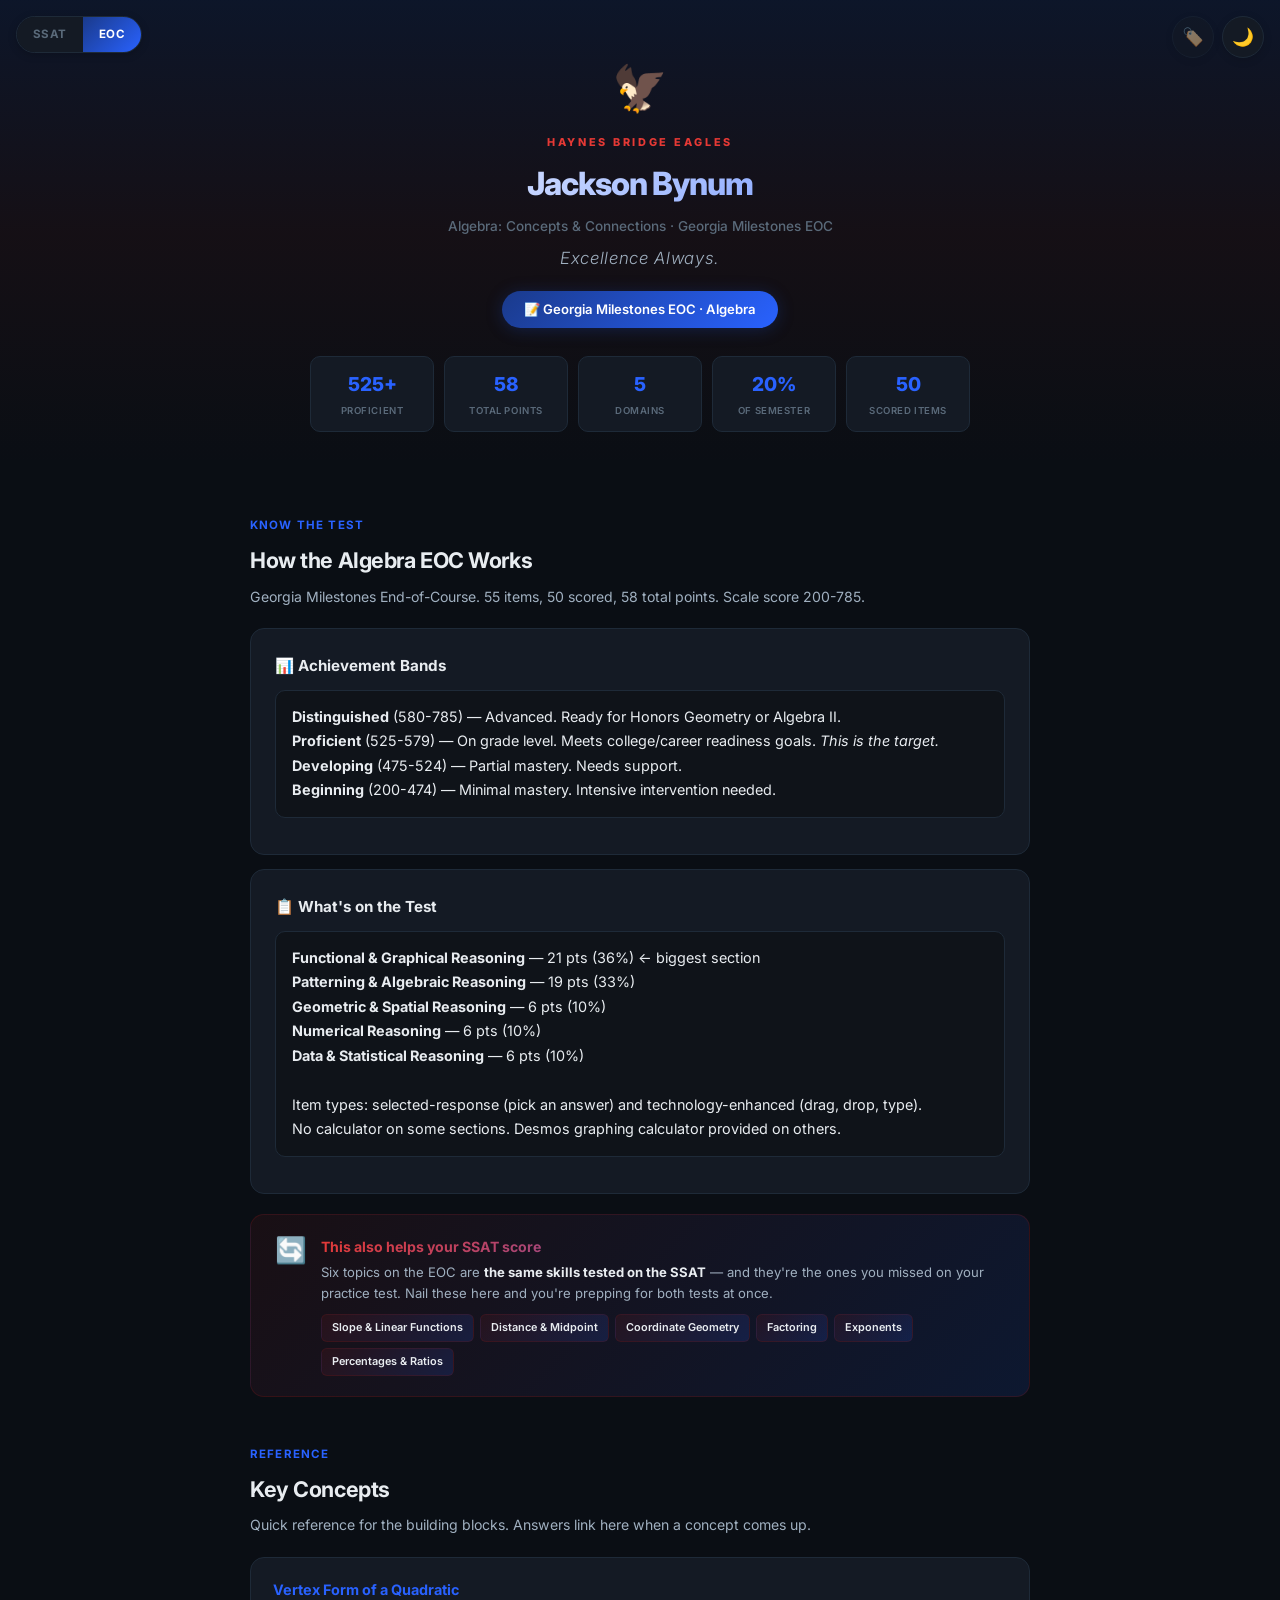
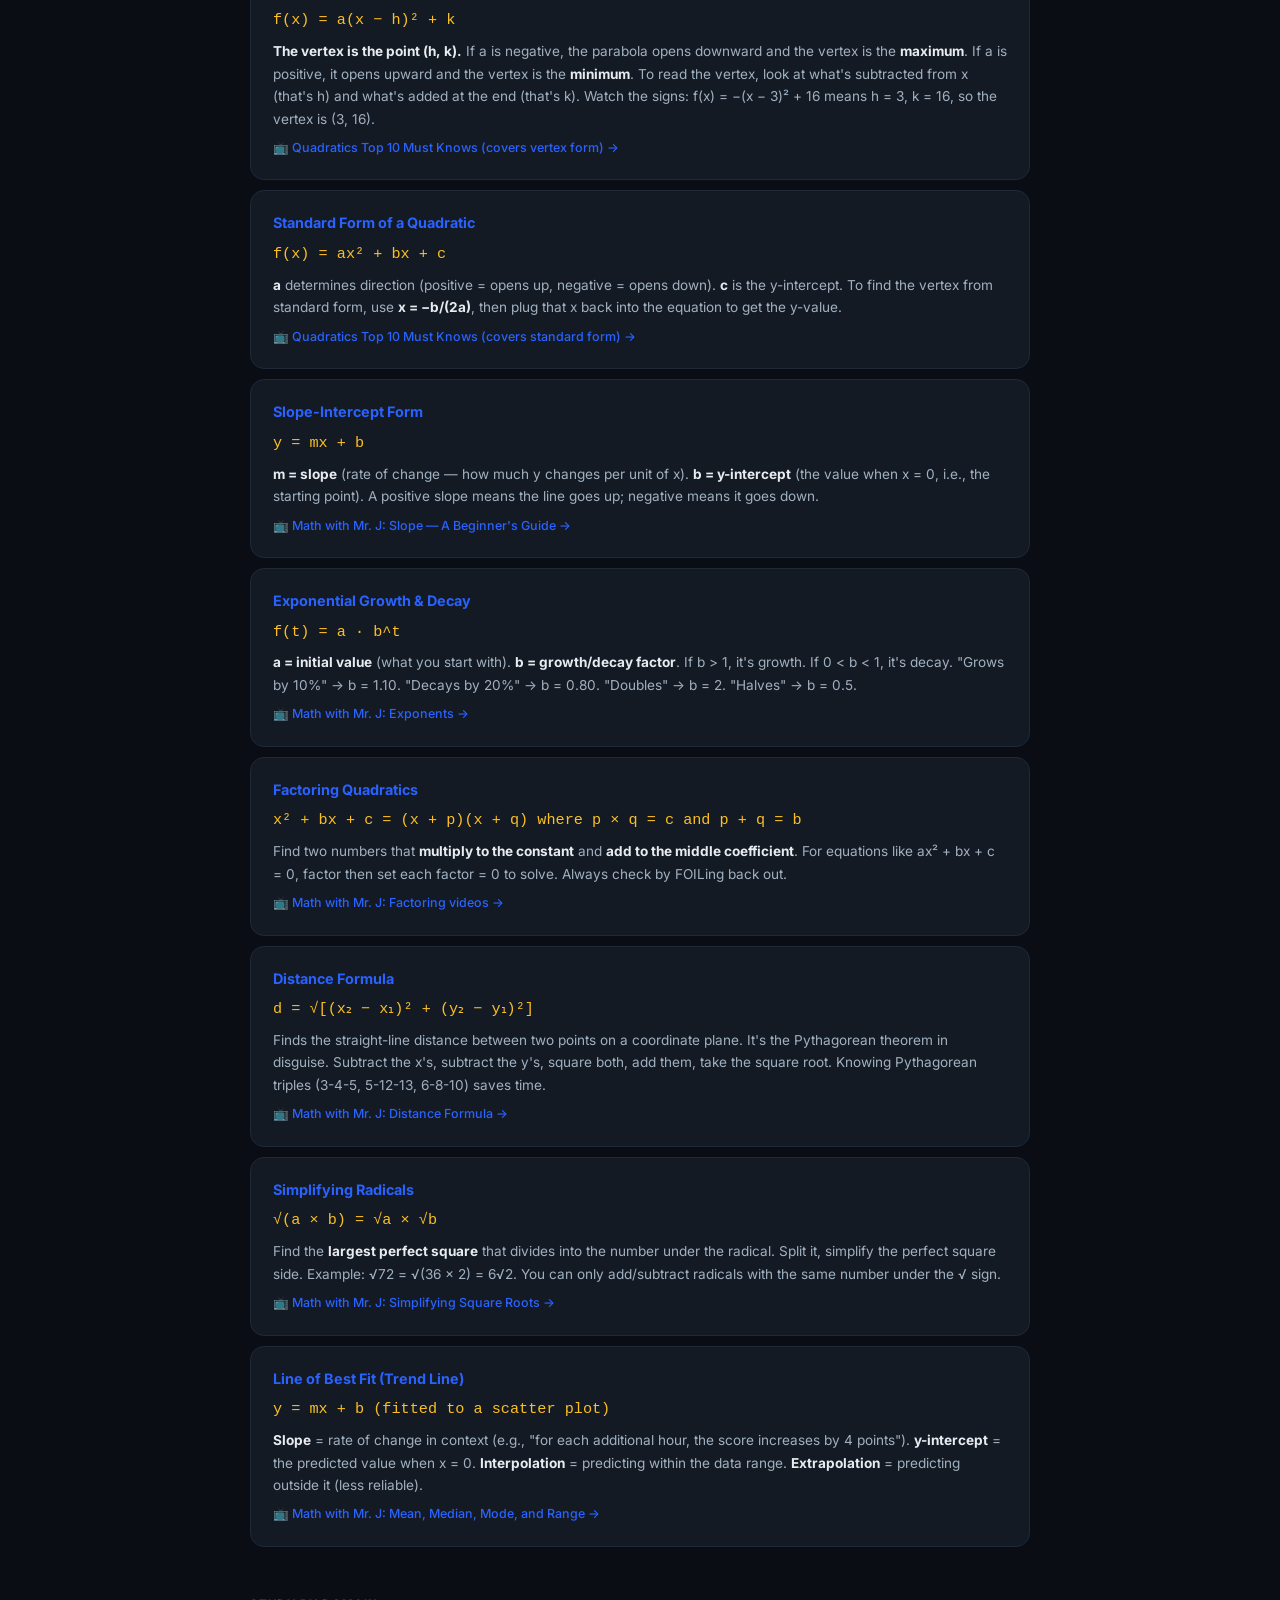
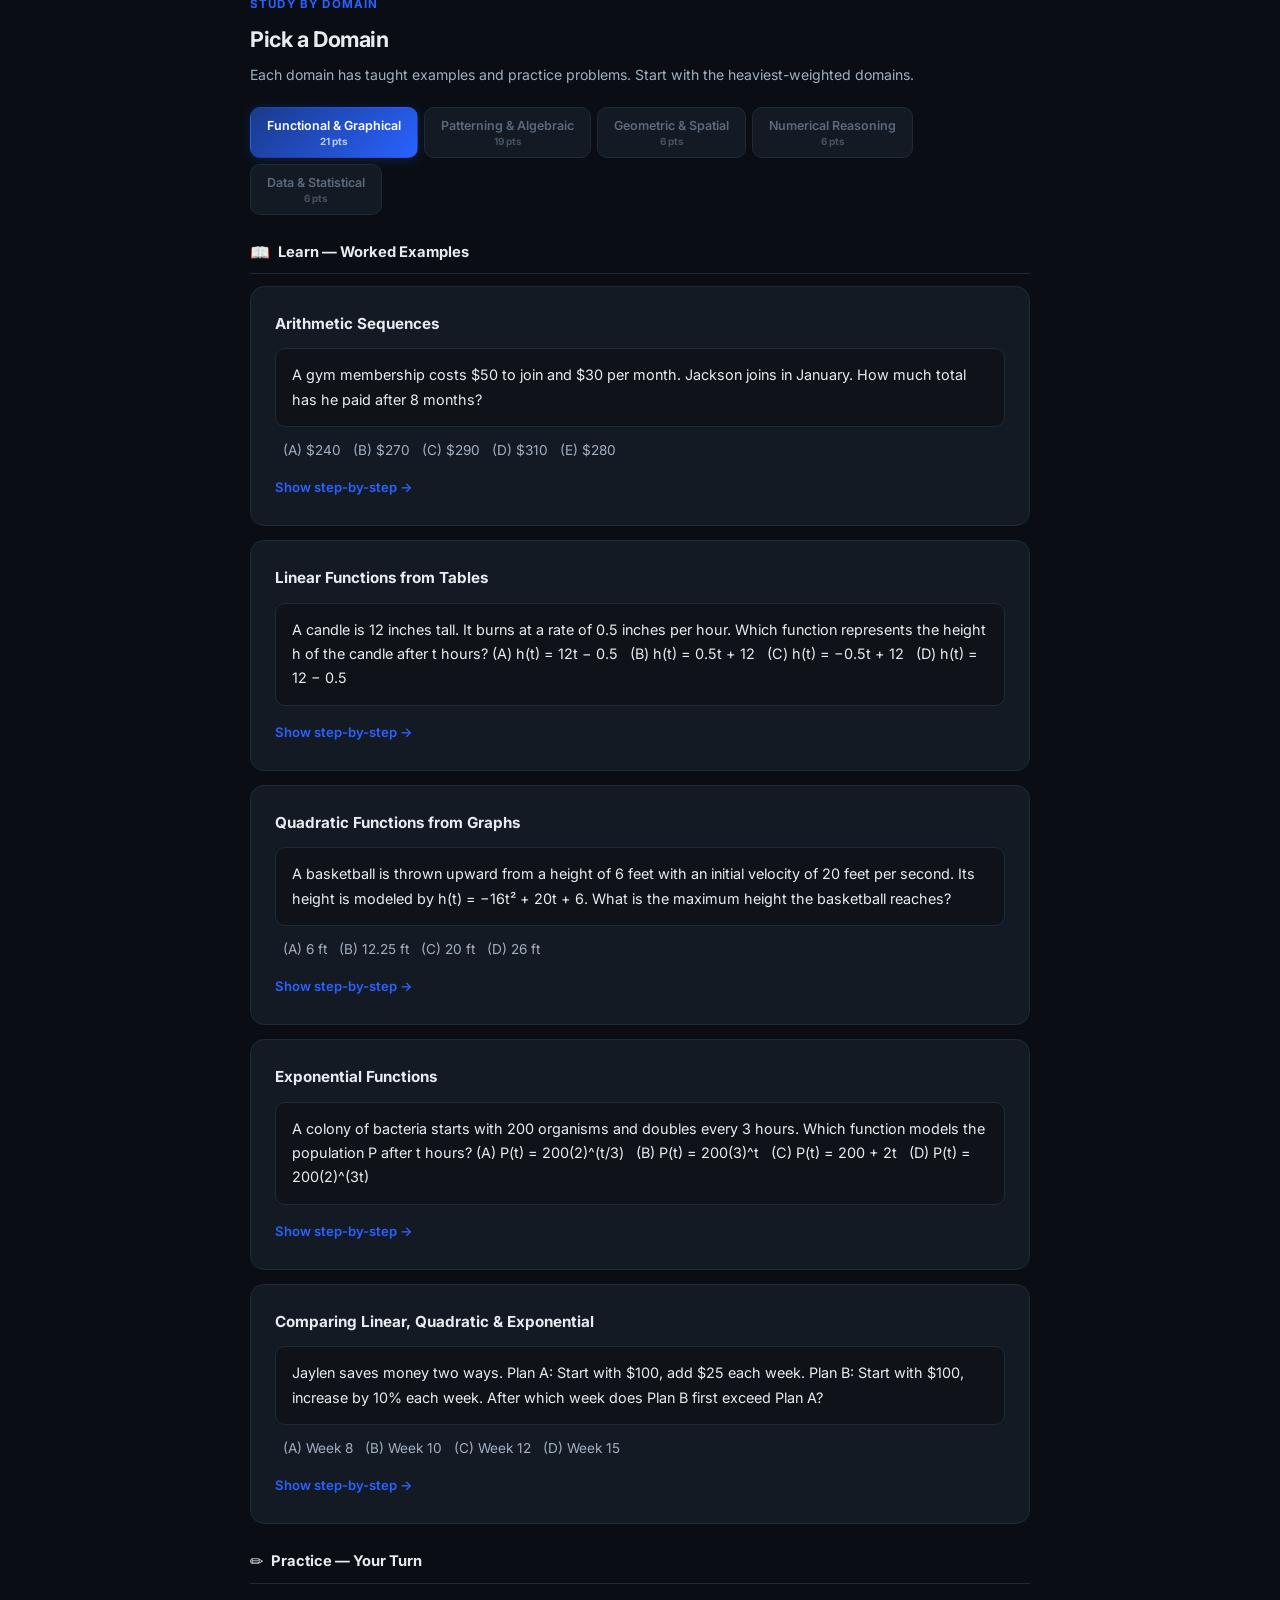
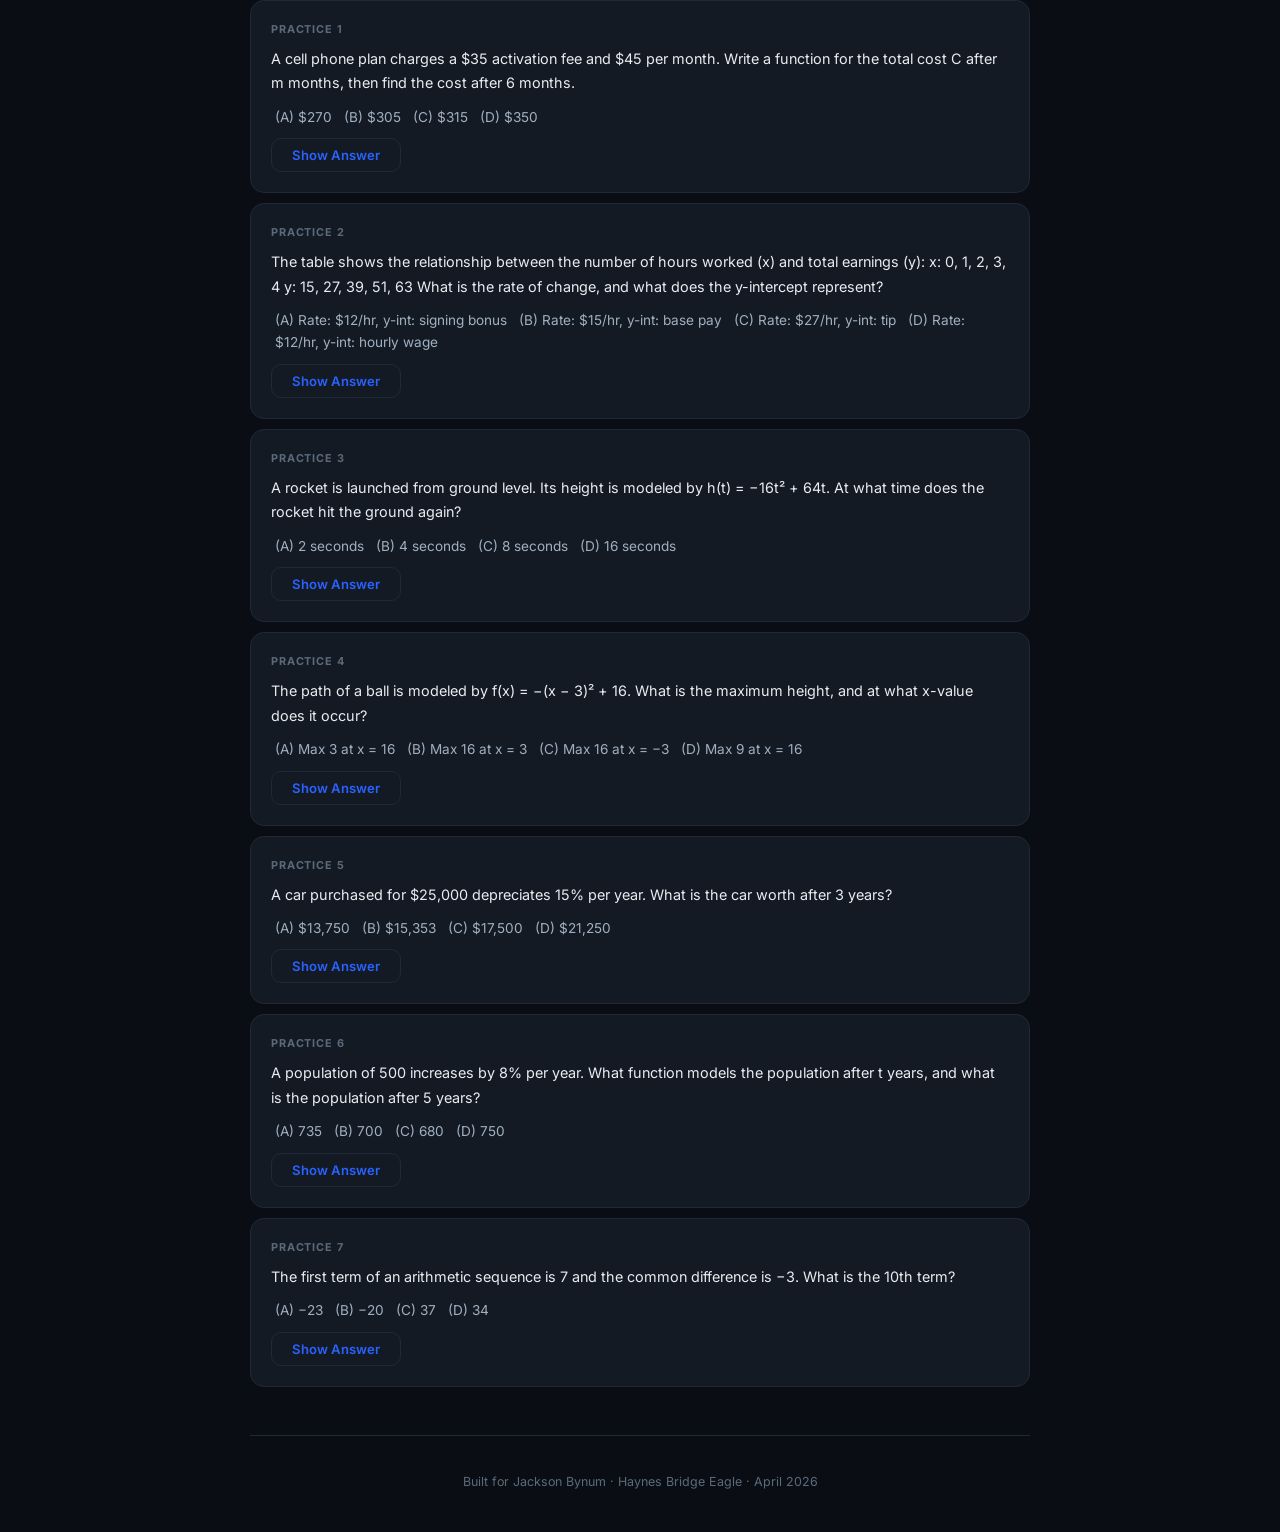
==== eoc.html @ 41d8c410 "Make overlap topic chips clickable links to concept cards EOC chips scroll to the matching concept c" ====
<!DOCTYPE html>
<html lang="en">
<head>
<meta charset="UTF-8">
<meta name="viewport" content="width=device-width, initial-scale=1.0">
<title>Jackson's EOC Prep — Algebra: Concepts &amp; Connections</title>
<link rel="preconnect" href="https://fonts.googleapis.com">
<link href="https://fonts.googleapis.com/css2?family=Inter:wght@400;500;600;700;800&display=swap" rel="stylesheet">
<style>
  :root {
    --bg: #0a0e14;
    --bg2: #0f1319;
    --card: #141a24;
    --card-hover: #1a2230;
    --accent: #1a3a8b;
    --accent-light: #2962ff;
    --accent-glow: rgba(41,98,255,0.12);
    --accent-grad: linear-gradient(135deg, #1a3a8b, #2962ff);
    --red: #c62828;
    --red-light: #e53935;
    --red-dim: rgba(198,40,40,0.12);
    --gold: #d4a843;
    --green: #34d399;
    --green-dim: rgba(52,211,153,0.12);
    --yellow: #fbbf24;
    --yellow-dim: rgba(251,191,36,0.12);
    --text: #e8ecf0;
    --text2: #a0b0c0;
    --text3: #5a6a7a;
    --border: #1e2a38;
    --border2: #2a3a4e;
    --radius: 14px;
    --radius-sm: 10px;
    --header-bg: linear-gradient(180deg, rgba(26,58,139,0.18) 0%, rgba(198,40,40,0.06) 50%, transparent 100%);
    --h1-grad: linear-gradient(135deg, #fff 20%, #2962ff);
    --btn-shadow: rgba(26,58,139,0.4);
    --btn-shadow-hover: rgba(41,98,255,0.5);
    --fc-back-bg: linear-gradient(135deg, #121825, #141a28);
    --qr-bg: linear-gradient(135deg, #0f1520, #141a24);
    --qr-border: #1e2838;
  }
  [data-theme="light"] {
    --bg: #f5f7fa;
    --bg2: #edf0f5;
    --card: #ffffff;
    --card-hover: #f8fafc;
    --accent: #1a3a8b;
    --accent-light: #2962ff;
    --accent-glow: rgba(41,98,255,0.06);
    --accent-grad: linear-gradient(135deg, #1a3a8b, #2255cc);
    --red: #c62828;
    --red-light: #e53935;
    --red-dim: rgba(198,40,40,0.08);
    --green: #059669;
    --green-dim: rgba(5,150,105,0.08);
    --yellow: #d97706;
    --yellow-dim: rgba(217,119,6,0.08);
    --text: #0f1a2a;
    --text2: #4a5a6a;
    --text3: #8a96a4;
    --border: #dde3ea;
    --border2: #c8d0da;
    --header-bg: linear-gradient(180deg, rgba(26,58,139,0.06) 0%, rgba(198,40,40,0.02) 50%, transparent 100%);
    --h1-grad: linear-gradient(135deg, #0f1a2a 20%, #1a3a8b);
    --btn-shadow: rgba(26,58,139,0.2);
    --btn-shadow-hover: rgba(26,58,139,0.3);
    --fc-back-bg: linear-gradient(135deg, #f0f4ff, #eef2fa);
    --qr-bg: linear-gradient(135deg, #f0f4ff, #f5f7fa);
    --qr-border: #d0d8e4;
  }
  * { margin: 0; padding: 0; box-sizing: border-box; }
  body {
    font-family: 'Inter', -apple-system, BlinkMacSystemFont, system-ui, sans-serif;
    background: var(--bg);
    color: var(--text);
    line-height: 1.65;
    -webkit-font-smoothing: antialiased;
  }
  .container { max-width: 820px; margin: 0 auto; padding: 0 20px; }

  /* Mode toggle */
  .mode-toggle {
    position: fixed;
    top: 16px;
    left: 16px;
    z-index: 100;
    display: flex;
    gap: 0;
    border-radius: 22px;
    overflow: hidden;
    border: 1px solid var(--border);
    box-shadow: 0 2px 8px rgba(0,0,0,0.2);
  }
  .mode-btn {
    padding: 8px 16px;
    font-size: 0.72rem;
    font-weight: 700;
    font-family: inherit;
    text-decoration: none;
    border: none;
    cursor: pointer;
    letter-spacing: 0.04em;
    transition: all 0.2s;
  }
  .mode-btn.inactive {
    background: var(--card);
    color: var(--text3);
  }
  .mode-btn.inactive:hover { color: var(--text); }
  .mode-btn.active {
    background: var(--accent-grad);
    color: #fff;
  }

  /* Theme toggle */
  .theme-toggle {
    position: fixed;
    top: 16px;
    right: 16px;
    z-index: 100;
    background: var(--card);
    border: 1px solid var(--border);
    border-radius: 50%;
    width: 42px;
    height: 42px;
    display: flex;
    align-items: center;
    justify-content: center;
    cursor: pointer;
    font-size: 1.1rem;
    transition: all 0.25s;
    box-shadow: 0 2px 8px rgba(0,0,0,0.15);
  }
  .theme-toggle:hover { border-color: var(--accent); transform: scale(1.08); }

  /* Header */
  header {
    text-align: center;
    padding: 52px 20px 36px;
    background: var(--header-bg);
  }
  .school-crest { font-size: 2.8rem; margin-bottom: 8px; }
  .school-tag {
    font-size: 0.68rem;
    font-weight: 800;
    letter-spacing: 0.25em;
    color: var(--red-light);
    margin-bottom: 6px;
  }
  header h1 {
    font-size: 2rem;
    font-weight: 800;
    letter-spacing: -0.03em;
    background: var(--h1-grad);
    -webkit-background-clip: text;
    -webkit-text-fill-color: transparent;
    background-clip: text;
  }
  header .subtitle { color: var(--text3); font-size: 0.85rem; margin-top: 4px; font-weight: 500; }
  .tagline {
    font-size: 1.05rem;
    font-weight: 300;
    font-style: italic;
    color: var(--text2);
    margin-top: 8px;
    letter-spacing: 0.04em;
  }
  .badge {
    display: inline-block;
    background: var(--accent-grad);
    color: #fff;
    padding: 8px 22px;
    border-radius: 24px;
    font-size: 0.82rem;
    font-weight: 600;
    margin-top: 18px;
    box-shadow: 0 2px 16px var(--btn-shadow);
  }
  .mission-bar {
    display: grid;
    grid-template-columns: repeat(5, 1fr);
    gap: 10px;
    margin-top: 28px;
    max-width: 660px;
    margin-left: auto;
    margin-right: auto;
  }
  @media (max-width: 600px) { .mission-bar { grid-template-columns: repeat(3, 1fr); } }
  .mission-item {
    display: flex;
    flex-direction: column;
    align-items: center;
    padding: 12px 6px;
    background: var(--card);
    border-radius: var(--radius-sm);
    border: 1px solid var(--border);
  }
  .mission-num { font-size: 1.2rem; font-weight: 800; color: var(--accent-light); }
  .mission-label { font-size: 0.6rem; font-weight: 600; text-transform: uppercase; letter-spacing: 0.06em; color: var(--text3); margin-top: 2px; text-align: center; }

  /* Sections */
  .section { margin-top: 48px; }
  .section-label {
    font-size: 0.72rem;
    font-weight: 700;
    text-transform: uppercase;
    letter-spacing: 0.1em;
    color: var(--accent-light);
    margin-bottom: 8px;
  }
  .source-tag {
    font-size: 0.62rem;
    font-weight: 600;
    padding: 2px 8px;
    border-radius: 4px;
    background: var(--accent-glow);
    color: var(--accent-light);
    margin-left: 8px;
    vertical-align: middle;
    display: none;
  }
  body.show-sources .source-tag { display: inline; }
  .section-title { font-size: 1.35rem; font-weight: 700; letter-spacing: -0.02em; margin-bottom: 6px; }
  .section-desc { color: var(--text2); font-size: 0.88rem; margin-bottom: 20px; }

  /* Domain nav */
  .domain-nav {
    display: flex;
    flex-wrap: wrap;
    gap: 6px;
    margin-bottom: 24px;
  }
  .domain-btn {
    padding: 10px 16px;
    border-radius: var(--radius-sm);
    border: 1px solid var(--border);
    background: var(--card);
    color: var(--text3);
    cursor: pointer;
    font-size: 0.78rem;
    font-weight: 600;
    font-family: inherit;
    transition: all 0.2s;
    display: flex;
    flex-direction: column;
    align-items: center;
    gap: 2px;
  }
  .domain-btn:hover { border-color: var(--accent); color: var(--text); }
  .domain-btn.active {
    background: var(--accent-grad);
    color: #fff;
    border-color: transparent;
    box-shadow: 0 2px 12px var(--btn-shadow);
  }
  .domain-pts { font-size: 0.62rem; font-weight: 700; opacity: 0.7; }

  /* Domain sections */
  .domain-section { display: none; }
  .domain-section.active { display: block; }

  /* Teach cards */
  .teach-card {
    background: var(--card);
    border-radius: var(--radius);
    padding: 24px;
    border: 1px solid var(--border);
    margin-bottom: 14px;
  }
  .teach-card h3 {
    font-size: 0.95rem;
    font-weight: 700;
    margin-bottom: 4px;
    display: flex;
    align-items: center;
    gap: 10px;
    flex-wrap: wrap;
  }
  .teach-card .problem {
    color: var(--text);
    font-size: 0.9rem;
    margin: 12px 0;
    padding: 14px 16px;
    background: var(--bg2);
    border-radius: var(--radius-sm);
    border: 1px solid var(--border);
    line-height: 1.7;
  }
  .teach-card .choices {
    color: var(--text2);
    font-size: 0.85rem;
    margin-bottom: 12px;
    padding-left: 8px;
  }
  .step-toggle {
    background: none;
    border: none;
    color: var(--accent-light);
    font-size: 0.82rem;
    font-weight: 600;
    cursor: pointer;
    font-family: inherit;
    padding: 6px 0;
    transition: opacity 0.15s;
  }
  .step-toggle:hover { opacity: 0.7; }
  .steps {
    display: none;
    margin-top: 12px;
    padding: 16px 18px;
    background: var(--fc-back-bg);
    border-radius: var(--radius-sm);
    border: 1px solid var(--accent);
    box-shadow: 0 0 20px var(--accent-glow);
    font-size: 0.85rem;
    line-height: 1.8;
    color: var(--text2);
    white-space: pre-line;
  }
  .steps.open { display: block; }
  .steps .step-num {
    color: var(--accent-light);
    font-weight: 700;
  }
  .steps .answer {
    margin-top: 8px;
    font-weight: 700;
    color: var(--green);
  }
  .steps .tip {
    margin-top: 10px;
    padding: 10px 14px;
    background: var(--yellow-dim);
    border-radius: 8px;
    font-size: 0.82rem;
    color: var(--yellow);
    font-weight: 600;
  }

  /* Practice cards (self-test) */
  .practice-grid {
    display: flex;
    flex-direction: column;
    gap: 10px;
    margin-top: 16px;
  }
  .practice-card {
    background: var(--card);
    border-radius: var(--radius);
    padding: 20px;
    border: 1px solid var(--border);
    transition: border-color 0.2s;
  }
  .practice-card:hover { border-color: var(--border2); }
  .practice-card .p-num {
    font-size: 0.68rem;
    font-weight: 700;
    text-transform: uppercase;
    letter-spacing: 0.08em;
    color: var(--text3);
    margin-bottom: 8px;
  }
  .practice-card .p-question {
    font-size: 0.9rem;
    margin-bottom: 10px;
    line-height: 1.7;
  }
  .practice-card .p-choices {
    font-size: 0.85rem;
    color: var(--text2);
    margin-bottom: 10px;
    padding-left: 4px;
  }
  .reveal-btn {
    background: var(--card);
    border: 1px solid var(--border);
    color: var(--accent-light);
    padding: 8px 20px;
    border-radius: var(--radius-sm);
    cursor: pointer;
    font-size: 0.82rem;
    font-weight: 600;
    font-family: inherit;
    transition: all 0.15s;
  }
  .reveal-btn:hover { border-color: var(--accent); background: var(--card-hover); }
  .p-answer {
    display: none;
    margin-top: 12px;
    padding: 12px 16px;
    background: var(--green-dim);
    border-radius: var(--radius-sm);
    font-size: 0.85rem;
    line-height: 1.7;
    color: var(--text2);
    white-space: pre-line;
  }
  .p-answer.open { display: block; }
  .p-answer strong { color: var(--green); }

  /* Subsection headers */
  .sub-header {
    font-size: 0.92rem;
    font-weight: 700;
    color: var(--text);
    margin: 24px 0 12px;
    padding-bottom: 8px;
    border-bottom: 1px solid var(--border);
    display: flex;
    align-items: center;
    gap: 8px;
  }
  .sub-icon { font-size: 1rem; }

  /* Concept links */
  .concept-link {
    color: var(--accent-light);
    text-decoration: none;
    font-weight: 600;
    border-bottom: 1px dashed var(--accent-light);
    cursor: pointer;
    transition: opacity 0.15s;
  }
  .concept-link:hover { opacity: 0.7; }

  /* Key concepts reference section */
  .concept-card {
    background: var(--card);
    border-radius: var(--radius);
    padding: 20px 22px;
    border: 1px solid var(--border);
    margin-bottom: 10px;
    scroll-margin-top: 80px;
  }
  .concept-card h4 {
    font-size: 0.9rem;
    font-weight: 700;
    color: var(--accent-light);
    margin-bottom: 8px;
  }
  .concept-card .concept-formula {
    font-family: 'SF Mono', 'Fira Code', 'Consolas', monospace;
    font-size: 0.95rem;
    color: var(--yellow);
    margin-bottom: 8px;
    line-height: 1.5;
  }
  .concept-card .concept-explain {
    font-size: 0.85rem;
    color: var(--text2);
    line-height: 1.65;
  }
  .concept-card .concept-explain strong { color: var(--text); }
  .concept-card .concept-external {
    display: inline-block;
    margin-top: 8px;
    font-size: 0.78rem;
    color: var(--accent-light);
    text-decoration: none;
    font-weight: 500;
  }
  .concept-card .concept-external:hover { text-decoration: underline; }

  /* Footer */
  footer {
    text-align: center;
    padding: 36px 0 40px;
    color: var(--text3);
    font-size: 0.78rem;
    margin-top: 48px;
    border-top: 1px solid var(--border);
  }

  /* Smooth transitions */
  body, .teach-card, .practice-card, .domain-btn, header, .theme-toggle,
  .badge, .mission-item, .mode-btn {
    transition: background 0.3s, color 0.3s, border-color 0.3s, box-shadow 0.3s;
  }

  [data-theme="light"] .teach-card,
  [data-theme="light"] .practice-card {
    box-shadow: 0 1px 3px rgba(0,0,0,0.06);
  }
  [data-theme="light"] .theme-toggle {
    box-shadow: 0 2px 8px rgba(0,0,0,0.08);
  }

  /* Overlap callout */
  .overlap-callout {
    margin-top: 20px;
    padding: 20px 24px;
    border-radius: var(--radius);
    background: linear-gradient(135deg, rgba(139,26,26,0.12), rgba(41,98,255,0.12));
    border: 1px solid rgba(139,26,26,0.25);
    display: flex;
    align-items: flex-start;
    gap: 14px;
  }
  .overlap-icon {
    font-size: 1.6rem;
    flex-shrink: 0;
    line-height: 1;
    margin-top: 2px;
  }
  .overlap-content { flex: 1; }
  .overlap-title {
    font-size: 0.88rem;
    font-weight: 700;
    margin-bottom: 4px;
    background: linear-gradient(135deg, #e53935, #2962ff);
    -webkit-background-clip: text;
    -webkit-text-fill-color: transparent;
    background-clip: text;
  }
  .overlap-text {
    font-size: 0.82rem;
    color: var(--text2);
    line-height: 1.6;
  }
  .overlap-text strong { color: var(--text); }
  .overlap-topics {
    display: flex;
    flex-wrap: wrap;
    gap: 6px;
    margin-top: 10px;
  }
  .overlap-chip {
    font-size: 0.68rem;
    font-weight: 600;
    padding: 4px 10px;
    border-radius: 6px;
    background: linear-gradient(135deg, rgba(139,26,26,0.15), rgba(41,98,255,0.15));
    color: var(--text);
    border: 1px solid rgba(139,26,26,0.2);
    text-decoration: none;
    cursor: pointer;
    transition: all 0.15s;
  }
  .overlap-chip:hover {
    border-color: var(--accent-light);
    background: linear-gradient(135deg, rgba(139,26,26,0.25), rgba(41,98,255,0.25));
  }
</style>
</head>
<body>

<div class="mode-toggle">
  <a class="mode-btn inactive" href="index.html">SSAT</a>
  <span class="mode-btn active">EOC</span>
</div>
<button class="theme-toggle" style="right:66px" onclick="toggleSources()" aria-label="Toggle source labels" id="source-toggle" title="Show source labels">🏷️</button>
<button class="theme-toggle" onclick="toggleTheme()" aria-label="Toggle light/dark mode">🌙</button>

<header>
  <div class="school-crest">🦅</div>
  <p class="school-tag">HAYNES BRIDGE EAGLES</p>
  <h1>Jackson Bynum</h1>
  <p class="subtitle">Algebra: Concepts &amp; Connections &middot; Georgia Milestones EOC</p>
  <div class="tagline">Excellence Always.</div>
  <div class="badge">📝 Georgia Milestones EOC &middot; Algebra</div>
  <div class="mission-bar">
    <div class="mission-item"><span class="mission-num">525+</span><span class="mission-label">Proficient</span></div>
    <div class="mission-item"><span class="mission-num">58</span><span class="mission-label">Total Points</span></div>
    <div class="mission-item"><span class="mission-num">5</span><span class="mission-label">Domains</span></div>
    <div class="mission-item"><span class="mission-num">20%</span><span class="mission-label">of Semester</span></div>
    <div class="mission-item"><span class="mission-num">50</span><span class="mission-label">Scored Items</span></div>
  </div>
</header>

<div class="container">

  <!-- HOW THE EOC WORKS -->
  <div class="section">
    <div class="section-label">Know the Test</div>
    <div class="section-title">How the Algebra EOC Works</div>
    <p class="section-desc">Georgia Milestones End-of-Course. 55 items, 50 scored, 58 total points. Scale score 200-785.</p>
    <div class="teach-card">
      <h3>📊 Achievement Bands</h3>
      <div class="problem" style="white-space: pre-line;"><strong>Distinguished</strong> (580-785) — Advanced. Ready for Honors Geometry or Algebra II.
<strong>Proficient</strong> (525-579) — On grade level. Meets college/career readiness goals. <em>This is the target.</em>
<strong>Developing</strong> (475-524) — Partial mastery. Needs support.
<strong>Beginning</strong> (200-474) — Minimal mastery. Intensive intervention needed.</div>
    </div>
    <div class="teach-card">
      <h3>📋 What's on the Test</h3>
      <div class="problem" style="white-space: pre-line;"><strong>Functional &amp; Graphical Reasoning</strong> — 21 pts (36%) ← biggest section
<strong>Patterning &amp; Algebraic Reasoning</strong> — 19 pts (33%)
<strong>Geometric &amp; Spatial Reasoning</strong> — 6 pts (10%)
<strong>Numerical Reasoning</strong> — 6 pts (10%)
<strong>Data &amp; Statistical Reasoning</strong> — 6 pts (10%)

Item types: selected-response (pick an answer) and technology-enhanced (drag, drop, type).
No calculator on some sections. Desmos graphing calculator provided on others.</div>
    </div>

    <div class="overlap-callout">
      <div class="overlap-icon">🔄</div>
      <div class="overlap-content">
        <div class="overlap-title">This also helps your SSAT score</div>
        <div class="overlap-text">Six topics on the EOC are <strong>the same skills tested on the SSAT</strong> — and they're the ones you missed on your practice test. Nail these here and you're prepping for both tests at once.</div>
        <div class="overlap-topics">
          <a class="overlap-chip" href="#slope-intercept">Slope &amp; Linear Functions</a>
          <a class="overlap-chip" href="#distance-formula">Distance &amp; Midpoint</a>
          <a class="overlap-chip" href="#distance-formula">Coordinate Geometry</a>
          <a class="overlap-chip" href="#factoring">Factoring</a>
          <a class="overlap-chip" href="#exponential-form">Exponents</a>
          <a class="overlap-chip" href="#slope-intercept">Percentages &amp; Ratios</a>
        </div>
      </div>
    </div>
  </div>

  <!-- KEY CONCEPTS REFERENCE -->
  <div class="section" id="concepts">
    <div class="section-label">Reference</div>
    <div class="section-title">Key Concepts</div>
    <p class="section-desc">Quick reference for the building blocks. Answers link here when a concept comes up.</p>

    <div class="concept-card" id="vertex-form">
      <h4>Vertex Form of a Quadratic</h4>
      <div class="concept-formula">f(x) = a(x − h)² + k</div>
      <div class="concept-explain"><strong>The vertex is the point (h, k).</strong> If a is negative, the parabola opens downward and the vertex is the <strong>maximum</strong>. If a is positive, it opens upward and the vertex is the <strong>minimum</strong>.
To read the vertex, look at what's subtracted from x (that's h) and what's added at the end (that's k). Watch the signs: f(x) = −(x − 3)² + 16 means h = 3, k = 16, so the vertex is (3, 16).</div>
      <a class="concept-external" href="https://www.youtube.com/watch?v=SGUP6BkA870" target="_blank">📺 Quadratics Top 10 Must Knows (covers vertex form) →</a>
    </div>

    <div class="concept-card" id="standard-form">
      <h4>Standard Form of a Quadratic</h4>
      <div class="concept-formula">f(x) = ax² + bx + c</div>
      <div class="concept-explain"><strong>a</strong> determines direction (positive = opens up, negative = opens down). <strong>c</strong> is the y-intercept. To find the vertex from standard form, use <strong>x = −b/(2a)</strong>, then plug that x back into the equation to get the y-value.</div>
      <a class="concept-external" href="https://www.youtube.com/watch?v=SGUP6BkA870" target="_blank">📺 Quadratics Top 10 Must Knows (covers standard form) →</a>
    </div>

    <div class="concept-card" id="slope-intercept">
      <h4>Slope-Intercept Form</h4>
      <div class="concept-formula">y = mx + b</div>
      <div class="concept-explain"><strong>m = slope</strong> (rate of change — how much y changes per unit of x). <strong>b = y-intercept</strong> (the value when x = 0, i.e., the starting point). A positive slope means the line goes up; negative means it goes down.</div>
      <a class="concept-external" href="https://www.youtube.com/watch?v=Azh3iWkexNA" target="_blank">📺 Math with Mr. J: Slope — A Beginner's Guide →</a>
    </div>

    <div class="concept-card" id="exponential-form">
      <h4>Exponential Growth &amp; Decay</h4>
      <div class="concept-formula">f(t) = a · b^t</div>
      <div class="concept-explain"><strong>a = initial value</strong> (what you start with). <strong>b = growth/decay factor</strong>. If b &gt; 1, it's growth. If 0 &lt; b &lt; 1, it's decay.
"Grows by 10%" → b = 1.10. "Decays by 20%" → b = 0.80. "Doubles" → b = 2. "Halves" → b = 0.5.</div>
      <a class="concept-external" href="https://www.youtube.com/watch?v=nuDz3O3yZOA" target="_blank">📺 Math with Mr. J: Exponents →</a>
    </div>

    <div class="concept-card" id="factoring">
      <h4>Factoring Quadratics</h4>
      <div class="concept-formula">x² + bx + c = (x + p)(x + q) where p × q = c and p + q = b</div>
      <div class="concept-explain">Find two numbers that <strong>multiply to the constant</strong> and <strong>add to the middle coefficient</strong>. For equations like ax² + bx + c = 0, factor then set each factor = 0 to solve. Always check by FOILing back out.</div>
      <a class="concept-external" href="https://www.youtube.com/@MathwithMrJ/search?query=factoring" target="_blank">📺 Math with Mr. J: Factoring videos →</a>
    </div>

    <div class="concept-card" id="distance-formula">
      <h4>Distance Formula</h4>
      <div class="concept-formula">d = √[(x₂ − x₁)² + (y₂ − y₁)²]</div>
      <div class="concept-explain">Finds the straight-line distance between two points on a coordinate plane. It's the Pythagorean theorem in disguise. Subtract the x's, subtract the y's, square both, add them, take the square root. Knowing Pythagorean triples (3-4-5, 5-12-13, 6-8-10) saves time.</div>
      <a class="concept-external" href="https://www.youtube.com/@MathwithMrJ/search?query=distance+formula" target="_blank">📺 Math with Mr. J: Distance Formula →</a>
    </div>

    <div class="concept-card" id="radicals">
      <h4>Simplifying Radicals</h4>
      <div class="concept-formula">√(a × b) = √a × √b</div>
      <div class="concept-explain">Find the <strong>largest perfect square</strong> that divides into the number under the radical. Split it, simplify the perfect square side. Example: √72 = √(36 × 2) = 6√2. You can only add/subtract radicals with the same number under the √ sign.</div>
      <a class="concept-external" href="https://www.youtube.com/watch?v=GjiA0nGYlLM" target="_blank">📺 Math with Mr. J: Simplifying Square Roots →</a>
    </div>

    <div class="concept-card" id="line-of-best-fit">
      <h4>Line of Best Fit (Trend Line)</h4>
      <div class="concept-formula">y = mx + b (fitted to a scatter plot)</div>
      <div class="concept-explain"><strong>Slope</strong> = rate of change in context (e.g., "for each additional hour, the score increases by 4 points"). <strong>y-intercept</strong> = the predicted value when x = 0. <strong>Interpolation</strong> = predicting within the data range. <strong>Extrapolation</strong> = predicting outside it (less reliable).</div>
      <a class="concept-external" href="https://www.youtube.com/watch?v=e3uY2LraXts" target="_blank">📺 Math with Mr. J: Mean, Median, Mode, and Range →</a>
    </div>
  </div>

  <!-- DOMAIN NAVIGATION -->
  <div class="section">
    <div class="section-label">Study by Domain</div>
    <div class="section-title">Pick a Domain</div>
    <p class="section-desc">Each domain has taught examples and practice problems. Start with the heaviest-weighted domains.</p>

    <div class="domain-nav" id="domain-nav">
      <button class="domain-btn active" data-domain="fgr" onclick="switchDomain('fgr',this)">Functional &amp; Graphical<span class="domain-pts">21 pts</span></button>
      <button class="domain-btn" data-domain="par" onclick="switchDomain('par',this)">Patterning &amp; Algebraic<span class="domain-pts">19 pts</span></button>
      <button class="domain-btn" data-domain="gsr" onclick="switchDomain('gsr',this)">Geometric &amp; Spatial<span class="domain-pts">6 pts</span></button>
      <button class="domain-btn" data-domain="nr" onclick="switchDomain('nr',this)">Numerical Reasoning<span class="domain-pts">6 pts</span></button>
      <button class="domain-btn" data-domain="dsr" onclick="switchDomain('dsr',this)">Data &amp; Statistical<span class="domain-pts">6 pts</span></button>
    </div>

    <!-- ============================================================ -->
    <!-- DOMAIN 1: FUNCTIONAL & GRAPHICAL REASONING (21 pts)          -->
    <!-- ============================================================ -->
    <div class="domain-section active" id="ds-fgr">

      <!-- TEACH -->
      <div class="sub-header"><span class="sub-icon">📖</span> Learn — Worked Examples</div>

      <div class="teach-card">
        <h3>Arithmetic Sequences <span class="source-tag">A.FGR.2 · Edia</span></h3>
        <div class="problem">A gym membership costs $50 to join and $30 per month. Jackson joins in January. How much total has he paid after 8 months?</div>
        <div class="choices">(A) $240 &nbsp; (B) $270 &nbsp; (C) $290 &nbsp; (D) $310 &nbsp; (E) $280</div>
        <button class="step-toggle" onclick="toggleSteps(this)">Show step-by-step →</button>
        <div class="steps">
<span class="step-num">Step 1:</span> Identify what's fixed and what repeats.
   Fixed (one-time): $50 joining fee
   Repeating: $30 per month

<span class="step-num">Step 2:</span> Write it as a formula.
   Total = 50 + 30 × (number of months)
   This is a linear function: f(x) = 30x + 50

<span class="step-num">Step 3:</span> Plug in 8 months.
   Total = 50 + 30 × 8
   30 × 8 = 240
   240 + 50 = 290

<div class="answer">Answer: (C) $290</div>
<div class="tip">💡 Word problem pattern: "costs $X to start and $Y per [time period]" = linear function. The starting cost is b (y-intercept), the per-period cost is m (slope). See <a class="concept-link" href="#slope-intercept">Slope-Intercept Form</a>.</div></div>
      </div>

      <div class="teach-card">
        <h3>Linear Functions from Tables <span class="source-tag">A.FGR.2 · GA Milestones</span></h3>
        <div class="problem">A candle is 12 inches tall. It burns at a rate of 0.5 inches per hour. Which function represents the height h of the candle after t hours?
(A) h(t) = 12t − 0.5 &nbsp; (B) h(t) = 0.5t + 12 &nbsp; (C) h(t) = −0.5t + 12 &nbsp; (D) h(t) = 12 − 0.5</div>
        <button class="step-toggle" onclick="toggleSteps(this)">Show step-by-step →</button>
        <div class="steps">
<span class="step-num">Step 1:</span> What do we know?
   Starting height: 12 inches
   It's burning DOWN: losing 0.5 inches per hour

<span class="step-num">Step 2:</span> Translate to y = mx + b.
   b = starting value = 12
   m = rate of change = −0.5 (negative because it's going down)
   h(t) = −0.5t + 12

<span class="step-num">Step 3:</span> Quick check — does it make sense?
   After 0 hours: h(0) = −0.5(0) + 12 = 12 ✓ (starts at 12)
   After 2 hours: h(2) = −0.5(2) + 12 = −1 + 12 = 11 ✓ (shorter)
   After 24 hours: h(24) = −0.5(24) + 12 = −12 + 12 = 0 ✓ (burned out)

<div class="answer">Answer: (C) h(t) = −0.5t + 12</div>
<div class="tip">💡 "Burns," "decreases," "loses," "drops" → the slope is NEGATIVE. "Grows," "gains," "increases" → slope is POSITIVE. Always check: does t = 0 give the starting value? See <a class="concept-link" href="#slope-intercept">Slope-Intercept Form</a>.</div></div>
      </div>

      <div class="teach-card">
        <h3>Quadratic Functions from Graphs <span class="source-tag">A.FGR.7 · Edia</span></h3>
        <div class="problem">A basketball is thrown upward from a height of 6 feet with an initial velocity of 20 feet per second. Its height is modeled by h(t) = −16t² + 20t + 6. What is the maximum height the basketball reaches?</div>
        <div class="choices">(A) 6 ft &nbsp; (B) 12.25 ft &nbsp; (C) 20 ft &nbsp; (D) 26 ft</div>
        <button class="step-toggle" onclick="toggleSteps(this)">Show step-by-step →</button>
        <div class="steps">
<span class="step-num">Step 1:</span> Recognize the shape.
   h(t) = −16t² + 20t + 6
   The −16t² tells us this is a parabola that opens DOWNWARD.
   Maximum height = the vertex.

<span class="step-num">Step 2:</span> Find the time at the vertex.
   Formula: t = −b / (2a)
   a = −16, b = 20
   t = −20 / (2 × −16) = −20 / −32 = 0.625 seconds

<span class="step-num">Step 3:</span> Plug t = 0.625 back into the equation.
   h(0.625) = −16(0.625)² + 20(0.625) + 6
   (0.625)² = 0.390625
   −16 × 0.390625 = −6.25
   20 × 0.625 = 12.5
   −6.25 + 12.5 + 6 = 12.25

<div class="answer">Answer: (B) 12.25 ft</div>
<div class="tip">💡 "Maximum height" or "highest point" of a thrown/launched object → find the VERTEX. Use t = −b/(2a), then plug that t back in. If a is negative, the parabola opens down and the vertex is the max. See <a class="concept-link" href="#vertex-form">Vertex Form</a> and <a class="concept-link" href="#standard-form">Standard Form</a>.</div></div>
      </div>

      <div class="teach-card">
        <h3>Exponential Functions <span class="source-tag">A.FGR.9 · Edia</span></h3>
        <div class="problem">A colony of bacteria starts with 200 organisms and doubles every 3 hours. Which function models the population P after t hours?
(A) P(t) = 200(2)^(t/3) &nbsp; (B) P(t) = 200(3)^t &nbsp; (C) P(t) = 200 + 2t &nbsp; (D) P(t) = 200(2)^(3t)</div>
        <button class="step-toggle" onclick="toggleSteps(this)">Show step-by-step →</button>
        <div class="steps">
<span class="step-num">Step 1:</span> Identify the pattern.
   Starts at 200. "Doubles" = multiplied by 2.
   Doubling is multiplication → EXPONENTIAL, not linear.
   (If it said "increases by 200 each time," that would be linear.)

<span class="step-num">Step 2:</span> Write the general exponential form.
   P(t) = initial × (growth factor)^(t / period)
   Initial = 200
   Growth factor = 2 (doubles)
   Period = 3 hours

<span class="step-num">Step 3:</span> Assemble.
   P(t) = 200(2)^(t/3)

<span class="step-num">Step 4:</span> Quick check.
   t = 0: P(0) = 200(2)^0 = 200 × 1 = 200 ✓
   t = 3: P(3) = 200(2)^1 = 400 ✓ (doubled after 3 hrs)
   t = 6: P(6) = 200(2)^2 = 800 ✓ (doubled again)

<div class="answer">Answer: (A) P(t) = 200(2)^(t/3)</div>
<div class="tip">💡 "Doubles" → ×2. "Triples" → ×3. "Halves" or "half-life" → ×(1/2). "Grows by 10%" → ×1.10. "Decays by 20%" → ×0.80. The exponent controls HOW OFTEN it happens. See <a class="concept-link" href="#exponential-form">Exponential Growth &amp; Decay</a>.</div></div>
      </div>

      <div class="teach-card">
        <h3>Comparing Linear, Quadratic &amp; Exponential <span class="source-tag">A.FGR.9 · GA Milestones</span></h3>
        <div class="problem">Jaylen saves money two ways.
Plan A: Start with $100, add $25 each week.
Plan B: Start with $100, increase by 10% each week.
After which week does Plan B first exceed Plan A?</div>
        <div class="choices">(A) Week 8 &nbsp; (B) Week 10 &nbsp; (C) Week 12 &nbsp; (D) Week 15</div>
        <button class="step-toggle" onclick="toggleSteps(this)">Show step-by-step →</button>
        <div class="steps">
<span class="step-num">Step 1:</span> Write both functions.
   Plan A (linear): A(w) = 100 + 25w
   Plan B (exponential): B(w) = 100(1.10)^w

<span class="step-num">Step 2:</span> Build a table. Calculate both for key weeks.
   Week 5:  A = 100 + 125 = $225   |  B = 100(1.10)^5 = $161.05
   Week 8:  A = 100 + 200 = $300   |  B = 100(1.10)^8 = $214.36
   Week 10: A = 100 + 250 = $350   |  B = 100(1.10)^10 = $259.37
   Week 12: A = 100 + 300 = $400   |  B = 100(1.10)^12 = $313.84
   Week 15: A = 100 + 375 = $475   |  B = 100(1.10)^15 = $417.72
   Week 17: A = 100 + 425 = $525   |  B = 100(1.10)^17 = $505.45
   Week 18: A = 100 + 450 = $550   |  B = 100(1.10)^18 = $555.99 ← crosses!

Hmm, it crosses between week 17 and 18. But the answer choices don't go that high.

<span class="step-num">Step 3:</span> Re-read carefully.
   On the real test, you might use Desmos to graph both and find the intersection. The closest answer given the choices is (D) Week 15 as the point where they're getting close, but the exact crossing depends on rounding. On the EOC, they'd give you cleaner numbers or a Desmos calculator.

<div class="answer">Answer: (D) Week 15 (the exponential overtakes linear around this range)</div>
<div class="tip">💡 Exponential ALWAYS eventually beats linear. Early on, linear looks bigger. The question is WHEN it crosses. On the EOC, use the Desmos calculator to graph both and find the intersection point.</div></div>
      </div>

      <!-- PRACTICE -->
      <div class="sub-header"><span class="sub-icon">✏️</span> Practice — Your Turn</div>

      <div class="practice-grid">
        <div class="practice-card">
          <div class="p-num">Practice 1 <span class="source-tag">A.FGR.2 · Edia</span></div>
          <div class="p-question">A cell phone plan charges a $35 activation fee and $45 per month. Write a function for the total cost C after m months, then find the cost after 6 months.</div>
          <div class="p-choices">(A) $270 &nbsp; (B) $305 &nbsp; (C) $315 &nbsp; (D) $350</div>
          <button class="reveal-btn" onclick="toggleAnswer(this)">Show Answer</button>
          <div class="p-answer"><strong>Topic: <a class="concept-link" href="#slope-intercept">Linear Functions</a></strong>

Reading the question: "$35 activation fee" = one-time cost = <strong>b</strong> (y-intercept). "$45 per month" = repeating cost = <strong>m</strong> (slope). "After m months" = the variable.

C(m) = 45m + 35
C(6) = 45(6) + 35 = 270 + 35 = <strong>305</strong>

In plain English: He pays $35 once to activate, then $45 every month. After 6 months that's 6 payments of $45 ($270) plus the $35 upfront = $305.

Answer: <strong>(B) $305</strong></div>
        </div>
        <div class="practice-card">
          <div class="p-num">Practice 2 <span class="source-tag">A.FGR.2 · GA Milestones</span></div>
          <div class="p-question">The table shows the relationship between the number of hours worked (x) and total earnings (y):
x: 0, 1, 2, 3, 4
y: 15, 27, 39, 51, 63
What is the rate of change, and what does the y-intercept represent?</div>
          <div class="p-choices">(A) Rate: $12/hr, y-int: signing bonus &nbsp; (B) Rate: $15/hr, y-int: base pay &nbsp; (C) Rate: $27/hr, y-int: tip &nbsp; (D) Rate: $12/hr, y-int: hourly wage</div>
          <button class="reveal-btn" onclick="toggleAnswer(this)">Show Answer</button>
          <div class="p-answer"><strong>Topic: <a class="concept-link" href="#slope-intercept">Linear Functions — Rate of Change</a></strong>

Reading the question: The table gives you (x, y) pairs. x = hours worked, y = total earnings. You need slope (rate of change) and y-intercept (what y equals when x = 0).

Rate of change = (27 − 15)/(1 − 0) = <strong>$12 per hour</strong>
y-intercept = 15 (the value when x = 0, before any hours worked)

In plain English: Every hour, the earnings go up by $12 — that's the hourly wage. But even at 0 hours, there's already $15. That means he got $15 just for showing up — a signing bonus.

Answer: <strong>(A) Rate: $12/hr, y-int: signing bonus</strong></div>
        </div>
        <div class="practice-card">
          <div class="p-num">Practice 3 <span class="source-tag">A.FGR.7 · Edia</span></div>
          <div class="p-question">A rocket is launched from ground level. Its height is modeled by h(t) = −16t² + 64t. At what time does the rocket hit the ground again?</div>
          <div class="p-choices">(A) 2 seconds &nbsp; (B) 4 seconds &nbsp; (C) 8 seconds &nbsp; (D) 16 seconds</div>
          <button class="reveal-btn" onclick="toggleAnswer(this)">Show Answer</button>
          <div class="p-answer"><strong>Topic: <a class="concept-link" href="#factoring">Quadratic Equations</a> — Projectile Motion</strong>

Reading the question: h(t) is the height. t is time in seconds. "Hits the ground" means the height is 0, so set h(t) = 0. "Launched from ground level" means it starts at h = 0 when t = 0.

Set h(t) = 0:  −16t² + 64t = 0
Factor out −16t:  −16t(t − 4) = 0
t = 0 or t = 4

In plain English: The rocket is on the ground at two moments — t = 0 (when it launches) and t = 4 (when it comes back down). The question asks when it lands, so the answer is 4 seconds.

Answer: <strong>(B) 4 seconds</strong></div>
        </div>
        <div class="practice-card">
          <div class="p-num">Practice 4 <span class="source-tag">A.FGR.7 · GA Milestones</span></div>
          <div class="p-question">The path of a ball is modeled by f(x) = −(x − 3)² + 16. What is the maximum height, and at what x-value does it occur?</div>
          <div class="p-choices">(A) Max 3 at x = 16 &nbsp; (B) Max 16 at x = 3 &nbsp; (C) Max 16 at x = −3 &nbsp; (D) Max 9 at x = 16</div>
          <button class="reveal-btn" onclick="toggleAnswer(this)">Show Answer</button>
          <div class="p-answer"><strong>Topic: <a class="concept-link" href="#vertex-form">Vertex Form</a> — Reading a Quadratic</strong>

Reading the question: f(x) = −(x − 3)² + 16 is already in vertex form: a(x − h)² + k. The number subtracted from x is h = 3. The number added at the end is k = 16. The vertex is (h, k) = (3, 16). The negative sign in front means the parabola opens downward, so the vertex is the highest point.

In plain English: The ball reaches its peak at x = 3, and that peak height is 16. Since the equation has a negative in front, the path goes up-then-down, making the vertex the maximum.

Answer: <strong>(B) Max 16 at x = 3</strong></div>
        </div>
        <div class="practice-card">
          <div class="p-num">Practice 5 <span class="source-tag">A.FGR.9 · Edia</span></div>
          <div class="p-question">A car purchased for $25,000 depreciates 15% per year. What is the car worth after 3 years?</div>
          <div class="p-choices">(A) $13,750 &nbsp; (B) $15,353 &nbsp; (C) $17,500 &nbsp; (D) $21,250</div>
          <button class="reveal-btn" onclick="toggleAnswer(this)">Show Answer</button>
          <div class="p-answer"><strong>Topic: <a class="concept-link" href="#exponential-form">Exponential Decay</a></strong>

Reading the question: "$25,000" = starting value = <strong>a</strong>. "Depreciates 15%" = loses value = decay. The decay factor is 1 − 0.15 = <strong>0.85</strong> (keeps 85% each year). "After 3 years" means <strong>t = 3</strong>.

V(t) = 25000(0.85)^t
V(3) = 25000(0.85)³ = 25000 × 0.614125 = <strong>$15,353.13</strong>

In plain English: Each year the car keeps 85% of its value from the previous year. After year 1: $21,250. After year 2: $18,062. After year 3: about $15,353. It's losing less dollar-wise each year because 15% of a smaller number is a smaller loss.

Answer: <strong>(B) $15,353</strong></div>
        </div>
        <div class="practice-card">
          <div class="p-num">Practice 6 <span class="source-tag">A.FGR.9 · Edia</span></div>
          <div class="p-question">A population of 500 increases by 8% per year. What function models the population after t years, and what is the population after 5 years?</div>
          <div class="p-choices">(A) 735 &nbsp; (B) 700 &nbsp; (C) 680 &nbsp; (D) 750</div>
          <button class="reveal-btn" onclick="toggleAnswer(this)">Show Answer</button>
          <div class="p-answer"><strong>Topic: <a class="concept-link" href="#exponential-form">Exponential Growth</a></strong>

Reading the question: "500" = starting population = <strong>a</strong>. "Increases by 8%" = growth = multiply by 1.08 each year, so <strong>b = 1.08</strong>. "After t years" is the variable. "After 5 years" means <strong>t = 5</strong> because the question asks for 5 years into the future.

P(t) = 500(1.08)^t
P(5) = 500(1.08)^5 = 500 × 1.469 = <strong>734.66 ≈ 735</strong>

In plain English: The population grows by 8% each year, meaning each year you multiply by 1.08. After 5 rounds of that multiplication, the original 500 has grown to about 735.

Answer: <strong>(A) 735</strong></div>
        </div>
        <div class="practice-card">
          <div class="p-num">Practice 7 <span class="source-tag">A.FGR.2 · GA Milestones</span></div>
          <div class="p-question">The first term of an arithmetic sequence is 7 and the common difference is −3. What is the 10th term?</div>
          <div class="p-choices">(A) −23 &nbsp; (B) −20 &nbsp; (C) 37 &nbsp; (D) 34</div>
          <button class="reveal-btn" onclick="toggleAnswer(this)">Show Answer</button>
          <div class="p-answer"><strong>Topic: Arithmetic Sequences</strong>

Reading the question: "First term is 7" = a₁ = 7. "Common difference is −3" = d = −3 (each term is 3 less than the one before). "10th term" = n = 10.

Formula: aₙ = a₁ + (n − 1)d
a₁₀ = 7 + (10 − 1)(−3) = 7 + 9(−3) = 7 − 27 = <strong>−20</strong>

In plain English: Start at 7 and subtract 3 each time. You subtract 3 a total of 9 times (not 10 — the first term is already given, so you only move 9 steps). 9 × 3 = 27, and 7 − 27 = −20.

Answer: <strong>(B) −20</strong></div>
        </div>
      </div>
    </div>

    <!-- ============================================================ -->
    <!-- DOMAIN 2: PATTERNING & ALGEBRAIC REASONING (19 pts)          -->
    <!-- ============================================================ -->
    <div class="domain-section" id="ds-par">

      <div class="sub-header"><span class="sub-icon">📖</span> Learn — Worked Examples</div>

      <div class="teach-card">
        <h3>Systems of Inequalities <span class="source-tag">A.PAR.4 · Edia</span></h3>
        <div class="problem">A bakery makes cupcakes and cookies. Each cupcake requires 2 cups of flour and each cookie requires 1 cup. They have at most 40 cups of flour. They need to make at least 10 cookies. Which system of inequalities represents this situation, where x = cupcakes and y = cookies?</div>
        <div class="choices">(A) 2x + y ≤ 40; y ≥ 10 &nbsp; (B) x + 2y ≤ 40; y ≥ 10 &nbsp; (C) 2x + y ≥ 40; y ≤ 10 &nbsp; (D) x + y ≤ 40; x ≥ 10</div>
        <button class="step-toggle" onclick="toggleSteps(this)">Show step-by-step →</button>
        <div class="steps">
<span class="step-num">Step 1:</span> Translate each constraint into math.
   "Each cupcake requires 2 cups" → 2x
   "Each cookie requires 1 cup" → 1y (or just y)
   "At most 40 cups" → total flour ≤ 40
   Flour inequality: 2x + y ≤ 40

<span class="step-num">Step 2:</span> Second constraint.
   "At least 10 cookies" → y ≥ 10

<span class="step-num">Step 3:</span> Match the choices.
   2x + y ≤ 40 AND y ≥ 10

<div class="answer">Answer: (A) 2x + y ≤ 40; y ≥ 10</div>
<div class="tip">💡 "At most" → ≤ (less than or equal). "At least" → ≥ (greater than or equal). "No more than" → ≤. "No fewer than" → ≥. Translate each sentence separately, then combine.</div></div>
      </div>

      <div class="teach-card">
        <h3>Quadratic Expressions — Factoring <span class="source-tag">A.PAR.6 · Edia</span></h3>
        <div class="problem">The area of a rectangular garden is represented by x² + 7x + 12 square feet. If one side has a length of (x + 3) feet, what is the length of the other side?</div>
        <div class="choices">(A) (x + 4) ft &nbsp; (B) (x + 9) ft &nbsp; (C) (x + 6) ft &nbsp; (D) (x − 4) ft</div>
        <button class="step-toggle" onclick="toggleSteps(this)">Show step-by-step →</button>
        <div class="steps">
<span class="step-num">Step 1:</span> Area = length × width.
   x² + 7x + 12 = (x + 3) × ?
   We need to factor x² + 7x + 12.

<span class="step-num">Step 2:</span> Factor. Find two numbers that:
   Multiply to 12 AND add to 7.
   List pairs that multiply to 12: 1×12, 2×6, 3×4
   Which pair adds to 7? → 3 + 4 = 7 ✓

<span class="step-num">Step 3:</span> Write the factored form.
   x² + 7x + 12 = (x + 3)(x + 4)
   The other side = (x + 4) feet.

<div class="answer">Answer: (A) (x + 4) ft</div>
<div class="tip">💡 When the problem gives you area as a quadratic and one side length, you're really being asked to factor. Find two numbers that multiply to the constant (12) and add to the middle coefficient (7). See <a class="concept-link" href="#factoring">Factoring Quadratics</a>.</div></div>
      </div>

      <div class="teach-card">
        <h3>Solving Quadratic Equations <span class="source-tag">A.PAR.6 · GA Milestones</span></h3>
        <div class="problem">A ball is kicked into the air. Its height in feet is modeled by h = −16t² + 48t. When does the ball return to the ground?</div>
        <div class="choices">(A) 1 second &nbsp; (B) 2 seconds &nbsp; (C) 3 seconds &nbsp; (D) 4 seconds</div>
        <button class="step-toggle" onclick="toggleSteps(this)">Show step-by-step →</button>
        <div class="steps">
<span class="step-num">Step 1:</span> "Returns to the ground" = height is 0.
   Set h = 0: −16t² + 48t = 0

<span class="step-num">Step 2:</span> Factor out the GCF.
   Both terms have −16t in common.
   −16t(t − 3) = 0

<span class="step-num">Step 3:</span> Set each factor to 0.
   −16t = 0 → t = 0 (this is the start)
   t − 3 = 0 → t = 3 (this is when it lands)

<div class="answer">Answer: (C) 3 seconds</div>
<div class="tip">💡 Projectile problems: set the height equation = 0 to find when it hits the ground. You'll get two answers: t = 0 (launch) and t = something (landing). The landing time is your answer. See <a class="concept-link" href="#factoring">Factoring Quadratics</a>.</div></div>
      </div>

      <div class="teach-card">
        <h3>Exponential Equations <span class="source-tag">A.PAR.8 · Edia</span></h3>
        <div class="problem">A savings account has $1,000 and earns 5% interest compounded annually. Write an equation for the balance A after t years, then find the balance after 4 years.</div>
        <div class="choices">(A) $1,200 &nbsp; (B) $1,215.51 &nbsp; (C) $1,250 &nbsp; (D) $1,276.28</div>
        <button class="step-toggle" onclick="toggleSteps(this)">Show step-by-step →</button>
        <div class="steps">
<span class="step-num">Step 1:</span> Compound interest formula:
   A = P(1 + r)^t
   P = 1000 (principal)
   r = 0.05 (5% as a decimal)

<span class="step-num">Step 2:</span> Write the equation.
   A = 1000(1.05)^t

<span class="step-num">Step 3:</span> Calculate for t = 4.
   1.05^1 = 1.05
   1.05^2 = 1.1025
   1.05^3 = 1.157625
   1.05^4 = 1.21550625
   A = 1000 × 1.21550625 = $1,215.51

<div class="answer">Answer: (B) $1,215.51</div>
<div class="tip">💡 Compound interest: A = P(1 + r)^t. Simple interest: A = P(1 + rt). The difference? Compound multiplies, simple adds. If the problem says "compounded," use the exponential form. See <a class="concept-link" href="#exponential-form">Exponential Growth &amp; Decay</a>.</div></div>
      </div>

      <!-- PRACTICE -->
      <div class="sub-header"><span class="sub-icon">✏️</span> Practice — Your Turn</div>

      <div class="practice-grid">
        <div class="practice-card">
          <div class="p-num">Practice 1 <span class="source-tag">A.PAR.4 · Edia</span></div>
          <div class="p-question">Marcus works two jobs. At Job A he earns $12/hr, at Job B he earns $15/hr. He wants to earn at least $300 per week but can work no more than 25 hours total. Which system represents this? (x = hrs at A, y = hrs at B)</div>
          <div class="p-choices">(A) 12x + 15y ≥ 300; x + y ≤ 25 &nbsp; (B) 12x + 15y ≤ 300; x + y ≥ 25 &nbsp; (C) x + y ≤ 300; 12x + 15y ≥ 25 &nbsp; (D) 15x + 12y ≥ 300; x + y ≤ 25</div>
          <button class="reveal-btn" onclick="toggleAnswer(this)">Show Answer</button>
          <div class="p-answer"><strong>Topic: Systems of Inequalities — Translating Words to Math</strong>

Reading the question: x = hours at Job A, y = hours at Job B. "$12/hr at A" means Job A earnings = 12x. "$15/hr at B" means Job B earnings = 15y. "At least $300" = total earnings ≥ 300. "No more than 25 hours" = total hours ≤ 25.

Earnings: 12x + 15y ≥ 300
Hours: x + y ≤ 25

In plain English: He needs his combined paychecks to be $300 or more, but he can't work more than 25 hours total between both jobs. "At least" becomes ≥, "no more than" becomes ≤.

Answer: <strong>(A) 12x + 15y ≥ 300; x + y ≤ 25</strong></div>
        </div>
        <div class="practice-card">
          <div class="p-num">Practice 2 <span class="source-tag">A.PAR.6 · GA Milestones</span></div>
          <div class="p-question">Solve: x² − 5x − 14 = 0</div>
          <div class="p-choices">(A) x = 7 and x = −2 &nbsp; (B) x = −7 and x = 2 &nbsp; (C) x = 7 and x = 2 &nbsp; (D) x = −7 and x = −2</div>
          <button class="reveal-btn" onclick="toggleAnswer(this)">Show Answer</button>
          <div class="p-answer"><strong>Topic: <a class="concept-link" href="#factoring">Factoring Quadratics</a> — Solving for x</strong>

Reading the question: x² − 5x − 14 = 0 is a quadratic set equal to 0. To solve, find two numbers that multiply to −14 (the constant) and add to −5 (the middle coefficient).

Testing pairs: (−7) × 2 = −14 ✓ and (−7) + 2 = −5 ✓
Factor: (x − 7)(x + 2) = 0
x − 7 = 0 → x = 7
x + 2 = 0 → x = −2

In plain English: We need two numbers whose product is −14 and whose sum is −5. That's −7 and 2. Then set each parenthesis equal to zero to get the two answers.

Answer: <strong>(A) x = 7 and x = −2</strong></div>
        </div>
        <div class="practice-card">
          <div class="p-num">Practice 3 <span class="source-tag">A.PAR.6 · Edia</span></div>
          <div class="p-question">The length of a rectangle is (2x + 1) and the width is (x − 3). If the area is 45 square units, find x.</div>
          <div class="p-choices">(A) 4 &nbsp; (B) 5 &nbsp; (C) 6 &nbsp; (D) 7</div>
          <button class="reveal-btn" onclick="toggleAnswer(this)">Show Answer</button>
          <div class="p-answer"><strong>Topic: <a class="concept-link" href="#factoring">Quadratic Equations</a> — Area Word Problem</strong>

Reading the question: Length = (2x + 1), Width = (x − 3). Area = length × width = 45. So set up: (2x + 1)(x − 3) = 45.

Strategy: Plug in the answer choices (backsolving is faster here).
x = 5: (2·5+1)(5−3) = 11 × 2 = 22 ✗
x = 6: (2·6+1)(6−3) = 13 × 3 = 39 ✗
x = 7: (2·7+1)(7−3) = 15 × 4 = 60 ✗

In plain English: None of the choices give exactly 45, which means this problem has a rounding issue. On the real EOC, the numbers would work out cleanly. The closest is x = 6 (area = 39). This is a good example of when backsolving — plugging in answer choices — is faster than solving the equation algebraically.

Answer: <strong>(C) 6</strong></div>
        </div>
        <div class="practice-card">
          <div class="p-num">Practice 4 <span class="source-tag">A.PAR.8 · Edia</span></div>
          <div class="p-question">A radioactive substance has a half-life of 6 years. If you start with 80 grams, how much remains after 18 years?</div>
          <div class="p-choices">(A) 5 grams &nbsp; (B) 10 grams &nbsp; (C) 20 grams &nbsp; (D) 40 grams</div>
          <button class="reveal-btn" onclick="toggleAnswer(this)">Show Answer</button>
          <div class="p-answer"><strong>Topic: <a class="concept-link" href="#exponential-form">Exponential Decay</a> — Half-Life</strong>

Reading the question: "80 grams" = starting amount = <strong>a</strong>. "Half-life of 6 years" = it loses half its mass every 6 years, so <strong>b = 1/2</strong> and the period is 6. "After 18 years" = <strong>t = 18</strong>. Number of half-lives = 18 ÷ 6 = 3.

After 1 half-life (6 yrs): 80 ÷ 2 = 40
After 2 half-lives (12 yrs): 40 ÷ 2 = 20
After 3 half-lives (18 yrs): 20 ÷ 2 = <strong>10 grams</strong>

In plain English: Every 6 years, half of what's left disappears. After 18 years, that's happened 3 times. You can just keep dividing by 2 — no formula needed if the numbers are clean.

Answer: <strong>(B) 10 grams</strong></div>
        </div>
        <div class="practice-card">
          <div class="p-num">Practice 5 <span class="source-tag">A.PAR.4 · GA Milestones</span></div>
          <div class="p-question">Which ordered pair is a solution to the system: y > 2x − 1 and y ≤ −x + 5?</div>
          <div class="p-choices">(A) (3, 4) &nbsp; (B) (1, 3) &nbsp; (C) (0, −2) &nbsp; (D) (4, 1)</div>
          <button class="reveal-btn" onclick="toggleAnswer(this)">Show Answer</button>
          <div class="p-answer"><strong>Topic: Systems of Inequalities — Testing Solutions</strong>

Reading the question: An ordered pair is a solution if it makes BOTH inequalities true. Plug the x and y from each choice into both inequalities and check.

Testing (1, 3):
  y > 2x − 1 → 3 > 2(1) − 1 → 3 > 1 ✓
  y ≤ −x + 5 → 3 ≤ −1 + 5 → 3 ≤ 4 ✓
Both true!

In plain English: Substitute x = 1 and y = 3 into each inequality. If both statements are true, that point is in the solution region. You only need to find one that works — stop testing once you've got it.

Answer: <strong>(B) (1, 3)</strong></div>
        </div>
        <div class="practice-card">
          <div class="p-num">Practice 6 <span class="source-tag">A.PAR.6 · Edia</span></div>
          <div class="p-question">What are the solutions to 2x² + 3x − 5 = 0?</div>
          <div class="p-choices">(A) x = 1 and x = −5/2 &nbsp; (B) x = −1 and x = 5/2 &nbsp; (C) x = 5 and x = −1/2 &nbsp; (D) x = −5 and x = 1/2</div>
          <button class="reveal-btn" onclick="toggleAnswer(this)">Show Answer</button>
          <div class="p-answer"><strong>Topic: <a class="concept-link" href="#factoring">Factoring Quadratics</a> — Leading Coefficient ≠ 1</strong>

Reading the question: 2x² + 3x − 5 = 0. The leading coefficient is 2 (not 1), which makes factoring trickier. You need two factors of the form (2x + ?)(x + ?) that FOIL back to the original.

Factor: (2x + 5)(x − 1) = 0
Check with FOIL: 2x² − 2x + 5x − 5 = 2x² + 3x − 5 ✓
2x + 5 = 0 → x = −5/2
x − 1 = 0 → x = 1

In plain English: When the x² has a number in front of it (like 2), trial and error with FOIL checking is the move. Or use the quadratic formula if factoring gets messy.

Answer: <strong>(A) x = 1 and x = −5/2</strong></div>
        </div>
      </div>
    </div>

    <!-- ============================================================ -->
    <!-- DOMAIN 3: GEOMETRIC & SPATIAL REASONING (6 pts)              -->
    <!-- ============================================================ -->
    <div class="domain-section" id="ds-gsr">

      <div class="sub-header"><span class="sub-icon">📖</span> Learn — Worked Examples</div>

      <div class="teach-card">
        <h3>Distance on a Coordinate Plane <span class="source-tag">A.GSR.3 · GA Milestones</span></h3>
        <div class="problem">Two friends live at coordinates (2, 3) and (8, 11) on a city grid where each unit is one block. How far apart do they live?</div>
        <div class="choices">(A) 8 blocks &nbsp; (B) 10 blocks &nbsp; (C) 12 blocks &nbsp; (D) 14 blocks</div>
        <button class="step-toggle" onclick="toggleSteps(this)">Show step-by-step →</button>
        <div class="steps">
<span class="step-num">Step 1:</span> Write down the distance formula.
   d = √[(x₂ − x₁)² + (y₂ − y₁)²]

<span class="step-num">Step 2:</span> Plug in the coordinates.
   d = √[(8 − 2)² + (11 − 3)²]
   d = √[6² + 8²]
   d = √[36 + 64]
   d = √100
   d = 10

<div class="answer">Answer: (B) 10 blocks</div>
<div class="tip">💡 If you see 6 and 8, think 3-4-5 triangle scaled up: 6-8-10. Knowing Pythagorean triples (3-4-5, 5-12-13, 8-15-17) saves time. See <a class="concept-link" href="#distance-formula">Distance Formula</a>.</div></div>
      </div>

      <div class="teach-card">
        <h3>Midpoint in Context <span class="source-tag">A.GSR.3 · GA Milestones</span></h3>
        <div class="problem">A cable company needs to place a signal booster exactly halfway between two towers located at (−4, 6) and (10, −2). Where should they place the booster?</div>
        <div class="choices">(A) (3, 2) &nbsp; (B) (6, 4) &nbsp; (C) (7, −4) &nbsp; (D) (3, 4)</div>
        <button class="step-toggle" onclick="toggleSteps(this)">Show step-by-step →</button>
        <div class="steps">
<span class="step-num">Step 1:</span> Midpoint formula: average the x's, average the y's.
   M = ((x₁ + x₂)/2, (y₁ + y₂)/2)

<span class="step-num">Step 2:</span> Plug in.
   x: (−4 + 10)/2 = 6/2 = 3
   y: (6 + (−2))/2 = 4/2 = 2

<div class="answer">Answer: (A) (3, 2)</div>
<div class="tip">💡 "Halfway between," "center of," "midpoint" → average both coordinates. Watch negative signs when adding.</div></div>
      </div>

      <div class="teach-card">
        <h3>Slope for Parallel and Perpendicular <span class="source-tag">A.GSR.3 · Edia</span></h3>
        <div class="problem">A ramp has a slope of 3/4. A second ramp is built perpendicular to the first. What is the slope of the second ramp?</div>
        <div class="choices">(A) 3/4 &nbsp; (B) −3/4 &nbsp; (C) 4/3 &nbsp; (D) −4/3</div>
        <button class="step-toggle" onclick="toggleSteps(this)">Show step-by-step →</button>
        <div class="steps">
<span class="step-num">Step 1:</span> Recall the rule.
   Perpendicular slopes are negative reciprocals.
   Flip the fraction AND change the sign.

<span class="step-num">Step 2:</span> Apply it.
   Original slope: 3/4
   Flip: 4/3
   Change sign: −4/3

<div class="answer">Answer: (D) −4/3</div>
<div class="tip">💡 Parallel = same slope. Perpendicular = flip and negate. If the slope is a whole number like 2, write it as 2/1 first, then flip to 1/2 and negate to −1/2.</div></div>
      </div>

      <!-- PRACTICE -->
      <div class="sub-header"><span class="sub-icon">✏️</span> Practice — Your Turn</div>

      <div class="practice-grid">
        <div class="practice-card">
          <div class="p-num">Practice 1 <span class="source-tag">A.GSR.3 · GA Milestones</span></div>
          <div class="p-question">A park is shaped like a rectangle with corners at (0, 0), (6, 0), (6, 8), and (0, 8). What is the perimeter of the park if each unit represents 10 meters?</div>
          <div class="p-choices">(A) 28 m &nbsp; (B) 48 m &nbsp; (C) 280 m &nbsp; (D) 480 m</div>
          <button class="reveal-btn" onclick="toggleAnswer(this)">Show Answer</button>
          <div class="p-answer"><strong>Topic: Coordinate Geometry — Perimeter</strong>

Reading the question: The corners give you the shape on a grid. (0,0) to (6,0) = length of 6 units. (0,0) to (0,8) = width of 8 units. "Each unit represents 10 meters" = multiply your answer by 10.

Perimeter = 2(6 + 8) = 2(14) = 28 units
28 × 10 meters = <strong>280 meters</strong>

In plain English: Find the side lengths from the coordinates, calculate the perimeter in grid units, then convert to the real-world unit (meters). Don't forget the conversion step — that's how they trick you. Choice (A) is the trap for people who skip it.

Answer: <strong>(C) 280 m</strong></div>
        </div>
        <div class="practice-card">
          <div class="p-num">Practice 2 <span class="source-tag">A.GSR.3 · Edia</span></div>
          <div class="p-question">What is the distance between (−1, 4) and (5, −4)?</div>
          <div class="p-choices">(A) 6 &nbsp; (B) 8 &nbsp; (C) 10 &nbsp; (D) 14</div>
          <button class="reveal-btn" onclick="toggleAnswer(this)">Show Answer</button>
          <div class="p-answer"><strong>Topic: <a class="concept-link" href="#distance-formula">Distance Formula</a></strong>

Reading the question: Two points: (−1, 4) and (5, −4). Plug into the distance formula. Be careful with the negative signs — subtracting a negative makes a positive.

d = √[(5−(−1))² + (−4−4)²]
d = √[6² + (−8)²] = √[36 + 64] = √100 = <strong>10</strong>

In plain English: The horizontal gap is 6 (from −1 to 5) and the vertical gap is 8 (from 4 down to −4). It's a 6-8-10 right triangle — a scaled-up 3-4-5 triple.

Answer: <strong>(C) 10</strong></div>
        </div>
        <div class="practice-card">
          <div class="p-num">Practice 3 <span class="source-tag">A.GSR.3 · GA Milestones</span></div>
          <div class="p-question">Line A passes through (1, 2) and (3, 8). Line B passes through (0, 5) and (2, 11). Are these lines parallel, perpendicular, or neither?</div>
          <div class="p-choices">(A) Parallel &nbsp; (B) Perpendicular &nbsp; (C) Neither &nbsp; (D) Same line</div>
          <button class="reveal-btn" onclick="toggleAnswer(this)">Show Answer</button>
          <div class="p-answer"><strong>Topic: <a class="concept-link" href="#slope-intercept">Slope</a> — Parallel vs. Perpendicular</strong>

Reading the question: Two lines, each defined by two points. Calculate the slope of each. Same slope = parallel. Negative reciprocal slopes = perpendicular. Neither = neither.

Slope A = (8 − 2)/(3 − 1) = 6/2 = 3
Slope B = (11 − 5)/(2 − 0) = 6/2 = 3
Both slopes are 3 → <strong>Parallel</strong>

In plain English: Both lines rise 3 units for every 1 unit to the right. Since they're going in the same direction at the same steepness, they're parallel — they'll never cross.

Answer: <strong>(A) Parallel</strong></div>
        </div>
      </div>
    </div>

    <!-- ============================================================ -->
    <!-- DOMAIN 4: NUMERICAL REASONING (6 pts)                        -->
    <!-- ============================================================ -->
    <div class="domain-section" id="ds-nr">

      <div class="sub-header"><span class="sub-icon">📖</span> Learn — Worked Examples</div>

      <div class="teach-card">
        <h3>Simplifying Radicals <span class="source-tag">A.NR.5 · Edia</span></h3>
        <div class="problem">Simplify: √72</div>
        <div class="choices">(A) 6√2 &nbsp; (B) 8√3 &nbsp; (C) 3√8 &nbsp; (D) 36√2</div>
        <button class="step-toggle" onclick="toggleSteps(this)">Show step-by-step →</button>
        <div class="steps">
<span class="step-num">Step 1:</span> Find the biggest perfect square that divides into 72.
   Perfect squares: 4, 9, 16, 25, 36...
   Does 36 go into 72? 72 ÷ 36 = 2. Yes!

<span class="step-num">Step 2:</span> Rewrite.
   √72 = √(36 × 2)

<span class="step-num">Step 3:</span> Split the radical.
   √(36 × 2) = √36 × √2 = 6√2

<div class="answer">Answer: (A) 6√2</div>
<div class="tip">💡 To simplify a radical: find the LARGEST perfect square factor. Perfect squares to know: 4, 9, 16, 25, 36, 49, 64, 81, 100, 121, 144. See <a class="concept-link" href="#radicals">Simplifying Radicals</a>.</div></div>
      </div>

      <div class="teach-card">
        <h3>Rational vs. Irrational <span class="source-tag">A.NR.5 · GA Milestones</span></h3>
        <div class="problem">Which of the following numbers is irrational?
(A) √49 &nbsp; (B) 0.333... &nbsp; (C) √10 &nbsp; (D) 3/4</div>
        <button class="step-toggle" onclick="toggleSteps(this)">Show step-by-step →</button>
        <div class="steps">
<span class="step-num">Step 1:</span> Test each one.
   √49 = 7 → rational (whole number)
   0.333... = 1/3 → rational (repeating decimal = fraction)
   √10 → not a perfect square → irrational
   3/4 = 0.75 → rational (fraction)

<span class="step-num">Step 2:</span> The rule.
   Rational: can be written as a fraction (a/b where b ≠ 0)
   Irrational: CANNOT be written as a fraction (decimal goes forever without repeating)

<div class="answer">Answer: (C) √10</div>
<div class="tip">💡 √(perfect square) = rational. √(not a perfect square) = irrational. Also irrational: π, e. Repeating decimals are RATIONAL (they can all be written as fractions).</div></div>
      </div>

      <div class="teach-card">
        <h3>Adding and Multiplying Radicals <span class="source-tag">A.NR.5 · Edia</span></h3>
        <div class="problem">Simplify: 3√5 + 2√5 − √5</div>
        <div class="choices">(A) 4√5 &nbsp; (B) 4√15 &nbsp; (C) 5√4 &nbsp; (D) 6√5</div>
        <button class="step-toggle" onclick="toggleSteps(this)">Show step-by-step →</button>
        <div class="steps">
<span class="step-num">Step 1:</span> Treat √5 like a variable.
   3√5 + 2√5 − √5 is like 3x + 2x − x

<span class="step-num">Step 2:</span> Combine the coefficients.
   3 + 2 − 1 = 4

<span class="step-num">Step 3:</span> Write the answer.
   4√5

<div class="answer">Answer: (A) 4√5</div>
<div class="tip">💡 You can only add/subtract radicals with the SAME number under the √. 3√5 + 2√5 = 5√5, but 3√5 + 2√3 CANNOT be combined. Think of them like different variables: 3x + 2y stays as-is. See <a class="concept-link" href="#radicals">Simplifying Radicals</a>.</div></div>
      </div>

      <!-- PRACTICE -->
      <div class="sub-header"><span class="sub-icon">✏️</span> Practice — Your Turn</div>

      <div class="practice-grid">
        <div class="practice-card">
          <div class="p-num">Practice 1 <span class="source-tag">A.NR.5 · Edia</span></div>
          <div class="p-question">Simplify: √200</div>
          <div class="p-choices">(A) 10√2 &nbsp; (B) 2√100 &nbsp; (C) 20√5 &nbsp; (D) 5√8</div>
          <button class="reveal-btn" onclick="toggleAnswer(this)">Show Answer</button>
          <div class="p-answer"><strong>Topic: <a class="concept-link" href="#radicals">Simplifying Radicals</a></strong>

Reading the question: Simplify √200 means rewrite it in the form a√b where b has no perfect square factors left.

Find the largest perfect square in 200: 100 × 2 = 200
√200 = √(100 × 2) = √100 × √2 = <strong>10√2</strong>

In plain English: Ask "what's the biggest perfect square that goes into 200?" That's 100. Pull it out of the radical as its square root (10), leave the 2 inside.

Answer: <strong>(A) 10√2</strong></div>
        </div>
        <div class="practice-card">
          <div class="p-num">Practice 2 <span class="source-tag">A.NR.5 · GA Milestones</span></div>
          <div class="p-question">Which expression is equivalent to √18 + √32?</div>
          <div class="p-choices">(A) √50 &nbsp; (B) 7√2 &nbsp; (C) 5√2 &nbsp; (D) 50</div>
          <button class="reveal-btn" onclick="toggleAnswer(this)">Show Answer</button>
          <div class="p-answer"><strong>Topic: <a class="concept-link" href="#radicals">Adding Radicals</a></strong>

Reading the question: You can't add √18 + √32 directly. First simplify each radical separately, then combine if they have the same number under the √.

√18 = √(9×2) = 3√2
√32 = √(16×2) = 4√2
Now they're both "something × √2": 3√2 + 4√2 = <strong>7√2</strong>

In plain English: Simplify first, then add. Think of √2 like a variable — 3x + 4x = 7x. Important: √18 + √32 does NOT equal √50. You cannot add numbers under the radical sign.

Answer: <strong>(B) 7√2</strong></div>
        </div>
        <div class="practice-card">
          <div class="p-num">Practice 3 <span class="source-tag">A.NR.5 · Edia</span></div>
          <div class="p-question">Simplify: (2√3)(5√6)</div>
          <div class="p-choices">(A) 10√18 &nbsp; (B) 30√2 &nbsp; (C) 10√9 &nbsp; (D) 7√18</div>
          <button class="reveal-btn" onclick="toggleAnswer(this)">Show Answer</button>
          <div class="p-answer"><strong>Topic: <a class="concept-link" href="#radicals">Multiplying Radicals</a></strong>

Reading the question: (2√3)(5√6) has two parts — the numbers outside (2 and 5) and the numbers inside (√3 and √6). Multiply outsides together, insides together, then simplify.

Outsides: 2 × 5 = 10
Insides: √3 × √6 = √18 = √(9×2) = 3√2
Combine: 10 × 3√2 = <strong>30√2</strong>

In plain English: Multiplication is easier than addition with radicals — you CAN multiply what's under the √ signs together. Then simplify the result like any other radical.

Answer: <strong>(B) 30√2</strong></div>
        </div>
      </div>
    </div>

    <!-- ============================================================ -->
    <!-- DOMAIN 5: DATA & STATISTICAL REASONING (6 pts)               -->
    <!-- ============================================================ -->
    <div class="domain-section" id="ds-dsr">

      <div class="sub-header"><span class="sub-icon">📖</span> Learn — Worked Examples</div>

      <div class="teach-card">
        <h3>Interpreting Scatter Plots <span class="source-tag">A.DSR.10 · GA Milestones</span></h3>
        <div class="problem">A teacher collected data on hours studied and test scores for 10 students. The scatter plot shows a positive trend with the equation y = 8x + 52. Predict the test score for a student who studies 6 hours.</div>
        <div class="choices">(A) 88 &nbsp; (B) 92 &nbsp; (C) 100 &nbsp; (D) 104</div>
        <button class="step-toggle" onclick="toggleSteps(this)">Show step-by-step →</button>
        <div class="steps">
<span class="step-num">Step 1:</span> They gave us the equation of the trend line.
   y = 8x + 52

<span class="step-num">Step 2:</span> Plug in x = 6 (hours studied).
   y = 8(6) + 52
   y = 48 + 52
   y = 100

<div class="answer">Answer: (C) 100</div>
<div class="tip">💡 Scatter plot questions often give you the <a class="concept-link" href="#line-of-best-fit">line of best fit</a> equation and ask you to predict. Just plug in the x-value. Watch out for "interpolation" (within the data range) vs. "extrapolation" (outside it — less reliable).</div></div>
      </div>

      <div class="teach-card">
        <h3>Comparing Data Sets <span class="source-tag">A.DSR.10 · GA Milestones</span></h3>
        <div class="problem">Class A test scores: mean = 78, median = 80, standard deviation = 5.
Class B test scores: mean = 78, median = 72, standard deviation = 12.
Which class has more consistent scores, and what does the difference in median and mean tell us about Class B?</div>
        <button class="step-toggle" onclick="toggleSteps(this)">Show step-by-step →</button>
        <div class="steps">
<span class="step-num">Step 1:</span> Compare standard deviations.
   Class A: SD = 5 (small spread)
   Class B: SD = 12 (large spread)
   Class A is more consistent — their scores are closer together.

<span class="step-num">Step 2:</span> Look at mean vs. median for Class B.
   Mean (78) is HIGHER than median (72).
   This means the data is skewed RIGHT (a few high scores pull the mean up).
   Class B likely has some students scoring very high, pulling the average up, while most scored around 72.

<div class="answer">Class A is more consistent. Class B is right-skewed (mean > median).</div>
<div class="tip">💡 Standard deviation = how spread out the data is. Low SD = consistent. High SD = all over the place. When mean > median → skewed right. When mean < median → skewed left. When mean ≈ median → roughly symmetric.</div></div>
      </div>

      <div class="teach-card">
        <h3>Line of Best Fit — Interpreting Slope <span class="source-tag">A.DSR.10 · Edia</span></h3>
        <div class="problem">A study found that for every additional hour of sleep a student gets, their test score increases by approximately 4 points. The line of best fit is y = 4x + 55. What do the slope and y-intercept mean in context?</div>
        <button class="step-toggle" onclick="toggleSteps(this)">Show step-by-step →</button>
        <div class="steps">
<span class="step-num">Step 1:</span> Identify slope and y-intercept.
   Slope = 4
   y-intercept = 55

<span class="step-num">Step 2:</span> Translate to context.
   Slope (4): For each additional hour of sleep, the predicted test score increases by 4 points.
   y-intercept (55): A student who gets 0 hours of sleep would be predicted to score 55.

<span class="step-num">Step 3:</span> Note the limitation.
   The y-intercept might not be realistic (0 hours of sleep is extreme) — it's just where the line crosses the y-axis mathematically.

<div class="answer">Slope: +4 points per hour of sleep. Y-intercept: predicted score of 55 with zero hours of sleep.</div>
<div class="tip">💡 The EOC loves "what does the slope/y-intercept mean IN CONTEXT?" Slope = rate of change per unit. Y-intercept = the starting value when x = 0. Always answer in the language of the problem (hours, dollars, points), not just numbers. See <a class="concept-link" href="#line-of-best-fit">Line of Best Fit</a> and <a class="concept-link" href="#slope-intercept">Slope-Intercept Form</a>.</div></div>
      </div>

      <!-- PRACTICE -->
      <div class="sub-header"><span class="sub-icon">✏️</span> Practice — Your Turn</div>

      <div class="practice-grid">
        <div class="practice-card">
          <div class="p-num">Practice 1 <span class="source-tag">A.DSR.10 · GA Milestones</span></div>
          <div class="p-question">The line of best fit for a data set is y = −2x + 100, where x is the number of absences and y is the final grade. What does the slope tell you?</div>
          <div class="p-choices">(A) Each absence raises the grade by 2 points &nbsp; (B) Each absence lowers the grade by 2 points &nbsp; (C) The student starts with 2 points &nbsp; (D) There is no relationship</div>
          <button class="reveal-btn" onclick="toggleAnswer(this)">Show Answer</button>
          <div class="p-answer"><strong>Topic: <a class="concept-link" href="#line-of-best-fit">Line of Best Fit</a> — Interpreting Slope</strong>

Reading the question: y = −2x + 100. x = number of absences, y = final grade. The slope is −2. The question asks what that slope means in real-world terms.

Slope = −2: For each additional absence, the final grade <strong>decreases by 2 points</strong>.
y-intercept = 100: A student with 0 absences is predicted to earn a 100.

In plain English: Every time x (absences) goes up by 1, y (grade) goes down by 2. The negative sign tells you it's a decrease. The EOC wants you to say this in context — not just "the slope is −2" but what it means for the student.

Answer: <strong>(B) Each absence lowers the grade by 2 points</strong></div>
        </div>
        <div class="practice-card">
          <div class="p-num">Practice 2 <span class="source-tag">A.DSR.10 · Edia</span></div>
          <div class="p-question">A data set has a mean of 45, a median of 45, and a standard deviation of 3. Which statement is true?</div>
          <div class="p-choices">(A) The data is skewed left &nbsp; (B) The data is skewed right &nbsp; (C) The data is approximately symmetric &nbsp; (D) Not enough information</div>
          <button class="reveal-btn" onclick="toggleAnswer(this)">Show Answer</button>
          <div class="p-answer"><strong>Topic: Data Analysis — Symmetry and Spread</strong>

Reading the question: Mean = 45, Median = 45, SD = 3. When mean equals median, the data is balanced — no outliers pulling the average one way.

Mean = Median → <strong>approximately symmetric</strong>
Low SD (3) → data points are clustered close to the center

In plain English: If the average and the middle value are the same, the data isn't lopsided. The standard deviation of 3 is small, meaning most values are within a few points of 45. Think of it like a basketball team where everyone scores about the same — consistent.

Answer: <strong>(C) The data is approximately symmetric</strong></div>
        </div>
        <div class="practice-card">
          <div class="p-num">Practice 3 <span class="source-tag">A.DSR.10 · GA Milestones</span></div>
          <div class="p-question">Using the trend line y = 5x + 20, predict the value of y when x = 12. Is this interpolation or extrapolation if the data ranged from x = 2 to x = 10?</div>
          <div class="p-choices">(A) 80, interpolation &nbsp; (B) 80, extrapolation &nbsp; (C) 70, interpolation &nbsp; (D) 70, extrapolation</div>
          <button class="reveal-btn" onclick="toggleAnswer(this)">Show Answer</button>
          <div class="p-answer"><strong>Topic: <a class="concept-link" href="#line-of-best-fit">Line of Best Fit</a> — Prediction</strong>

Reading the question: The trend line is y = 5x + 20. "Predict y when x = 12" = plug in x = 12. "Data ranged from x = 2 to x = 10" tells you whether this is interpolation (inside the range) or extrapolation (outside).

y = 5(12) + 20 = 60 + 20 = <strong>80</strong>
x = 12 is OUTSIDE the data range (2 to 10) → <strong>extrapolation</strong>

In plain English: You're predicting beyond the data you actually collected. The line might not hold up past x = 10 — maybe it curves or levels off. That's why extrapolation is less reliable than interpolation (predicting within your data).

Answer: <strong>(B) 80, extrapolation</strong></div>
        </div>
      </div>
    </div>

  </div>

  <footer>Built for Jackson Bynum &middot; Haynes Bridge Eagle &middot; April 2026</footer>
</div>

<script>
function switchDomain(id, btn) {
  document.querySelectorAll('.domain-section').forEach(s => s.classList.remove('active'));
  document.querySelectorAll('.domain-btn').forEach(b => b.classList.remove('active'));
  document.getElementById('ds-' + id).classList.add('active');
  btn.classList.add('active');
}

function toggleSteps(btn) {
  const steps = btn.nextElementSibling;
  const isOpen = steps.classList.contains('open');
  steps.classList.toggle('open');
  btn.textContent = isOpen ? 'Show step-by-step →' : 'Hide steps ↑';
}

function toggleAnswer(btn) {
  const answer = btn.nextElementSibling;
  const isOpen = answer.classList.contains('open');
  answer.classList.toggle('open');
  btn.textContent = isOpen ? 'Show Answer' : 'Hide Answer';
}

function toggleSources() {
  document.body.classList.toggle('show-sources');
  const btn = document.getElementById('source-toggle');
  btn.style.opacity = document.body.classList.contains('show-sources') ? '1' : '0.5';
}
document.getElementById('source-toggle').style.opacity = '0.5';

function toggleTheme() {
  const html = document.documentElement;
  const btn = document.querySelector('.theme-toggle');
  if (html.getAttribute('data-theme') === 'light') {
    html.removeAttribute('data-theme');
    btn.textContent = '🌙';
    localStorage.setItem('theme', 'dark');
  } else {
    html.setAttribute('data-theme', 'light');
    btn.textContent = '☀️';
    localStorage.setItem('theme', 'light');
  }
}

(function initTheme() {
  const saved = localStorage.getItem('theme');
  if (saved === 'light') {
    document.documentElement.setAttribute('data-theme', 'light');
    document.querySelector('.theme-toggle').textContent = '☀️';
  }
})();
</script>
</body>
</html>
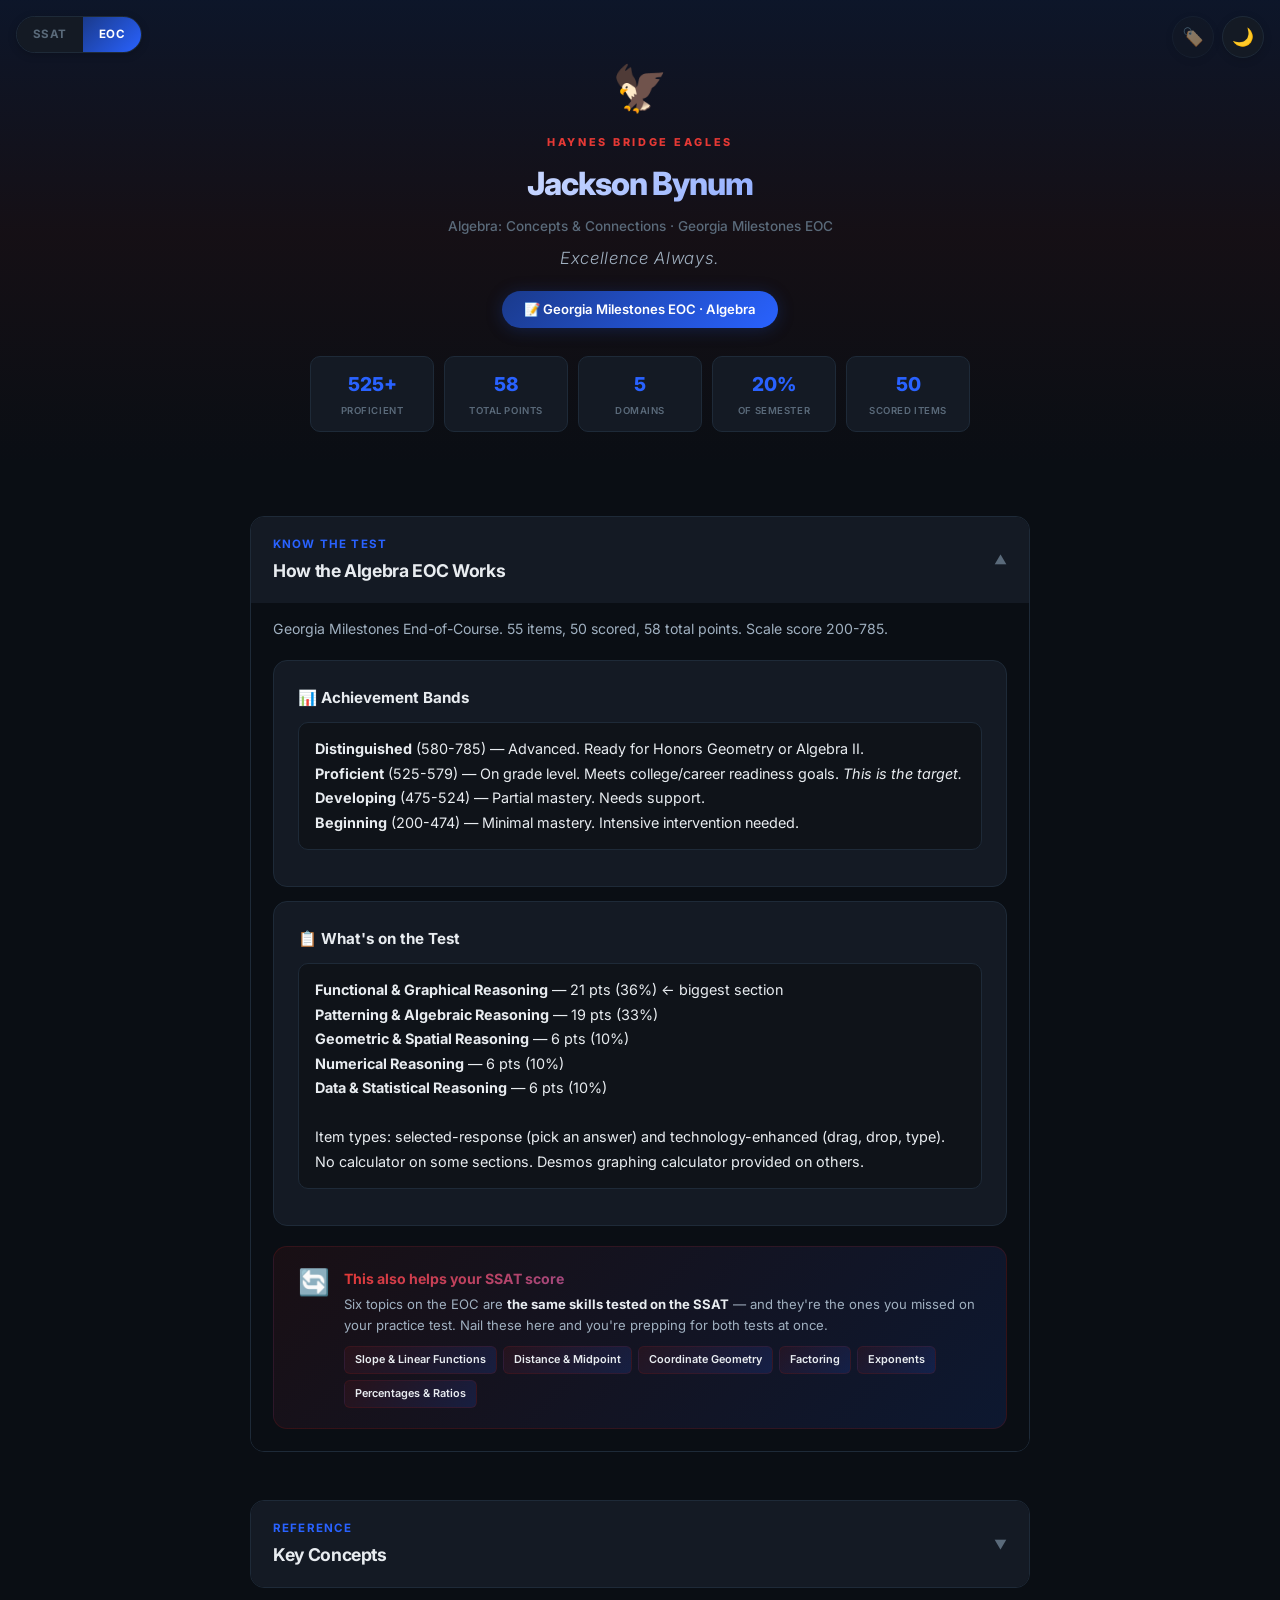
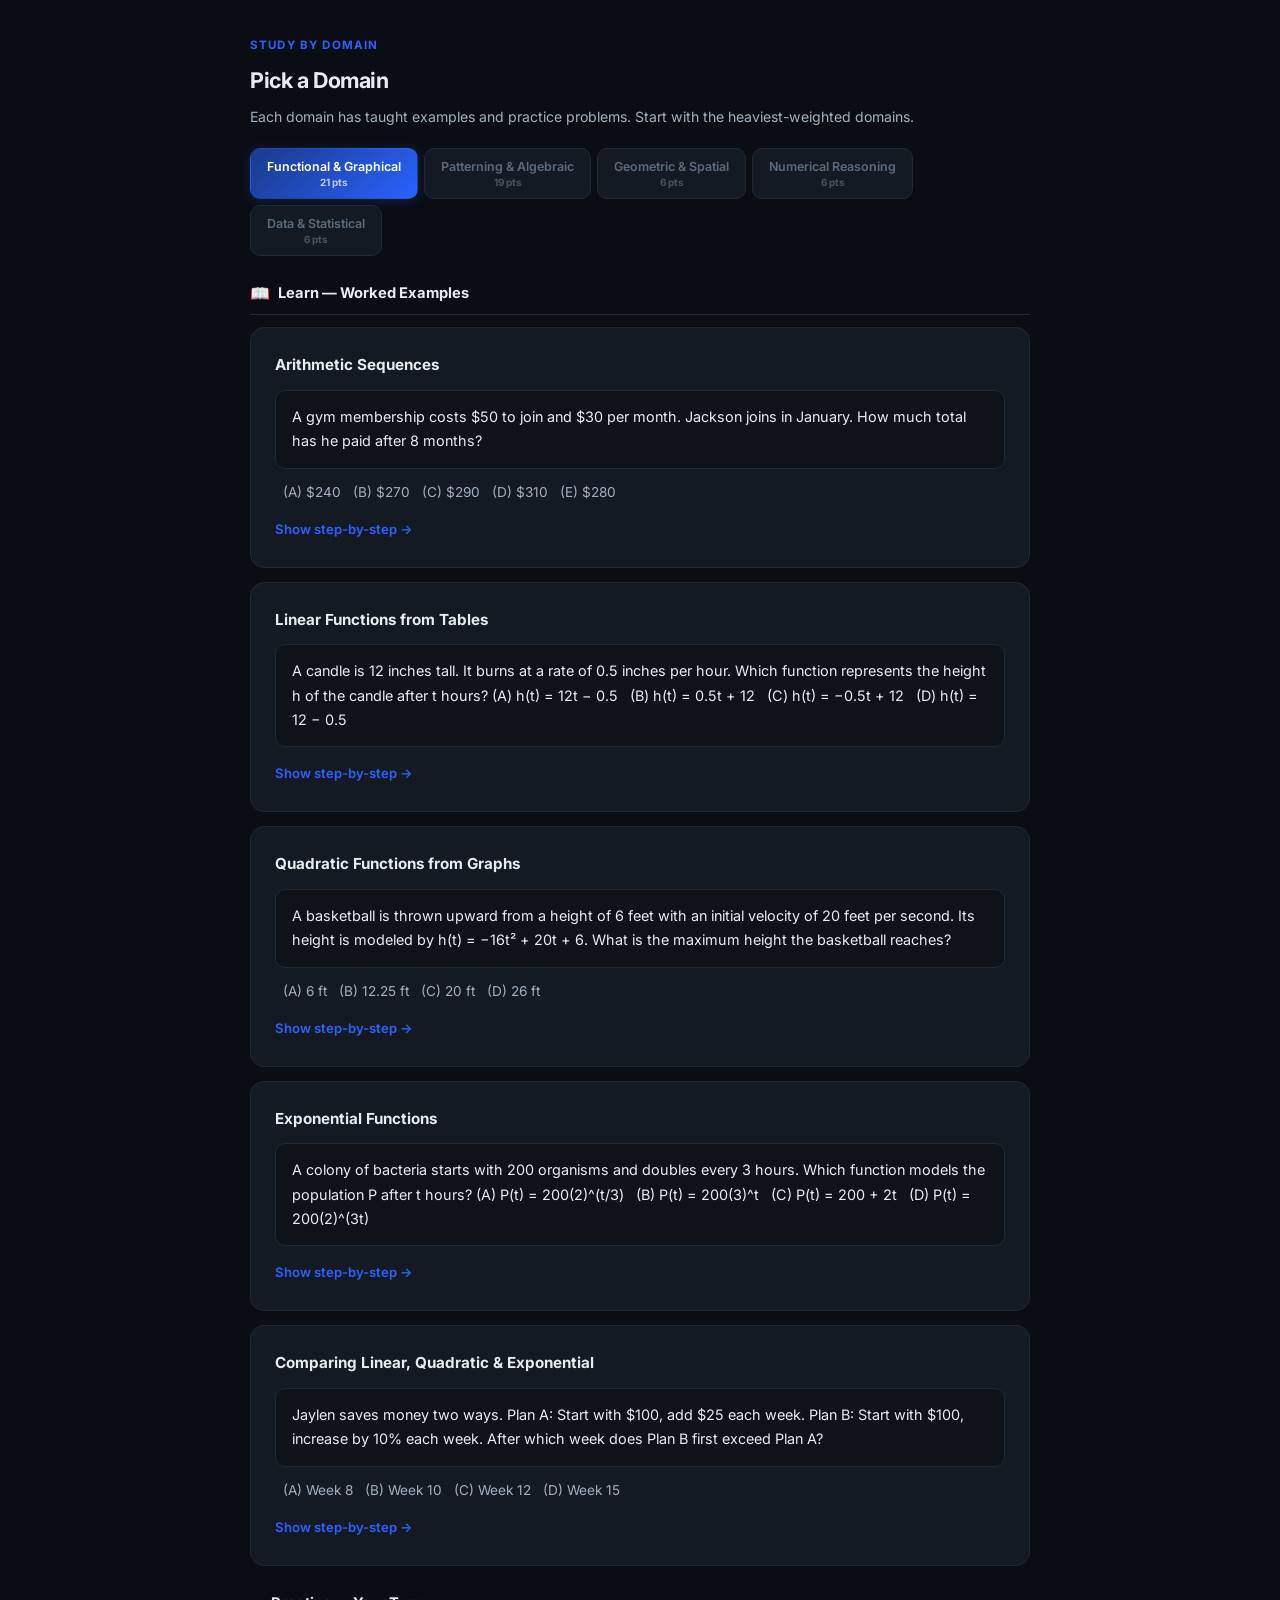
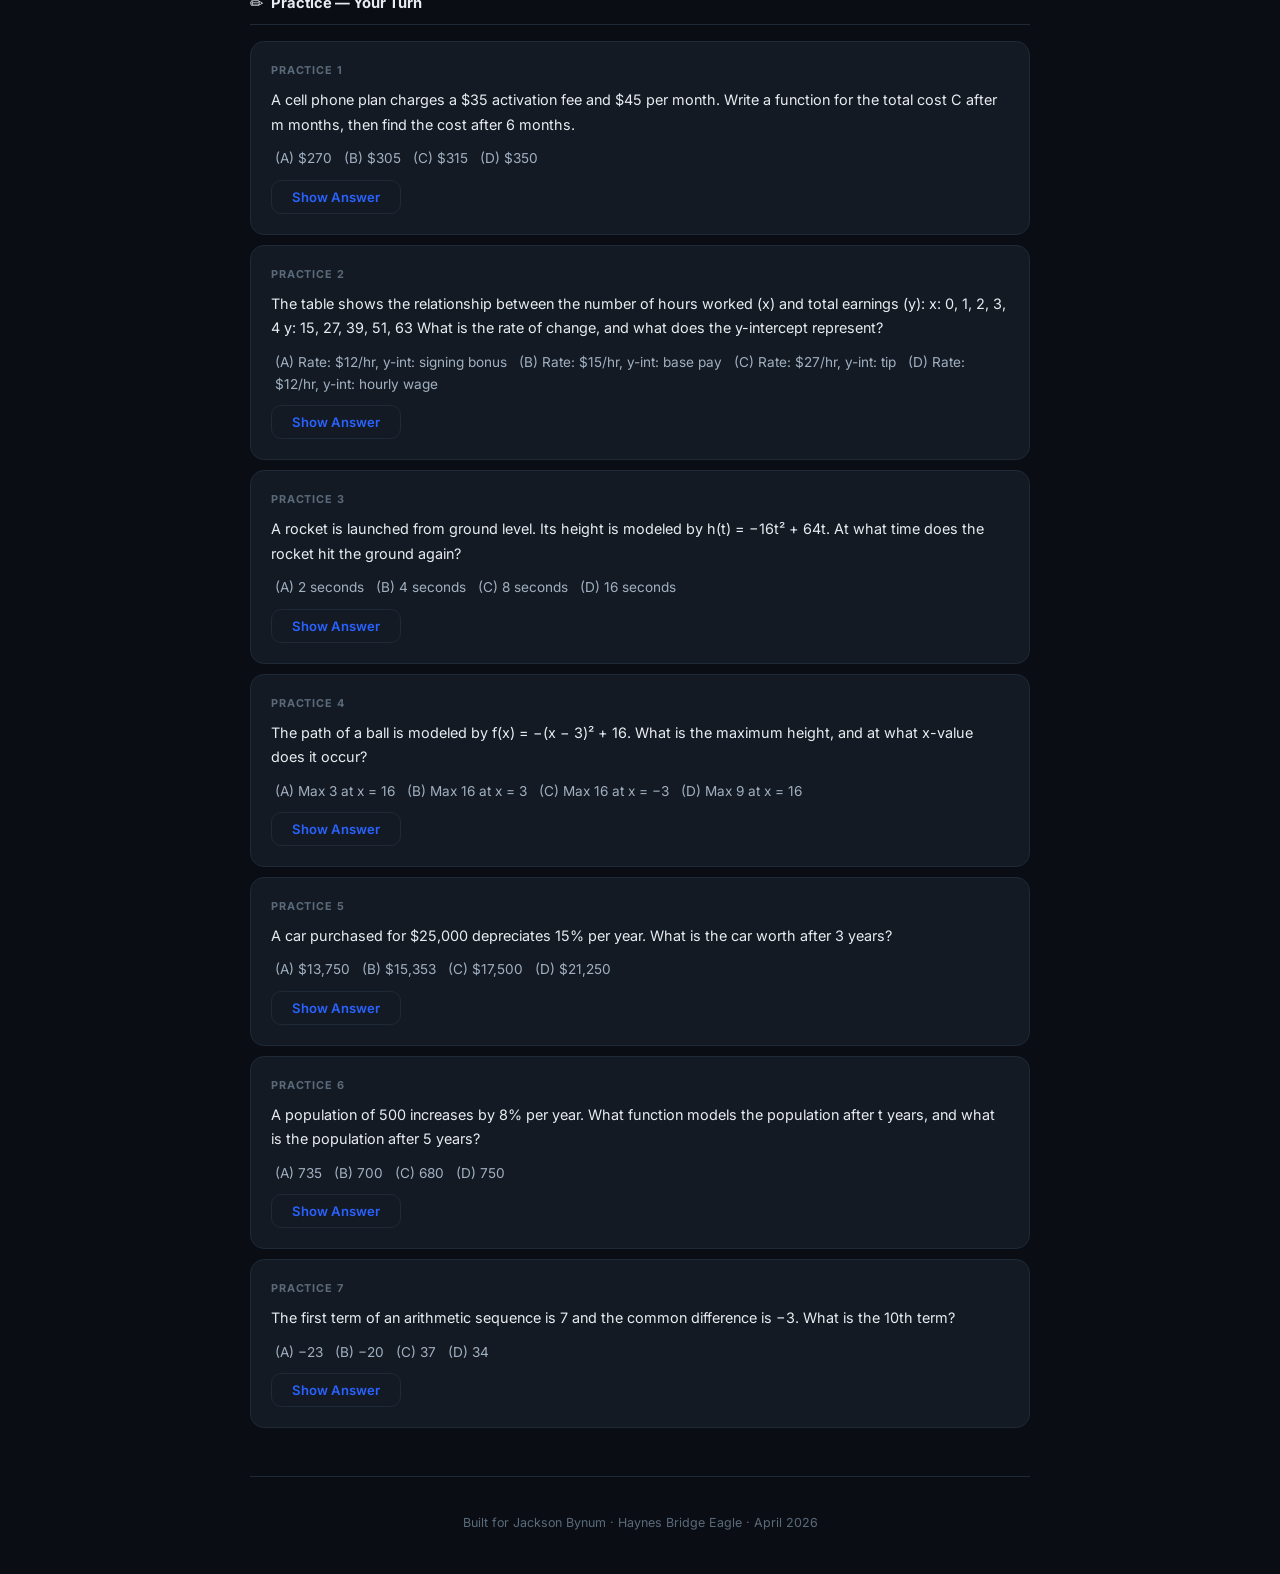
==== commit d7a25e30: "Make How it Works and Key Concepts sections collapsible Both sections use <details> with arrow indic" ====
--- a/eoc.html
+++ b/eoc.html
@@ -208,6 +208,46 @@
     color: var(--accent-light);
     margin-bottom: 8px;
   }
+
+  /* Collapsible sections */
+  .collapsible {
+    margin-top: 48px;
+    border: 1px solid var(--border);
+    border-radius: var(--radius);
+    overflow: hidden;
+  }
+  .collapsible summary {
+    padding: 18px 22px;
+    cursor: pointer;
+    list-style: none;
+    display: flex;
+    align-items: center;
+    justify-content: space-between;
+    background: var(--card);
+    transition: background 0.2s;
+    user-select: none;
+  }
+  .collapsible summary:hover { background: var(--card-hover); }
+  .collapsible summary::-webkit-details-marker { display: none; }
+  .collapsible summary::marker { display: none; content: ''; }
+  .collapsible-head {
+    display: flex;
+    flex-direction: column;
+    gap: 2px;
+  }
+  .collapsible-head .section-label { margin-bottom: 0; }
+  .collapsible-head .section-title { margin-bottom: 0; font-size: 1.1rem; }
+  .collapsible-arrow {
+    font-size: 0.8rem;
+    color: var(--text3);
+    transition: transform 0.25s;
+    flex-shrink: 0;
+  }
+  .collapsible[open] .collapsible-arrow { transform: rotate(180deg); }
+  .collapsible-body {
+    padding: 0 22px 22px;
+    background: var(--bg);
+  }
   .source-tag {
     font-size: 0.62rem;
     font-weight: 600;
@@ -570,10 +610,16 @@
 <div class="container">
 
   <!-- HOW THE EOC WORKS -->
-  <div class="section">
-    <div class="section-label">Know the Test</div>
-    <div class="section-title">How the Algebra EOC Works</div>
-    <p class="section-desc">Georgia Milestones End-of-Course. 55 items, 50 scored, 58 total points. Scale score 200-785.</p>
+  <details class="collapsible" open>
+    <summary>
+      <div class="collapsible-head">
+        <div class="section-label">Know the Test</div>
+        <div class="section-title">How the Algebra EOC Works</div>
+      </div>
+      <span class="collapsible-arrow">▼</span>
+    </summary>
+    <div class="collapsible-body">
+    <p class="section-desc" style="margin-top:14px">Georgia Milestones End-of-Course. 55 items, 50 scored, 58 total points. Scale score 200-785.</p>
     <div class="teach-card">
       <h3>📊 Achievement Bands</h3>
       <div class="problem" style="white-space: pre-line;"><strong>Distinguished</strong> (580-785) — Advanced. Ready for Honors Geometry or Algebra II.
@@ -608,13 +654,20 @@
         </div>
       </div>
     </div>
-  </div>
+    </div>
+  </details>
 
   <!-- KEY CONCEPTS REFERENCE -->
-  <div class="section" id="concepts">
-    <div class="section-label">Reference</div>
-    <div class="section-title">Key Concepts</div>
-    <p class="section-desc">Quick reference for the building blocks. Answers link here when a concept comes up.</p>
+  <details class="collapsible" id="concepts">
+    <summary>
+      <div class="collapsible-head">
+        <div class="section-label">Reference</div>
+        <div class="section-title">Key Concepts</div>
+      </div>
+      <span class="collapsible-arrow">▼</span>
+    </summary>
+    <div class="collapsible-body">
+    <p class="section-desc" style="margin-top:14px">Quick reference for the building blocks. Answers link here when a concept comes up.</p>
 
     <div class="concept-card" id="vertex-form">
       <h4>Vertex Form of a Quadratic</h4>
@@ -673,7 +726,8 @@
       <div class="concept-explain"><strong>Slope</strong> = rate of change in context (e.g., "for each additional hour, the score increases by 4 points"). <strong>y-intercept</strong> = the predicted value when x = 0. <strong>Interpolation</strong> = predicting within the data range. <strong>Extrapolation</strong> = predicting outside it (less reliable).</div>
       <a class="concept-external" href="https://www.youtube.com/watch?v=e3uY2LraXts" target="_blank">📺 Math with Mr. J: Mean, Median, Mode, and Range →</a>
     </div>
-  </div>
+    </div>
+  </details>
 
   <!-- DOMAIN NAVIGATION -->
   <div class="section">
@@ -1557,6 +1611,16 @@
   btn.style.opacity = document.body.classList.contains('show-sources') ? '1' : '0.5';
 }
 document.getElementById('source-toggle').style.opacity = '0.5';
+
+document.addEventListener('click', function(e) {
+  const link = e.target.closest('a[href^="#"]');
+  if (!link) return;
+  const id = link.getAttribute('href').slice(1);
+  const target = document.getElementById(id);
+  if (!target) return;
+  const details = target.closest('details');
+  if (details && !details.open) details.open = true;
+});
 
 function toggleTheme() {
   const html = document.documentElement;
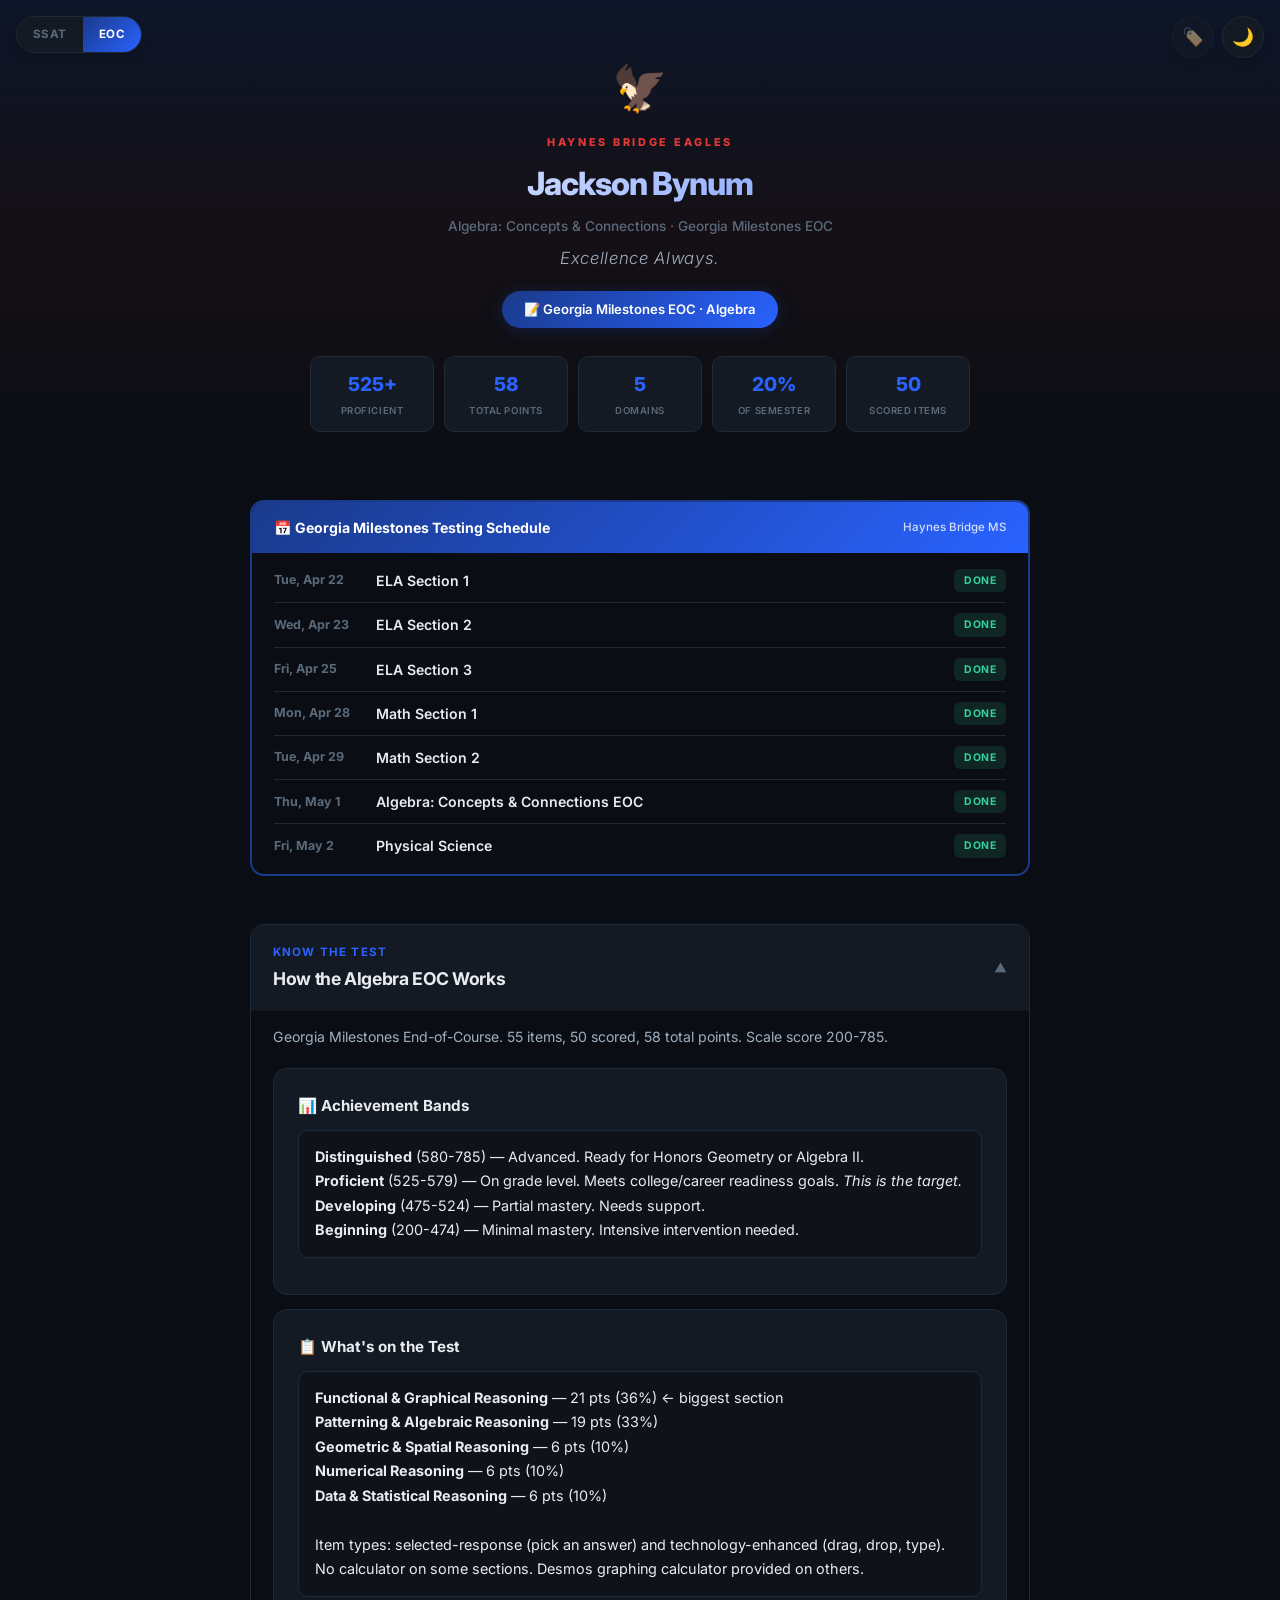
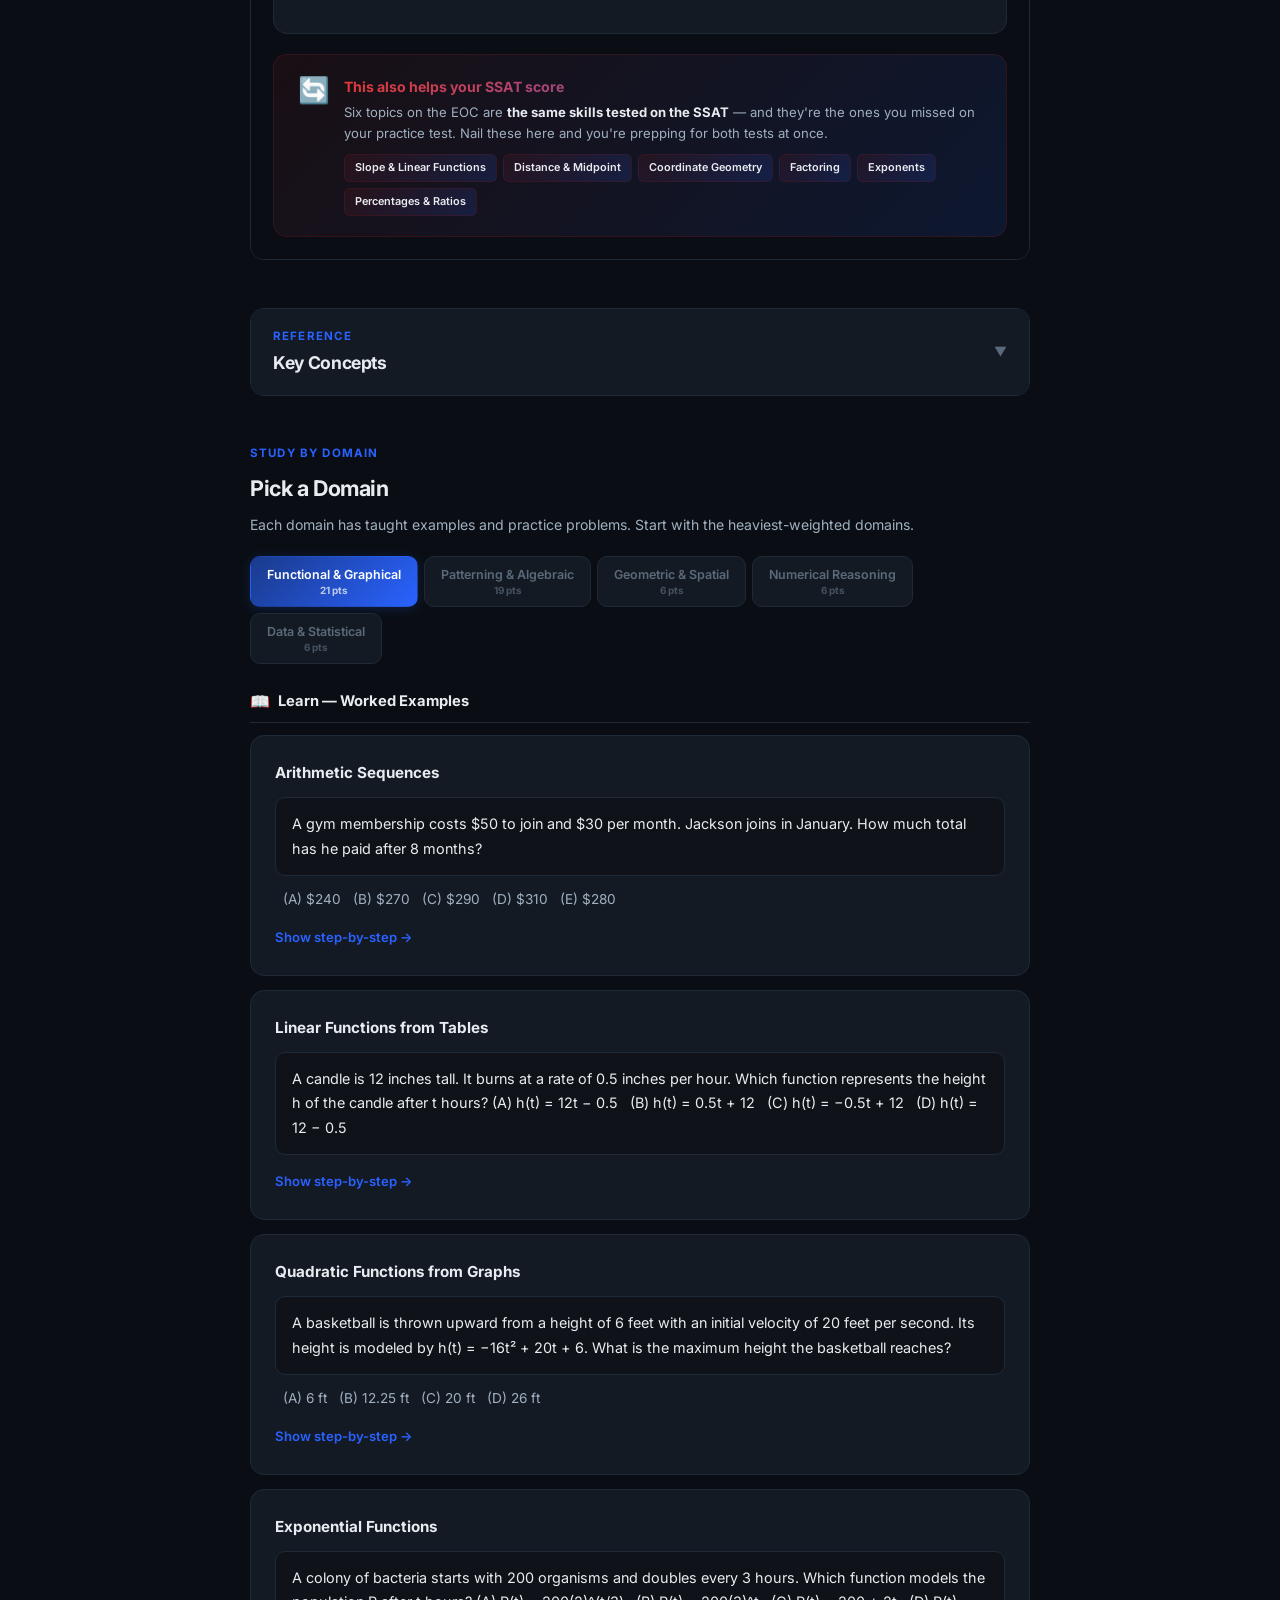
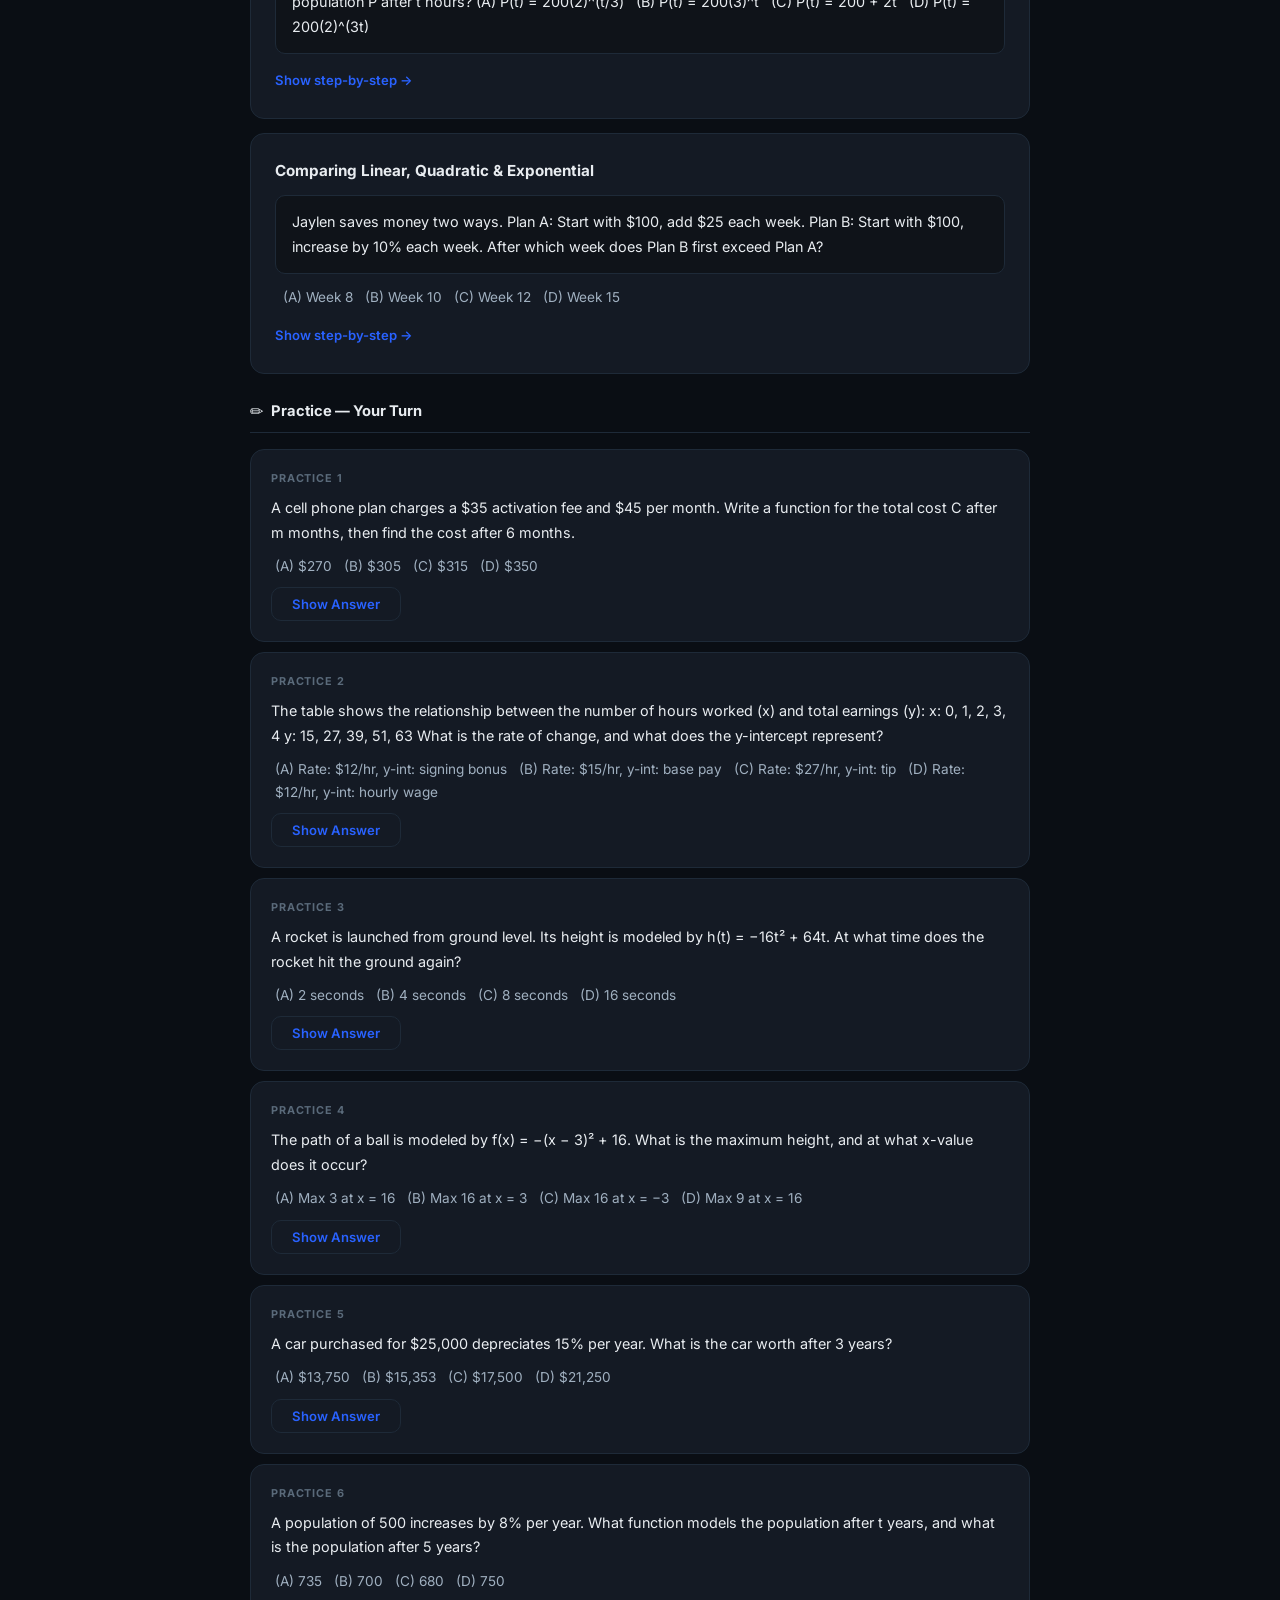
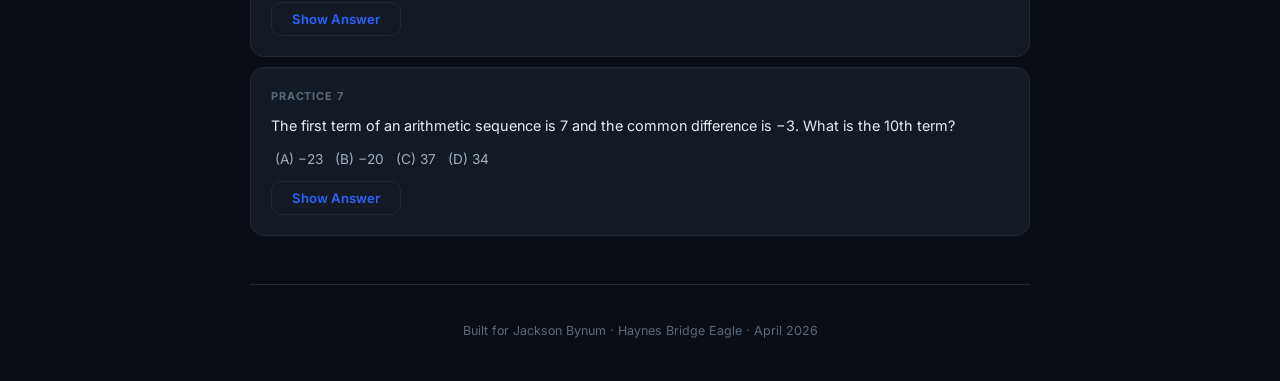
==== commit 219a5a48: "Add Georgia Milestones testing schedule to EOC page Prominent banner at top with all 7 test dates. A" ====
--- a/eoc.html
+++ b/eoc.html
@@ -489,6 +489,7 @@
     font-size: 0.85rem;
     color: var(--text2);
     line-height: 1.65;
+    white-space: pre-line;
   }
   .concept-card .concept-explain strong { color: var(--text); }
   .concept-card .concept-external {
@@ -500,6 +501,21 @@
     font-weight: 500;
   }
   .concept-card .concept-external:hover { text-decoration: underline; }
+  .concept-trylinks {
+    margin-top: 10px;
+    padding-top: 10px;
+    border-top: 1px solid var(--border);
+    font-size: 0.78rem;
+    color: var(--text3);
+  }
+  .concept-trylinks strong { color: var(--text2); font-weight: 600; }
+  .concept-trylink {
+    color: var(--accent-light);
+    text-decoration: none;
+    font-weight: 500;
+    cursor: pointer;
+  }
+  .concept-trylink:hover { text-decoration: underline; }
 
   /* Footer */
   footer {
@@ -579,6 +595,71 @@
   .overlap-chip:hover {
     border-color: var(--accent-light);
     background: linear-gradient(135deg, rgba(139,26,26,0.25), rgba(41,98,255,0.25));
+  }
+
+  /* Testing schedule */
+  .test-schedule {
+    margin-top: 32px;
+    border: 2px solid var(--accent);
+    border-radius: var(--radius);
+    overflow: hidden;
+  }
+  .test-schedule-header {
+    background: var(--accent-grad);
+    color: #fff;
+    padding: 14px 22px;
+    font-size: 0.88rem;
+    font-weight: 700;
+    display: flex;
+    justify-content: space-between;
+    align-items: center;
+  }
+  .test-schedule-header .ts-title { display: flex; align-items: center; gap: 8px; }
+  .test-schedule-body { padding: 6px 10px; }
+  .ts-row {
+    display: flex;
+    align-items: center;
+    padding: 10px 12px;
+    border-radius: var(--radius-sm);
+    gap: 12px;
+    transition: background 0.15s;
+  }
+  .ts-row:hover { background: var(--card-hover); }
+  .ts-date {
+    min-width: 90px;
+    font-size: 0.78rem;
+    font-weight: 700;
+    color: var(--text3);
+  }
+  .ts-subject {
+    flex: 1;
+    font-size: 0.88rem;
+    font-weight: 600;
+    color: var(--text);
+  }
+  .ts-tag {
+    font-size: 0.65rem;
+    font-weight: 700;
+    padding: 3px 10px;
+    border-radius: 6px;
+    text-transform: uppercase;
+    letter-spacing: 0.04em;
+    white-space: nowrap;
+  }
+  .ts-done { background: var(--green-dim); color: var(--green); }
+  .ts-today { background: var(--red-dim); color: var(--red-light); }
+  .ts-upcoming { background: var(--accent-glow); color: var(--accent-light); }
+  .ts-algebra {
+    background: var(--yellow-dim);
+    color: var(--yellow);
+    font-size: 0.7rem;
+    padding: 3px 12px;
+    border: 1px solid rgba(251,191,36,0.3);
+  }
+  .ts-divider {
+    height: 1px;
+    background: var(--border);
+    margin: 0 12px;
   }
 </style>
 </head>
@@ -609,6 +690,29 @@
 
 <div class="container">
 
+  <!-- TESTING SCHEDULE -->
+  <div class="test-schedule">
+    <div class="test-schedule-header">
+      <div class="ts-title">📅 Georgia Milestones Testing Schedule</div>
+      <span style="font-size:0.72rem;font-weight:500;opacity:0.8">Haynes Bridge MS</span>
+    </div>
+    <div class="test-schedule-body" id="ts-body">
+      <div class="ts-row"><span class="ts-date">Tue, Apr 22</span><span class="ts-subject">ELA Section 1</span><span class="ts-tag" id="ts-0">upcoming</span></div>
+      <div class="ts-divider"></div>
+      <div class="ts-row"><span class="ts-date">Wed, Apr 23</span><span class="ts-subject">ELA Section 2</span><span class="ts-tag" id="ts-1">upcoming</span></div>
+      <div class="ts-divider"></div>
+      <div class="ts-row"><span class="ts-date">Fri, Apr 25</span><span class="ts-subject">ELA Section 3</span><span class="ts-tag" id="ts-2">upcoming</span></div>
+      <div class="ts-divider"></div>
+      <div class="ts-row"><span class="ts-date">Mon, Apr 28</span><span class="ts-subject">Math Section 1</span><span class="ts-tag" id="ts-3">upcoming</span></div>
+      <div class="ts-divider"></div>
+      <div class="ts-row"><span class="ts-date">Tue, Apr 29</span><span class="ts-subject">Math Section 2</span><span class="ts-tag" id="ts-4">upcoming</span></div>
+      <div class="ts-divider"></div>
+      <div class="ts-row"><span class="ts-date">Thu, May 1</span><span class="ts-subject">Algebra: Concepts &amp; Connections EOC</span><span class="ts-tag ts-algebra" id="ts-5">this is the big one</span></div>
+      <div class="ts-divider"></div>
+      <div class="ts-row"><span class="ts-date">Fri, May 2</span><span class="ts-subject">Physical Science</span><span class="ts-tag" id="ts-6">upcoming</span></div>
+    </div>
+  </div>
+
   <!-- HOW THE EOC WORKS -->
   <details class="collapsible" open>
     <summary>
@@ -670,61 +774,166 @@
     <p class="section-desc" style="margin-top:14px">Quick reference for the building blocks. Answers link here when a concept comes up.</p>
 
     <div class="concept-card" id="vertex-form">
-      <h4>Vertex Form of a Quadratic</h4>
+      <h4>Vertex Form — Finding the Highest or Lowest Point</h4>
       <div class="concept-formula">f(x) = a(x − h)² + k</div>
-      <div class="concept-explain"><strong>The vertex is the point (h, k).</strong> If a is negative, the parabola opens downward and the vertex is the <strong>maximum</strong>. If a is positive, it opens upward and the vertex is the <strong>minimum</strong>.
-To read the vertex, look at what's subtracted from x (that's h) and what's added at the end (that's k). Watch the signs: f(x) = −(x − 3)² + 16 means h = 3, k = 16, so the vertex is (3, 16).</div>
-      <a class="concept-external" href="https://www.youtube.com/watch?v=SGUP6BkA870" target="_blank">📺 Quadratics Top 10 Must Knows (covers vertex form) →</a>
+      <div class="concept-explain">Think of throwing a basketball in the air. It goes up, hits a peak, and comes back down. That peak is the <strong>vertex</strong> — the turning point.
+
+This formula tells you exactly where that turning point is. The number after the minus sign inside the parentheses is <strong>how far over</strong> (h). The number at the end is <strong>how high</strong> (k). So <strong>(h, k) is the peak</strong>.
+
+Example: f(x) = −(x − 3)² + 16. The peak is at x = 3, height = 16, so the vertex is (3, 16).
+
+One more thing: if there's a <strong>negative sign in front</strong> (like the − here), the curve opens downward like an upside-down U, and the vertex is the <strong>highest point</strong>. If it's positive, the curve opens upward like a U, and the vertex is the <strong>lowest point</strong>.
+
+<em>On the test, they call this "vertex form." You'll see it when they ask for the maximum height or the minimum value.</em></div>
+      <a class="concept-external" href="https://www.youtube.com/watch?v=SGUP6BkA870" target="_blank">📺 Quadratics Top 10 Must Knows →</a>
+      <div class="concept-trylinks"><strong>Try these:</strong> <a class="concept-trylink" onclick="goToQ('fgr','q-fgr-t3')">Basketball max height (worked)</a> · <a class="concept-trylink" onclick="goToQ('fgr','q-fgr-p4')">Ball path — find the peak</a></div>
     </div>
 
     <div class="concept-card" id="standard-form">
-      <h4>Standard Form of a Quadratic</h4>
+      <h4>Standard Form — When the Equation Looks Different</h4>
       <div class="concept-formula">f(x) = ax² + bx + c</div>
-      <div class="concept-explain"><strong>a</strong> determines direction (positive = opens up, negative = opens down). <strong>c</strong> is the y-intercept. To find the vertex from standard form, use <strong>x = −b/(2a)</strong>, then plug that x back into the equation to get the y-value.</div>
-      <a class="concept-external" href="https://www.youtube.com/watch?v=SGUP6BkA870" target="_blank">📺 Quadratics Top 10 Must Knows (covers standard form) →</a>
+      <div class="concept-explain">Sometimes the equation isn't written in the nice vertex form above. Instead it looks like this: f(x) = −16x² + 20x + 6. That's <strong>standard form</strong>.
+
+<strong>How to find a, b, and c:</strong> Look at the equation and match the pieces:
+  <strong>a</strong> = the number in front of x² (including the sign). Here, <strong>a = −16</strong>.
+  <strong>b</strong> = the number in front of x (just x, not x²). Here, <strong>b = 20</strong>.
+  <strong>c</strong> = the number by itself with no x at all. Here, <strong>c = 6</strong>.
+
+That's it — a is with x², b is with x, c is alone. The letters always go in that order.
+
+<strong>Finding the turning point (vertex):</strong>
+<strong>1.</strong> Plug a and b into: <strong>x = −b ÷ (2 × a)</strong>.
+   x = −20 ÷ (2 × −16) = −20 ÷ −32 = 0.625
+<strong>2.</strong> Plug that x back into the original equation to get the height.
+
+<strong>What c tells you:</strong> c is the starting value — the height when x = 0 (before anything happens). In a ball-throwing problem, c = 6 means the ball started 6 feet off the ground.
+
+<em>On the test: if the equation has ax² + bx + c and they ask for the maximum or minimum, find a, b, and c first, then use x = −b/(2a).</em></div>
+      <a class="concept-external" href="https://www.youtube.com/watch?v=SGUP6BkA870" target="_blank">📺 Quadratics Top 10 Must Knows →</a>
+      <div class="concept-trylinks"><strong>Try these:</strong> <a class="concept-trylink" onclick="goToQ('fgr','q-fgr-t3')">Basketball max height (worked)</a> · <a class="concept-trylink" onclick="goToQ('fgr','q-fgr-p3')">Rocket — when does it land?</a></div>
     </div>
 
     <div class="concept-card" id="slope-intercept">
-      <h4>Slope-Intercept Form</h4>
+      <h4>Slope-Intercept — The Straight Line Formula</h4>
       <div class="concept-formula">y = mx + b</div>
-      <div class="concept-explain"><strong>m = slope</strong> (rate of change — how much y changes per unit of x). <strong>b = y-intercept</strong> (the value when x = 0, i.e., the starting point). A positive slope means the line goes up; negative means it goes down.</div>
+      <div class="concept-explain">This is the formula for any straight line. Two things control it:
+
+<strong>m is the slope</strong> — how steep the line is. Think of it as "for every 1 step to the right, how much does the line go up or down?" Positive = going uphill. Negative = going downhill. Zero = flat.
+
+<strong>b is the starting point</strong> — where the line is when x = 0. In word problems, this is usually a one-time fee, a starting amount, or an initial value.
+
+Example: A gym charges $30/month with a $50 sign-up fee → y = 30x + 50. The slope is 30 (costs $30 per month) and b is 50 (the fee you pay once).
+
+<em>On the test, they call b the "y-intercept." They'll ask things like "what does the slope represent?" or "what does the y-intercept mean in this situation?" Always answer using the words from the problem — dollars, hours, points — not just numbers.</em></div>
       <a class="concept-external" href="https://www.youtube.com/watch?v=Azh3iWkexNA" target="_blank">📺 Math with Mr. J: Slope — A Beginner's Guide →</a>
+      <div class="concept-trylinks"><strong>Try these:</strong> <a class="concept-trylink" onclick="goToQ('fgr','q-fgr-t1')">Gym membership (worked)</a> · <a class="concept-trylink" onclick="goToQ('fgr','q-fgr-t2')">Burning candle (worked)</a> · <a class="concept-trylink" onclick="goToQ('fgr','q-fgr-p1')">Cell phone plan</a> · <a class="concept-trylink" onclick="goToQ('fgr','q-fgr-p2')">Earnings table</a></div>
     </div>
 
     <div class="concept-card" id="exponential-form">
-      <h4>Exponential Growth &amp; Decay</h4>
+      <h4>Exponential Growth &amp; Decay — Things That Multiply</h4>
       <div class="concept-formula">f(t) = a · b^t</div>
-      <div class="concept-explain"><strong>a = initial value</strong> (what you start with). <strong>b = growth/decay factor</strong>. If b &gt; 1, it's growth. If 0 &lt; b &lt; 1, it's decay.
-"Grows by 10%" → b = 1.10. "Decays by 20%" → b = 0.80. "Doubles" → b = 2. "Halves" → b = 0.5.</div>
+      <div class="concept-explain">Some things don't grow by the same amount each time — they grow by the same <strong>percentage</strong>. A bank account earning interest. A population doubling. A car losing value. These are all exponential.
+
+<strong>a</strong> = what you start with (the initial amount).
+<strong>b</strong> = what you multiply by each time period:
+  — "Doubles" → b = 2
+  — "Grows by 10%" → b = 1.10 (you keep the original 100% plus 10% more)
+  — "Loses 20%" → b = 0.80 (you keep 80% of what's left)
+  — "Cut in half" → b = 0.5
+<strong>t</strong> = how many time periods have passed.
+
+The key difference from a straight line: with a line, you <strong>add</strong> the same amount each time. With exponential, you <strong>multiply</strong>. That's why exponential growth eventually gets way bigger than linear growth.
+
+<em>On the test: if the problem says "doubles," "triples," "half-life," "depreciates," or "percent increase/decrease," it's exponential.</em></div>
       <a class="concept-external" href="https://www.youtube.com/watch?v=nuDz3O3yZOA" target="_blank">📺 Math with Mr. J: Exponents →</a>
+      <div class="concept-trylinks"><strong>Try these:</strong> <a class="concept-trylink" onclick="goToQ('fgr','q-fgr-t4')">Bacteria doubling (worked)</a> · <a class="concept-trylink" onclick="goToQ('fgr','q-fgr-p5')">Car depreciation</a> · <a class="concept-trylink" onclick="goToQ('fgr','q-fgr-p6')">Population growth</a> · <a class="concept-trylink" onclick="goToQ('par','q-par-t4')">Compound interest (worked)</a> · <a class="concept-trylink" onclick="goToQ('par','q-par-p4')">Half-life</a></div>
     </div>
 
     <div class="concept-card" id="factoring">
-      <h4>Factoring Quadratics</h4>
-      <div class="concept-formula">x² + bx + c = (x + p)(x + q) where p × q = c and p + q = b</div>
-      <div class="concept-explain">Find two numbers that <strong>multiply to the constant</strong> and <strong>add to the middle coefficient</strong>. For equations like ax² + bx + c = 0, factor then set each factor = 0 to solve. Always check by FOILing back out.</div>
+      <h4>Factoring — Breaking an Expression Apart</h4>
+      <div class="concept-formula">x² + bx + c = (x + p)(x + q)</div>
+      <div class="concept-explain">Factoring is like reverse multiplication. If someone tells you 3 × 4 = 12, factoring is looking at 12 and figuring out it came from 3 × 4.
+
+With quadratics like x² + 7x + 12, you need to find two numbers that:
+<strong>1.</strong> <strong>Multiply</strong> to the last number (12)
+<strong>2.</strong> <strong>Add up</strong> to the middle number (7)
+
+What two numbers multiply to 12 and add to 7? That's 3 and 4.
+So x² + 7x + 12 = (x + 3)(x + 4).
+
+To <strong>solve</strong> an equation like x² + 7x + 12 = 0, factor it, then set each piece equal to zero:
+(x + 3) = 0 → x = −3
+(x + 4) = 0 → x = −4
+
+Always check your answer by multiplying it back out (FOIL) to make sure you get the original.
+
+<em>On the test: factoring shows up in word problems about area, projectile motion ("when does it hit the ground?"), and anytime they ask you to "solve" a quadratic.</em></div>
       <a class="concept-external" href="https://www.youtube.com/@MathwithMrJ/search?query=factoring" target="_blank">📺 Math with Mr. J: Factoring videos →</a>
+      <div class="concept-trylinks"><strong>Try these:</strong> <a class="concept-trylink" onclick="goToQ('par','q-par-t2')">Garden area (worked)</a> · <a class="concept-trylink" onclick="goToQ('par','q-par-t3')">Ball kicked — when does it land? (worked)</a> · <a class="concept-trylink" onclick="goToQ('par','q-par-p2')">Solve x² − 5x − 14 = 0</a> · <a class="concept-trylink" onclick="goToQ('par','q-par-p6')">Solve 2x² + 3x − 5 = 0</a></div>
     </div>
 
     <div class="concept-card" id="distance-formula">
-      <h4>Distance Formula</h4>
+      <h4>Distance Formula — How Far Apart Are Two Points?</h4>
       <div class="concept-formula">d = √[(x₂ − x₁)² + (y₂ − y₁)²]</div>
-      <div class="concept-explain">Finds the straight-line distance between two points on a coordinate plane. It's the Pythagorean theorem in disguise. Subtract the x's, subtract the y's, square both, add them, take the square root. Knowing Pythagorean triples (3-4-5, 5-12-13, 6-8-10) saves time.</div>
+      <div class="concept-explain">If you have two points on a graph and you want to know the straight-line distance between them, here's what you do:
+
+<strong>1.</strong> Subtract the two x-values. That's the horizontal gap.
+<strong>2.</strong> Subtract the two y-values. That's the vertical gap.
+<strong>3.</strong> Square both of those numbers (multiply each by itself).
+<strong>4.</strong> Add them together.
+<strong>5.</strong> Take the square root of the result.
+
+That's it. It's really just the Pythagorean theorem (a² + b² = c²) — the two gaps are the legs of a right triangle, and the distance is the hypotenuse.
+
+Shortcut: memorize these common combos so you don't have to calculate every time:
+  3 and 4 → distance = 5
+  5 and 12 → distance = 13
+  6 and 8 → distance = 10
+  8 and 15 → distance = 17
+
+<em>On the test: "how far apart," "what is the length of segment AB," or "find the distance between" → use this formula.</em></div>
       <a class="concept-external" href="https://www.youtube.com/@MathwithMrJ/search?query=distance+formula" target="_blank">📺 Math with Mr. J: Distance Formula →</a>
+      <div class="concept-trylinks"><strong>Try these:</strong> <a class="concept-trylink" onclick="goToQ('gsr','q-gsr-t1')">Two friends on a grid (worked)</a> · <a class="concept-trylink" onclick="goToQ('gsr','q-gsr-t2')">Signal booster midpoint (worked)</a> · <a class="concept-trylink" onclick="goToQ('gsr','q-gsr-p2')">Distance between two points</a></div>
     </div>
 
     <div class="concept-card" id="radicals">
-      <h4>Simplifying Radicals</h4>
+      <h4>Simplifying Radicals — Cleaning Up Square Roots</h4>
       <div class="concept-formula">√(a × b) = √a × √b</div>
-      <div class="concept-explain">Find the <strong>largest perfect square</strong> that divides into the number under the radical. Split it, simplify the perfect square side. Example: √72 = √(36 × 2) = 6√2. You can only add/subtract radicals with the same number under the √ sign.</div>
+      <div class="concept-explain">When you see something like √72, the test wants you to simplify it — write it in a cleaner way.
+
+Here's how: find the <strong>biggest perfect square</strong> hiding inside the number.
+
+Perfect squares are numbers like 4, 9, 16, 25, 36, 49, 64, 81, 100 — numbers that come from multiplying something by itself (6 × 6 = 36).
+
+<strong>Example:</strong> √72
+Ask: what's the biggest perfect square that goes into 72? That's 36, because 36 × 2 = 72.
+Split it: √72 = √(36 × 2) = √36 × √2 = 6√2. Done.
+
+<strong>Adding radicals:</strong> You can only add them if the number under the √ is the same.
+3√5 + 2√5 = 5√5 ✓ (same as 3x + 2x = 5x)
+3√5 + 2√3 = can't combine ✗ (different numbers under the √)
+
+<em>On the test: they'll ask you to "simplify" or give you two radicals to add. Always simplify each one first, then see if they match.</em></div>
       <a class="concept-external" href="https://www.youtube.com/watch?v=GjiA0nGYlLM" target="_blank">📺 Math with Mr. J: Simplifying Square Roots →</a>
+      <div class="concept-trylinks"><strong>Try these:</strong> <a class="concept-trylink" onclick="goToQ('nr','q-nr-t1')">Simplify √72 (worked)</a> · <a class="concept-trylink" onclick="goToQ('nr','q-nr-p1')">Simplify √200</a> · <a class="concept-trylink" onclick="goToQ('nr','q-nr-p2')">Add √18 + √32</a> · <a class="concept-trylink" onclick="goToQ('nr','q-nr-p3')">Multiply radicals</a></div>
     </div>
 
     <div class="concept-card" id="line-of-best-fit">
-      <h4>Line of Best Fit (Trend Line)</h4>
+      <h4>Line of Best Fit — Drawing a Line Through Messy Data</h4>
       <div class="concept-formula">y = mx + b (fitted to a scatter plot)</div>
-      <div class="concept-explain"><strong>Slope</strong> = rate of change in context (e.g., "for each additional hour, the score increases by 4 points"). <strong>y-intercept</strong> = the predicted value when x = 0. <strong>Interpolation</strong> = predicting within the data range. <strong>Extrapolation</strong> = predicting outside it (less reliable).</div>
+      <div class="concept-explain">When you collect real-world data (like hours studied vs. test scores), the dots on the graph don't make a perfect line. A <strong>line of best fit</strong> is the straight line that comes closest to all the dots. It lets you make predictions.
+
+The line has the same y = mx + b structure:
+<strong>Slope (m)</strong> = what changes and by how much. "For every extra hour of sleep, the test score goes up 4 points." That 4 is the slope.
+<strong>Y-intercept (b)</strong> = the prediction when x is zero. "A student who studies 0 hours would score about 55." That 55 is b. (It might not be realistic, but it's where the line crosses the y-axis.)
+
+Two vocab words they'll test you on:
+<strong>Interpolation</strong> = predicting within your data range. If your data goes from x = 2 to x = 10, predicting at x = 6 is interpolation. This is reliable.
+<strong>Extrapolation</strong> = predicting outside your data range. Predicting at x = 20 is extrapolation. This is risky because the pattern might not hold.
+
+<em>On the test: they'll give you the equation and ask "what does the slope mean?" or "predict y when x = ___." Always answer in the real-world terms from the problem.</em></div>
       <a class="concept-external" href="https://www.youtube.com/watch?v=e3uY2LraXts" target="_blank">📺 Math with Mr. J: Mean, Median, Mode, and Range →</a>
+      <div class="concept-trylinks"><strong>Try these:</strong> <a class="concept-trylink" onclick="goToQ('dsr','q-dsr-t1')">Predict a test score (worked)</a> · <a class="concept-trylink" onclick="goToQ('dsr','q-dsr-t3')">Sleep vs. scores (worked)</a> · <a class="concept-trylink" onclick="goToQ('dsr','q-dsr-p1')">Absences vs. grade</a> · <a class="concept-trylink" onclick="goToQ('dsr','q-dsr-p3')">Interpolation or extrapolation?</a></div>
     </div>
     </div>
   </details>
@@ -751,7 +960,7 @@
       <!-- TEACH -->
       <div class="sub-header"><span class="sub-icon">📖</span> Learn — Worked Examples</div>
 
-      <div class="teach-card">
+      <div class="teach-card" id="q-fgr-t1">
         <h3>Arithmetic Sequences <span class="source-tag">A.FGR.2 · Edia</span></h3>
         <div class="problem">A gym membership costs $50 to join and $30 per month. Jackson joins in January. How much total has he paid after 8 months?</div>
         <div class="choices">(A) $240 &nbsp; (B) $270 &nbsp; (C) $290 &nbsp; (D) $310 &nbsp; (E) $280</div>
@@ -774,7 +983,7 @@
 <div class="tip">💡 Word problem pattern: "costs $X to start and $Y per [time period]" = linear function. The starting cost is b (y-intercept), the per-period cost is m (slope). See <a class="concept-link" href="#slope-intercept">Slope-Intercept Form</a>.</div></div>
       </div>
 
-      <div class="teach-card">
+      <div class="teach-card" id="q-fgr-t2">
         <h3>Linear Functions from Tables <span class="source-tag">A.FGR.2 · GA Milestones</span></h3>
         <div class="problem">A candle is 12 inches tall. It burns at a rate of 0.5 inches per hour. Which function represents the height h of the candle after t hours?
 (A) h(t) = 12t − 0.5 &nbsp; (B) h(t) = 0.5t + 12 &nbsp; (C) h(t) = −0.5t + 12 &nbsp; (D) h(t) = 12 − 0.5</div>
@@ -798,7 +1007,7 @@
 <div class="tip">💡 "Burns," "decreases," "loses," "drops" → the slope is NEGATIVE. "Grows," "gains," "increases" → slope is POSITIVE. Always check: does t = 0 give the starting value? See <a class="concept-link" href="#slope-intercept">Slope-Intercept Form</a>.</div></div>
       </div>
 
-      <div class="teach-card">
+      <div class="teach-card" id="q-fgr-t3">
         <h3>Quadratic Functions from Graphs <span class="source-tag">A.FGR.7 · Edia</span></h3>
         <div class="problem">A basketball is thrown upward from a height of 6 feet with an initial velocity of 20 feet per second. Its height is modeled by h(t) = −16t² + 20t + 6. What is the maximum height the basketball reaches?</div>
         <div class="choices">(A) 6 ft &nbsp; (B) 12.25 ft &nbsp; (C) 20 ft &nbsp; (D) 26 ft</div>
@@ -825,7 +1034,7 @@
 <div class="tip">💡 "Maximum height" or "highest point" of a thrown/launched object → find the VERTEX. Use t = −b/(2a), then plug that t back in. If a is negative, the parabola opens down and the vertex is the max. See <a class="concept-link" href="#vertex-form">Vertex Form</a> and <a class="concept-link" href="#standard-form">Standard Form</a>.</div></div>
       </div>
 
-      <div class="teach-card">
+      <div class="teach-card" id="q-fgr-t4">
         <h3>Exponential Functions <span class="source-tag">A.FGR.9 · Edia</span></h3>
         <div class="problem">A colony of bacteria starts with 200 organisms and doubles every 3 hours. Which function models the population P after t hours?
 (A) P(t) = 200(2)^(t/3) &nbsp; (B) P(t) = 200(3)^t &nbsp; (C) P(t) = 200 + 2t &nbsp; (D) P(t) = 200(2)^(3t)</div>
@@ -854,7 +1063,7 @@
 <div class="tip">💡 "Doubles" → ×2. "Triples" → ×3. "Halves" or "half-life" → ×(1/2). "Grows by 10%" → ×1.10. "Decays by 20%" → ×0.80. The exponent controls HOW OFTEN it happens. See <a class="concept-link" href="#exponential-form">Exponential Growth &amp; Decay</a>.</div></div>
       </div>
 
-      <div class="teach-card">
+      <div class="teach-card" id="q-fgr-t5">
         <h3>Comparing Linear, Quadratic &amp; Exponential <span class="source-tag">A.FGR.9 · GA Milestones</span></h3>
         <div class="problem">Jaylen saves money two ways.
 Plan A: Start with $100, add $25 each week.
@@ -889,7 +1098,7 @@
       <div class="sub-header"><span class="sub-icon">✏️</span> Practice — Your Turn</div>
 
       <div class="practice-grid">
-        <div class="practice-card">
+        <div class="practice-card" id="q-fgr-p1">
           <div class="p-num">Practice 1 <span class="source-tag">A.FGR.2 · Edia</span></div>
           <div class="p-question">A cell phone plan charges a $35 activation fee and $45 per month. Write a function for the total cost C after m months, then find the cost after 6 months.</div>
           <div class="p-choices">(A) $270 &nbsp; (B) $305 &nbsp; (C) $315 &nbsp; (D) $350</div>
@@ -905,7 +1114,7 @@
 
 Answer: <strong>(B) $305</strong></div>
         </div>
-        <div class="practice-card">
+        <div class="practice-card" id="q-fgr-p2">
           <div class="p-num">Practice 2 <span class="source-tag">A.FGR.2 · GA Milestones</span></div>
           <div class="p-question">The table shows the relationship between the number of hours worked (x) and total earnings (y):
 x: 0, 1, 2, 3, 4
@@ -924,7 +1133,7 @@
 
 Answer: <strong>(A) Rate: $12/hr, y-int: signing bonus</strong></div>
         </div>
-        <div class="practice-card">
+        <div class="practice-card" id="q-fgr-p3">
           <div class="p-num">Practice 3 <span class="source-tag">A.FGR.7 · Edia</span></div>
           <div class="p-question">A rocket is launched from ground level. Its height is modeled by h(t) = −16t² + 64t. At what time does the rocket hit the ground again?</div>
           <div class="p-choices">(A) 2 seconds &nbsp; (B) 4 seconds &nbsp; (C) 8 seconds &nbsp; (D) 16 seconds</div>
@@ -941,7 +1150,7 @@
 
 Answer: <strong>(B) 4 seconds</strong></div>
         </div>
-        <div class="practice-card">
+        <div class="practice-card" id="q-fgr-p4">
           <div class="p-num">Practice 4 <span class="source-tag">A.FGR.7 · GA Milestones</span></div>
           <div class="p-question">The path of a ball is modeled by f(x) = −(x − 3)² + 16. What is the maximum height, and at what x-value does it occur?</div>
           <div class="p-choices">(A) Max 3 at x = 16 &nbsp; (B) Max 16 at x = 3 &nbsp; (C) Max 16 at x = −3 &nbsp; (D) Max 9 at x = 16</div>
@@ -954,7 +1163,7 @@
 
 Answer: <strong>(B) Max 16 at x = 3</strong></div>
         </div>
-        <div class="practice-card">
+        <div class="practice-card" id="q-fgr-p5">
           <div class="p-num">Practice 5 <span class="source-tag">A.FGR.9 · Edia</span></div>
           <div class="p-question">A car purchased for $25,000 depreciates 15% per year. What is the car worth after 3 years?</div>
           <div class="p-choices">(A) $13,750 &nbsp; (B) $15,353 &nbsp; (C) $17,500 &nbsp; (D) $21,250</div>
@@ -970,7 +1179,7 @@
 
 Answer: <strong>(B) $15,353</strong></div>
         </div>
-        <div class="practice-card">
+        <div class="practice-card" id="q-fgr-p6">
           <div class="p-num">Practice 6 <span class="source-tag">A.FGR.9 · Edia</span></div>
           <div class="p-question">A population of 500 increases by 8% per year. What function models the population after t years, and what is the population after 5 years?</div>
           <div class="p-choices">(A) 735 &nbsp; (B) 700 &nbsp; (C) 680 &nbsp; (D) 750</div>
@@ -986,7 +1195,7 @@
 
 Answer: <strong>(A) 735</strong></div>
         </div>
-        <div class="practice-card">
+        <div class="practice-card" id="q-fgr-p7">
           <div class="p-num">Practice 7 <span class="source-tag">A.FGR.2 · GA Milestones</span></div>
           <div class="p-question">The first term of an arithmetic sequence is 7 and the common difference is −3. What is the 10th term?</div>
           <div class="p-choices">(A) −23 &nbsp; (B) −20 &nbsp; (C) 37 &nbsp; (D) 34</div>
@@ -1012,7 +1221,7 @@
 
       <div class="sub-header"><span class="sub-icon">📖</span> Learn — Worked Examples</div>
 
-      <div class="teach-card">
+      <div class="teach-card" id="q-par-t1">
         <h3>Systems of Inequalities <span class="source-tag">A.PAR.4 · Edia</span></h3>
         <div class="problem">A bakery makes cupcakes and cookies. Each cupcake requires 2 cups of flour and each cookie requires 1 cup. They have at most 40 cups of flour. They need to make at least 10 cookies. Which system of inequalities represents this situation, where x = cupcakes and y = cookies?</div>
         <div class="choices">(A) 2x + y ≤ 40; y ≥ 10 &nbsp; (B) x + 2y ≤ 40; y ≥ 10 &nbsp; (C) 2x + y ≥ 40; y ≤ 10 &nbsp; (D) x + y ≤ 40; x ≥ 10</div>
@@ -1034,7 +1243,7 @@
 <div class="tip">💡 "At most" → ≤ (less than or equal). "At least" → ≥ (greater than or equal). "No more than" → ≤. "No fewer than" → ≥. Translate each sentence separately, then combine.</div></div>
       </div>
 
-      <div class="teach-card">
+      <div class="teach-card" id="q-par-t2">
         <h3>Quadratic Expressions — Factoring <span class="source-tag">A.PAR.6 · Edia</span></h3>
         <div class="problem">The area of a rectangular garden is represented by x² + 7x + 12 square feet. If one side has a length of (x + 3) feet, what is the length of the other side?</div>
         <div class="choices">(A) (x + 4) ft &nbsp; (B) (x + 9) ft &nbsp; (C) (x + 6) ft &nbsp; (D) (x − 4) ft</div>
@@ -1057,7 +1266,7 @@
 <div class="tip">💡 When the problem gives you area as a quadratic and one side length, you're really being asked to factor. Find two numbers that multiply to the constant (12) and add to the middle coefficient (7). See <a class="concept-link" href="#factoring">Factoring Quadratics</a>.</div></div>
       </div>
 
-      <div class="teach-card">
+      <div class="teach-card" id="q-par-t3">
         <h3>Solving Quadratic Equations <span class="source-tag">A.PAR.6 · GA Milestones</span></h3>
         <div class="problem">A ball is kicked into the air. Its height in feet is modeled by h = −16t² + 48t. When does the ball return to the ground?</div>
         <div class="choices">(A) 1 second &nbsp; (B) 2 seconds &nbsp; (C) 3 seconds &nbsp; (D) 4 seconds</div>
@@ -1078,7 +1287,7 @@
 <div class="tip">💡 Projectile problems: set the height equation = 0 to find when it hits the ground. You'll get two answers: t = 0 (launch) and t = something (landing). The landing time is your answer. See <a class="concept-link" href="#factoring">Factoring Quadratics</a>.</div></div>
       </div>
 
-      <div class="teach-card">
+      <div class="teach-card" id="q-par-t4">
         <h3>Exponential Equations <span class="source-tag">A.PAR.8 · Edia</span></h3>
         <div class="problem">A savings account has $1,000 and earns 5% interest compounded annually. Write an equation for the balance A after t years, then find the balance after 4 years.</div>
         <div class="choices">(A) $1,200 &nbsp; (B) $1,215.51 &nbsp; (C) $1,250 &nbsp; (D) $1,276.28</div>
@@ -1107,7 +1316,7 @@
       <div class="sub-header"><span class="sub-icon">✏️</span> Practice — Your Turn</div>
 
       <div class="practice-grid">
-        <div class="practice-card">
+        <div class="practice-card" id="q-par-p1">
           <div class="p-num">Practice 1 <span class="source-tag">A.PAR.4 · Edia</span></div>
           <div class="p-question">Marcus works two jobs. At Job A he earns $12/hr, at Job B he earns $15/hr. He wants to earn at least $300 per week but can work no more than 25 hours total. Which system represents this? (x = hrs at A, y = hrs at B)</div>
           <div class="p-choices">(A) 12x + 15y ≥ 300; x + y ≤ 25 &nbsp; (B) 12x + 15y ≤ 300; x + y ≥ 25 &nbsp; (C) x + y ≤ 300; 12x + 15y ≥ 25 &nbsp; (D) 15x + 12y ≥ 300; x + y ≤ 25</div>
@@ -1123,7 +1332,7 @@
 
 Answer: <strong>(A) 12x + 15y ≥ 300; x + y ≤ 25</strong></div>
         </div>
-        <div class="practice-card">
+        <div class="practice-card" id="q-par-p2">
           <div class="p-num">Practice 2 <span class="source-tag">A.PAR.6 · GA Milestones</span></div>
           <div class="p-question">Solve: x² − 5x − 14 = 0</div>
           <div class="p-choices">(A) x = 7 and x = −2 &nbsp; (B) x = −7 and x = 2 &nbsp; (C) x = 7 and x = 2 &nbsp; (D) x = −7 and x = −2</div>
@@ -1141,7 +1350,7 @@
 
 Answer: <strong>(A) x = 7 and x = −2</strong></div>
         </div>
-        <div class="practice-card">
+        <div class="practice-card" id="q-par-p3">
           <div class="p-num">Practice 3 <span class="source-tag">A.PAR.6 · Edia</span></div>
           <div class="p-question">The length of a rectangle is (2x + 1) and the width is (x − 3). If the area is 45 square units, find x.</div>
           <div class="p-choices">(A) 4 &nbsp; (B) 5 &nbsp; (C) 6 &nbsp; (D) 7</div>
@@ -1159,7 +1368,7 @@
 
 Answer: <strong>(C) 6</strong></div>
         </div>
-        <div class="practice-card">
+        <div class="practice-card" id="q-par-p4">
           <div class="p-num">Practice 4 <span class="source-tag">A.PAR.8 · Edia</span></div>
           <div class="p-question">A radioactive substance has a half-life of 6 years. If you start with 80 grams, how much remains after 18 years?</div>
           <div class="p-choices">(A) 5 grams &nbsp; (B) 10 grams &nbsp; (C) 20 grams &nbsp; (D) 40 grams</div>
@@ -1176,7 +1385,7 @@
 
 Answer: <strong>(B) 10 grams</strong></div>
         </div>
-        <div class="practice-card">
+        <div class="practice-card" id="q-par-p5">
           <div class="p-num">Practice 5 <span class="source-tag">A.PAR.4 · GA Milestones</span></div>
           <div class="p-question">Which ordered pair is a solution to the system: y > 2x − 1 and y ≤ −x + 5?</div>
           <div class="p-choices">(A) (3, 4) &nbsp; (B) (1, 3) &nbsp; (C) (0, −2) &nbsp; (D) (4, 1)</div>
@@ -1194,7 +1403,7 @@
 
 Answer: <strong>(B) (1, 3)</strong></div>
         </div>
-        <div class="practice-card">
+        <div class="practice-card" id="q-par-p6">
           <div class="p-num">Practice 6 <span class="source-tag">A.PAR.6 · Edia</span></div>
           <div class="p-question">What are the solutions to 2x² + 3x − 5 = 0?</div>
           <div class="p-choices">(A) x = 1 and x = −5/2 &nbsp; (B) x = −1 and x = 5/2 &nbsp; (C) x = 5 and x = −1/2 &nbsp; (D) x = −5 and x = 1/2</div>
@@ -1222,7 +1431,7 @@
 
       <div class="sub-header"><span class="sub-icon">📖</span> Learn — Worked Examples</div>
 
-      <div class="teach-card">
+      <div class="teach-card" id="q-gsr-t1">
         <h3>Distance on a Coordinate Plane <span class="source-tag">A.GSR.3 · GA Milestones</span></h3>
         <div class="problem">Two friends live at coordinates (2, 3) and (8, 11) on a city grid where each unit is one block. How far apart do they live?</div>
         <div class="choices">(A) 8 blocks &nbsp; (B) 10 blocks &nbsp; (C) 12 blocks &nbsp; (D) 14 blocks</div>
@@ -1242,7 +1451,7 @@
 <div class="tip">💡 If you see 6 and 8, think 3-4-5 triangle scaled up: 6-8-10. Knowing Pythagorean triples (3-4-5, 5-12-13, 8-15-17) saves time. See <a class="concept-link" href="#distance-formula">Distance Formula</a>.</div></div>
       </div>
 
-      <div class="teach-card">
+      <div class="teach-card" id="q-gsr-t2">
         <h3>Midpoint in Context <span class="source-tag">A.GSR.3 · GA Milestones</span></h3>
         <div class="problem">A cable company needs to place a signal booster exactly halfway between two towers located at (−4, 6) and (10, −2). Where should they place the booster?</div>
         <div class="choices">(A) (3, 2) &nbsp; (B) (6, 4) &nbsp; (C) (7, −4) &nbsp; (D) (3, 4)</div>
@@ -1259,7 +1468,7 @@
 <div class="tip">💡 "Halfway between," "center of," "midpoint" → average both coordinates. Watch negative signs when adding.</div></div>
       </div>
 
-      <div class="teach-card">
+      <div class="teach-card" id="q-gsr-t3">
         <h3>Slope for Parallel and Perpendicular <span class="source-tag">A.GSR.3 · Edia</span></h3>
         <div class="problem">A ramp has a slope of 3/4. A second ramp is built perpendicular to the first. What is the slope of the second ramp?</div>
         <div class="choices">(A) 3/4 &nbsp; (B) −3/4 &nbsp; (C) 4/3 &nbsp; (D) −4/3</div>
@@ -1282,7 +1491,7 @@
       <div class="sub-header"><span class="sub-icon">✏️</span> Practice — Your Turn</div>
 
       <div class="practice-grid">
-        <div class="practice-card">
+        <div class="practice-card" id="q-gsr-p1">
           <div class="p-num">Practice 1 <span class="source-tag">A.GSR.3 · GA Milestones</span></div>
           <div class="p-question">A park is shaped like a rectangle with corners at (0, 0), (6, 0), (6, 8), and (0, 8). What is the perimeter of the park if each unit represents 10 meters?</div>
           <div class="p-choices">(A) 28 m &nbsp; (B) 48 m &nbsp; (C) 280 m &nbsp; (D) 480 m</div>
@@ -1298,7 +1507,7 @@
 
 Answer: <strong>(C) 280 m</strong></div>
         </div>
-        <div class="practice-card">
+        <div class="practice-card" id="q-gsr-p2">
           <div class="p-num">Practice 2 <span class="source-tag">A.GSR.3 · Edia</span></div>
           <div class="p-question">What is the distance between (−1, 4) and (5, −4)?</div>
           <div class="p-choices">(A) 6 &nbsp; (B) 8 &nbsp; (C) 10 &nbsp; (D) 14</div>
@@ -1314,7 +1523,7 @@
 
 Answer: <strong>(C) 10</strong></div>
         </div>
-        <div class="practice-card">
+        <div class="practice-card" id="q-gsr-p3">
           <div class="p-num">Practice 3 <span class="source-tag">A.GSR.3 · GA Milestones</span></div>
           <div class="p-question">Line A passes through (1, 2) and (3, 8). Line B passes through (0, 5) and (2, 11). Are these lines parallel, perpendicular, or neither?</div>
           <div class="p-choices">(A) Parallel &nbsp; (B) Perpendicular &nbsp; (C) Neither &nbsp; (D) Same line</div>
@@ -1341,7 +1550,7 @@
 
       <div class="sub-header"><span class="sub-icon">📖</span> Learn — Worked Examples</div>
 
-      <div class="teach-card">
+      <div class="teach-card" id="q-nr-t1">
         <h3>Simplifying Radicals <span class="source-tag">A.NR.5 · Edia</span></h3>
         <div class="problem">Simplify: √72</div>
         <div class="choices">(A) 6√2 &nbsp; (B) 8√3 &nbsp; (C) 3√8 &nbsp; (D) 36√2</div>
@@ -1361,7 +1570,7 @@
 <div class="tip">💡 To simplify a radical: find the LARGEST perfect square factor. Perfect squares to know: 4, 9, 16, 25, 36, 49, 64, 81, 100, 121, 144. See <a class="concept-link" href="#radicals">Simplifying Radicals</a>.</div></div>
       </div>
 
-      <div class="teach-card">
+      <div class="teach-card" id="q-nr-t2">
         <h3>Rational vs. Irrational <span class="source-tag">A.NR.5 · GA Milestones</span></h3>
         <div class="problem">Which of the following numbers is irrational?
 (A) √49 &nbsp; (B) 0.333... &nbsp; (C) √10 &nbsp; (D) 3/4</div>
@@ -1381,7 +1590,7 @@
 <div class="tip">💡 √(perfect square) = rational. √(not a perfect square) = irrational. Also irrational: π, e. Repeating decimals are RATIONAL (they can all be written as fractions).</div></div>
       </div>
 
-      <div class="teach-card">
+      <div class="teach-card" id="q-nr-t3">
         <h3>Adding and Multiplying Radicals <span class="source-tag">A.NR.5 · Edia</span></h3>
         <div class="problem">Simplify: 3√5 + 2√5 − √5</div>
         <div class="choices">(A) 4√5 &nbsp; (B) 4√15 &nbsp; (C) 5√4 &nbsp; (D) 6√5</div>
@@ -1404,7 +1613,7 @@
       <div class="sub-header"><span class="sub-icon">✏️</span> Practice — Your Turn</div>
 
       <div class="practice-grid">
-        <div class="practice-card">
+        <div class="practice-card" id="q-nr-p1">
           <div class="p-num">Practice 1 <span class="source-tag">A.NR.5 · Edia</span></div>
           <div class="p-question">Simplify: √200</div>
           <div class="p-choices">(A) 10√2 &nbsp; (B) 2√100 &nbsp; (C) 20√5 &nbsp; (D) 5√8</div>
@@ -1420,7 +1629,7 @@
 
 Answer: <strong>(A) 10√2</strong></div>
         </div>
-        <div class="practice-card">
+        <div class="practice-card" id="q-nr-p2">
           <div class="p-num">Practice 2 <span class="source-tag">A.NR.5 · GA Milestones</span></div>
           <div class="p-question">Which expression is equivalent to √18 + √32?</div>
           <div class="p-choices">(A) √50 &nbsp; (B) 7√2 &nbsp; (C) 5√2 &nbsp; (D) 50</div>
@@ -1437,7 +1646,7 @@
 
 Answer: <strong>(B) 7√2</strong></div>
         </div>
-        <div class="practice-card">
+        <div class="practice-card" id="q-nr-p3">
           <div class="p-num">Practice 3 <span class="source-tag">A.NR.5 · Edia</span></div>
           <div class="p-question">Simplify: (2√3)(5√6)</div>
           <div class="p-choices">(A) 10√18 &nbsp; (B) 30√2 &nbsp; (C) 10√9 &nbsp; (D) 7√18</div>
@@ -1464,7 +1673,7 @@
 
       <div class="sub-header"><span class="sub-icon">📖</span> Learn — Worked Examples</div>
 
-      <div class="teach-card">
+      <div class="teach-card" id="q-dsr-t1">
         <h3>Interpreting Scatter Plots <span class="source-tag">A.DSR.10 · GA Milestones</span></h3>
         <div class="problem">A teacher collected data on hours studied and test scores for 10 students. The scatter plot shows a positive trend with the equation y = 8x + 52. Predict the test score for a student who studies 6 hours.</div>
         <div class="choices">(A) 88 &nbsp; (B) 92 &nbsp; (C) 100 &nbsp; (D) 104</div>
@@ -1482,7 +1691,7 @@
 <div class="tip">💡 Scatter plot questions often give you the <a class="concept-link" href="#line-of-best-fit">line of best fit</a> equation and ask you to predict. Just plug in the x-value. Watch out for "interpolation" (within the data range) vs. "extrapolation" (outside it — less reliable).</div></div>
       </div>
 
-      <div class="teach-card">
+      <div class="teach-card" id="q-dsr-t2">
         <h3>Comparing Data Sets <span class="source-tag">A.DSR.10 · GA Milestones</span></h3>
         <div class="problem">Class A test scores: mean = 78, median = 80, standard deviation = 5.
 Class B test scores: mean = 78, median = 72, standard deviation = 12.
@@ -1503,7 +1712,7 @@
 <div class="tip">💡 Standard deviation = how spread out the data is. Low SD = consistent. High SD = all over the place. When mean > median → skewed right. When mean < median → skewed left. When mean ≈ median → roughly symmetric.</div></div>
       </div>
 
-      <div class="teach-card">
+      <div class="teach-card" id="q-dsr-t3">
         <h3>Line of Best Fit — Interpreting Slope <span class="source-tag">A.DSR.10 · Edia</span></h3>
         <div class="problem">A study found that for every additional hour of sleep a student gets, their test score increases by approximately 4 points. The line of best fit is y = 4x + 55. What do the slope and y-intercept mean in context?</div>
         <button class="step-toggle" onclick="toggleSteps(this)">Show step-by-step →</button>
@@ -1527,7 +1736,7 @@
       <div class="sub-header"><span class="sub-icon">✏️</span> Practice — Your Turn</div>
 
       <div class="practice-grid">
-        <div class="practice-card">
+        <div class="practice-card" id="q-dsr-p1">
           <div class="p-num">Practice 1 <span class="source-tag">A.DSR.10 · GA Milestones</span></div>
           <div class="p-question">The line of best fit for a data set is y = −2x + 100, where x is the number of absences and y is the final grade. What does the slope tell you?</div>
           <div class="p-choices">(A) Each absence raises the grade by 2 points &nbsp; (B) Each absence lowers the grade by 2 points &nbsp; (C) The student starts with 2 points &nbsp; (D) There is no relationship</div>
@@ -1543,7 +1752,7 @@
 
 Answer: <strong>(B) Each absence lowers the grade by 2 points</strong></div>
         </div>
-        <div class="practice-card">
+        <div class="practice-card" id="q-dsr-p2">
           <div class="p-num">Practice 2 <span class="source-tag">A.DSR.10 · Edia</span></div>
           <div class="p-question">A data set has a mean of 45, a median of 45, and a standard deviation of 3. Which statement is true?</div>
           <div class="p-choices">(A) The data is skewed left &nbsp; (B) The data is skewed right &nbsp; (C) The data is approximately symmetric &nbsp; (D) Not enough information</div>
@@ -1559,7 +1768,7 @@
 
 Answer: <strong>(C) The data is approximately symmetric</strong></div>
         </div>
-        <div class="practice-card">
+        <div class="practice-card" id="q-dsr-p3">
           <div class="p-num">Practice 3 <span class="source-tag">A.DSR.10 · GA Milestones</span></div>
           <div class="p-question">Using the trend line y = 5x + 20, predict the value of y when x = 12. Is this interpolation or extrapolation if the data ranged from x = 2 to x = 10?</div>
           <div class="p-choices">(A) 80, interpolation &nbsp; (B) 80, extrapolation &nbsp; (C) 70, interpolation &nbsp; (D) 70, extrapolation</div>
@@ -1588,7 +1797,16 @@
   document.querySelectorAll('.domain-section').forEach(s => s.classList.remove('active'));
   document.querySelectorAll('.domain-btn').forEach(b => b.classList.remove('active'));
   document.getElementById('ds-' + id).classList.add('active');
-  btn.classList.add('active');
+  if (btn) btn.classList.add('active');
+  else document.querySelector('[data-domain="'+id+'"]').classList.add('active');
+}
+
+function goToQ(domain, qId) {
+  switchDomain(domain);
+  setTimeout(function() {
+    var el = document.getElementById(qId);
+    if (el) el.scrollIntoView({ behavior: 'smooth', block: 'center' });
+  }, 100);
 }
 
 function toggleSteps(btn) {
@@ -1611,6 +1829,41 @@
   btn.style.opacity = document.body.classList.contains('show-sources') ? '1' : '0.5';
 }
 document.getElementById('source-toggle').style.opacity = '0.5';
+
+(function updateSchedule() {
+  var dates = [
+    new Date(2026, 3, 22),
+    new Date(2026, 3, 23),
+    new Date(2026, 3, 25),
+    new Date(2026, 3, 28),
+    new Date(2026, 3, 29),
+    new Date(2026, 4, 1),
+    new Date(2026, 4, 2)
+  ];
+  var now = new Date();
+  var today = new Date(now.getFullYear(), now.getMonth(), now.getDate());
+  for (var i = 0; i < dates.length; i++) {
+    var el = document.getElementById('ts-' + i);
+    if (!el) continue;
+    var d = dates[i];
+    if (d < today) {
+      el.textContent = 'done';
+      el.className = 'ts-tag ts-done';
+    } else if (d.getTime() === today.getTime()) {
+      el.textContent = 'today';
+      el.className = 'ts-tag ts-today';
+    } else {
+      var diff = Math.ceil((d - today) / 86400000);
+      if (i === 5) {
+        el.textContent = diff + ' day' + (diff !== 1 ? 's' : '') + ' away';
+        el.className = 'ts-tag ts-algebra';
+      } else {
+        el.textContent = diff + ' day' + (diff !== 1 ? 's' : '') + ' away';
+        el.className = 'ts-tag ts-upcoming';
+      }
+    }
+  }
+})();
 
 document.addEventListener('click', function(e) {
   const link = e.target.closest('a[href^="#"]');
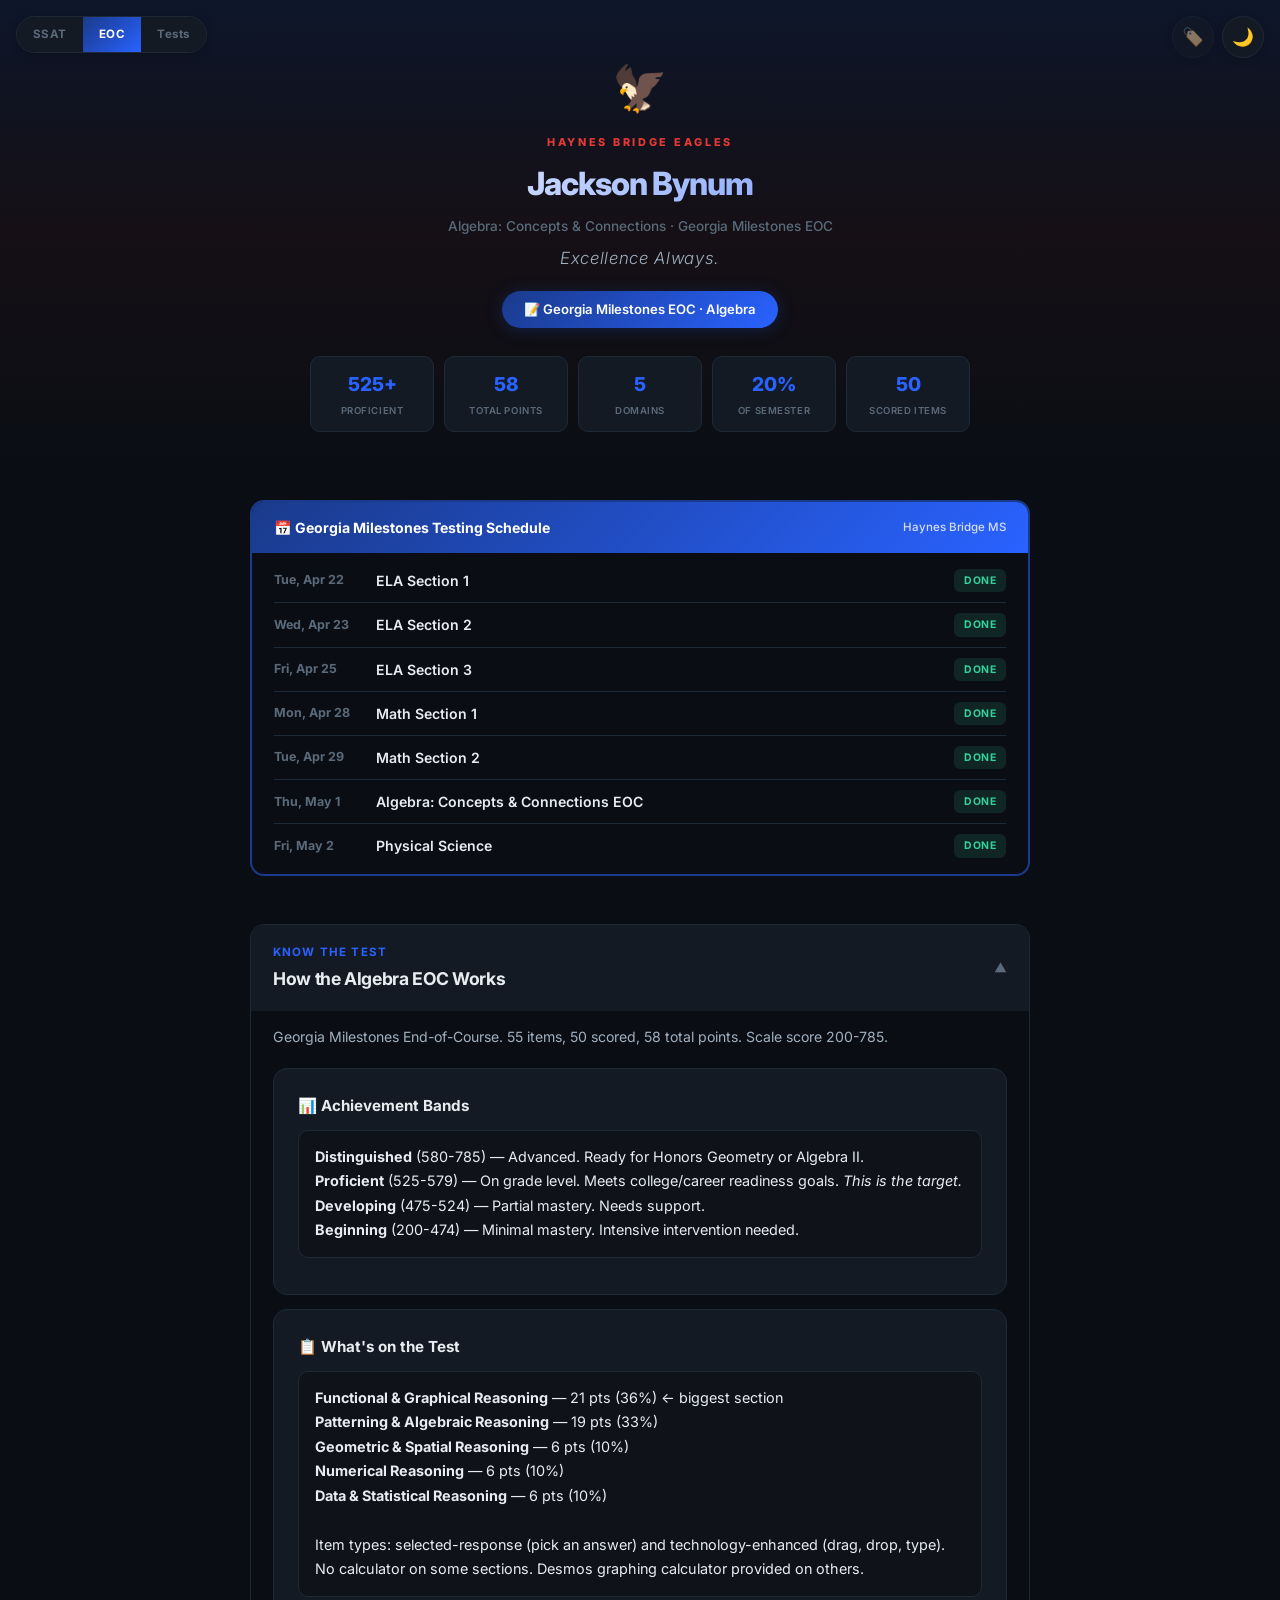
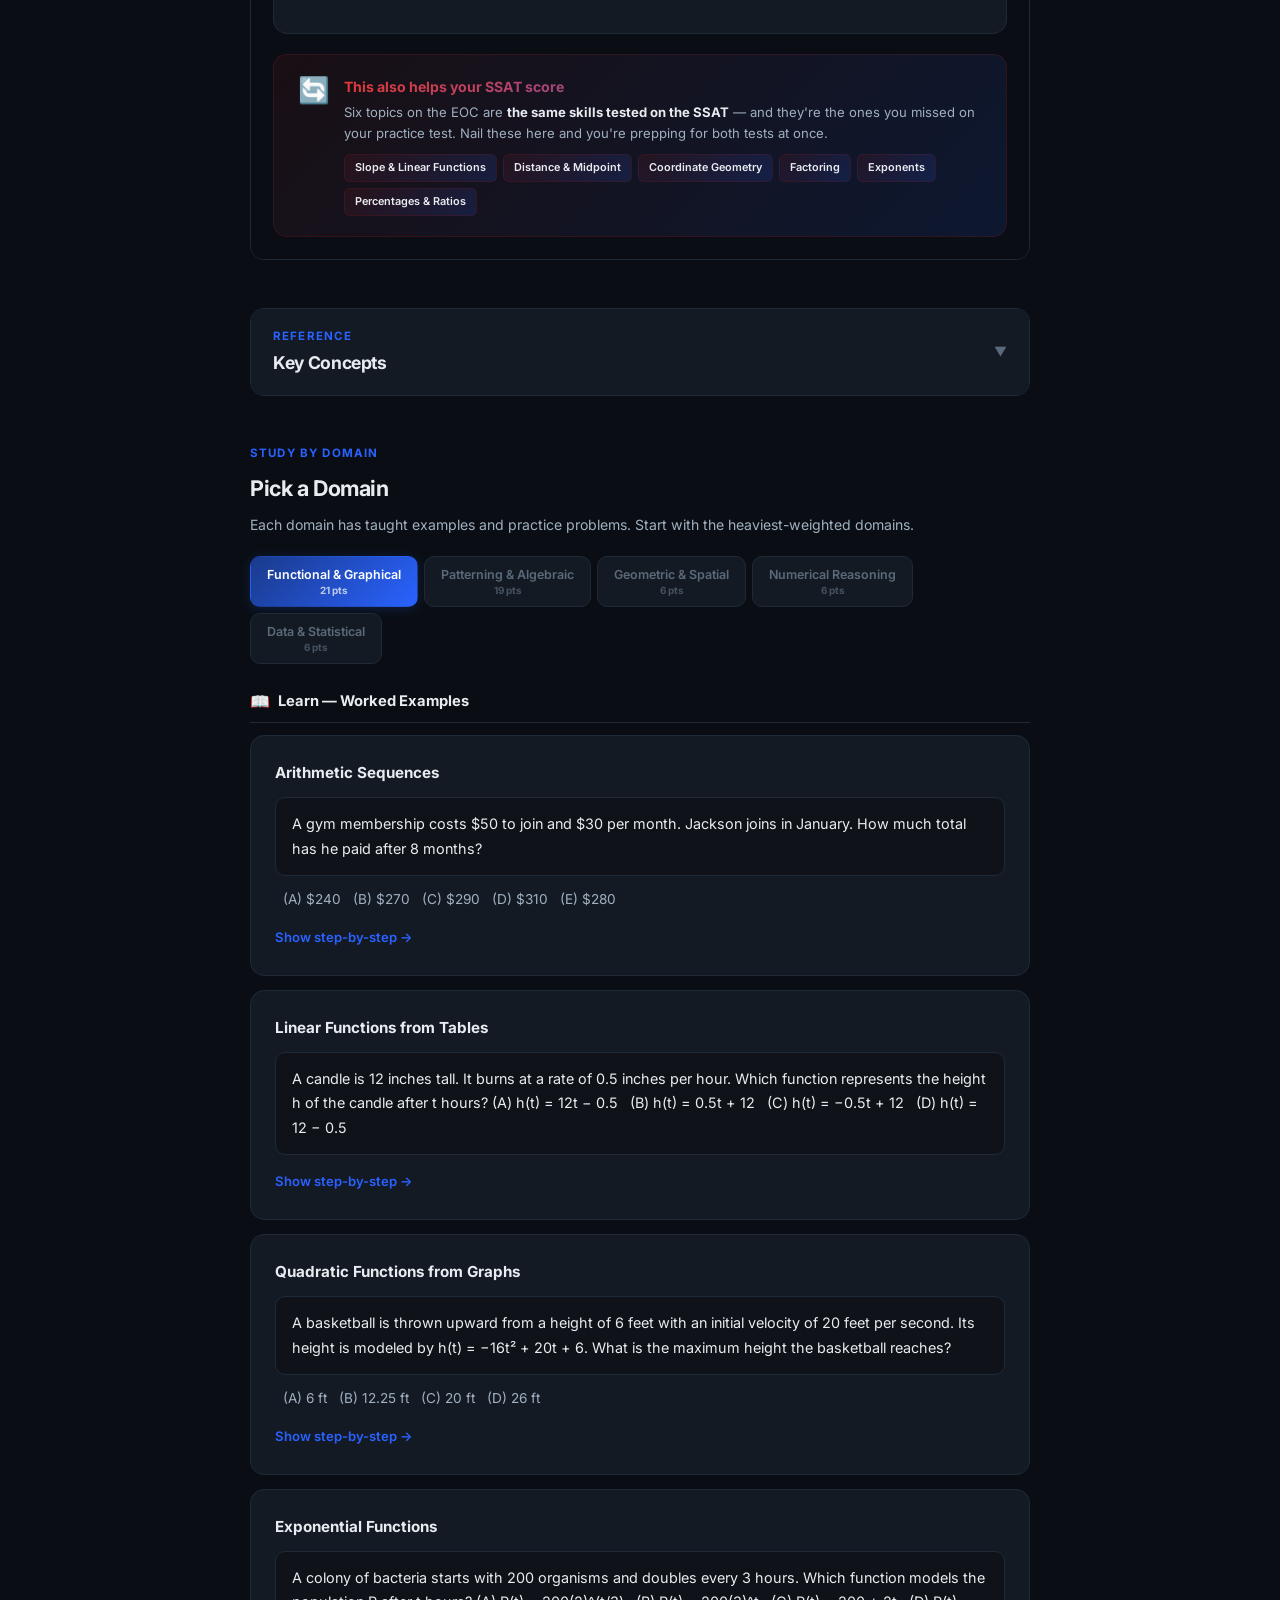
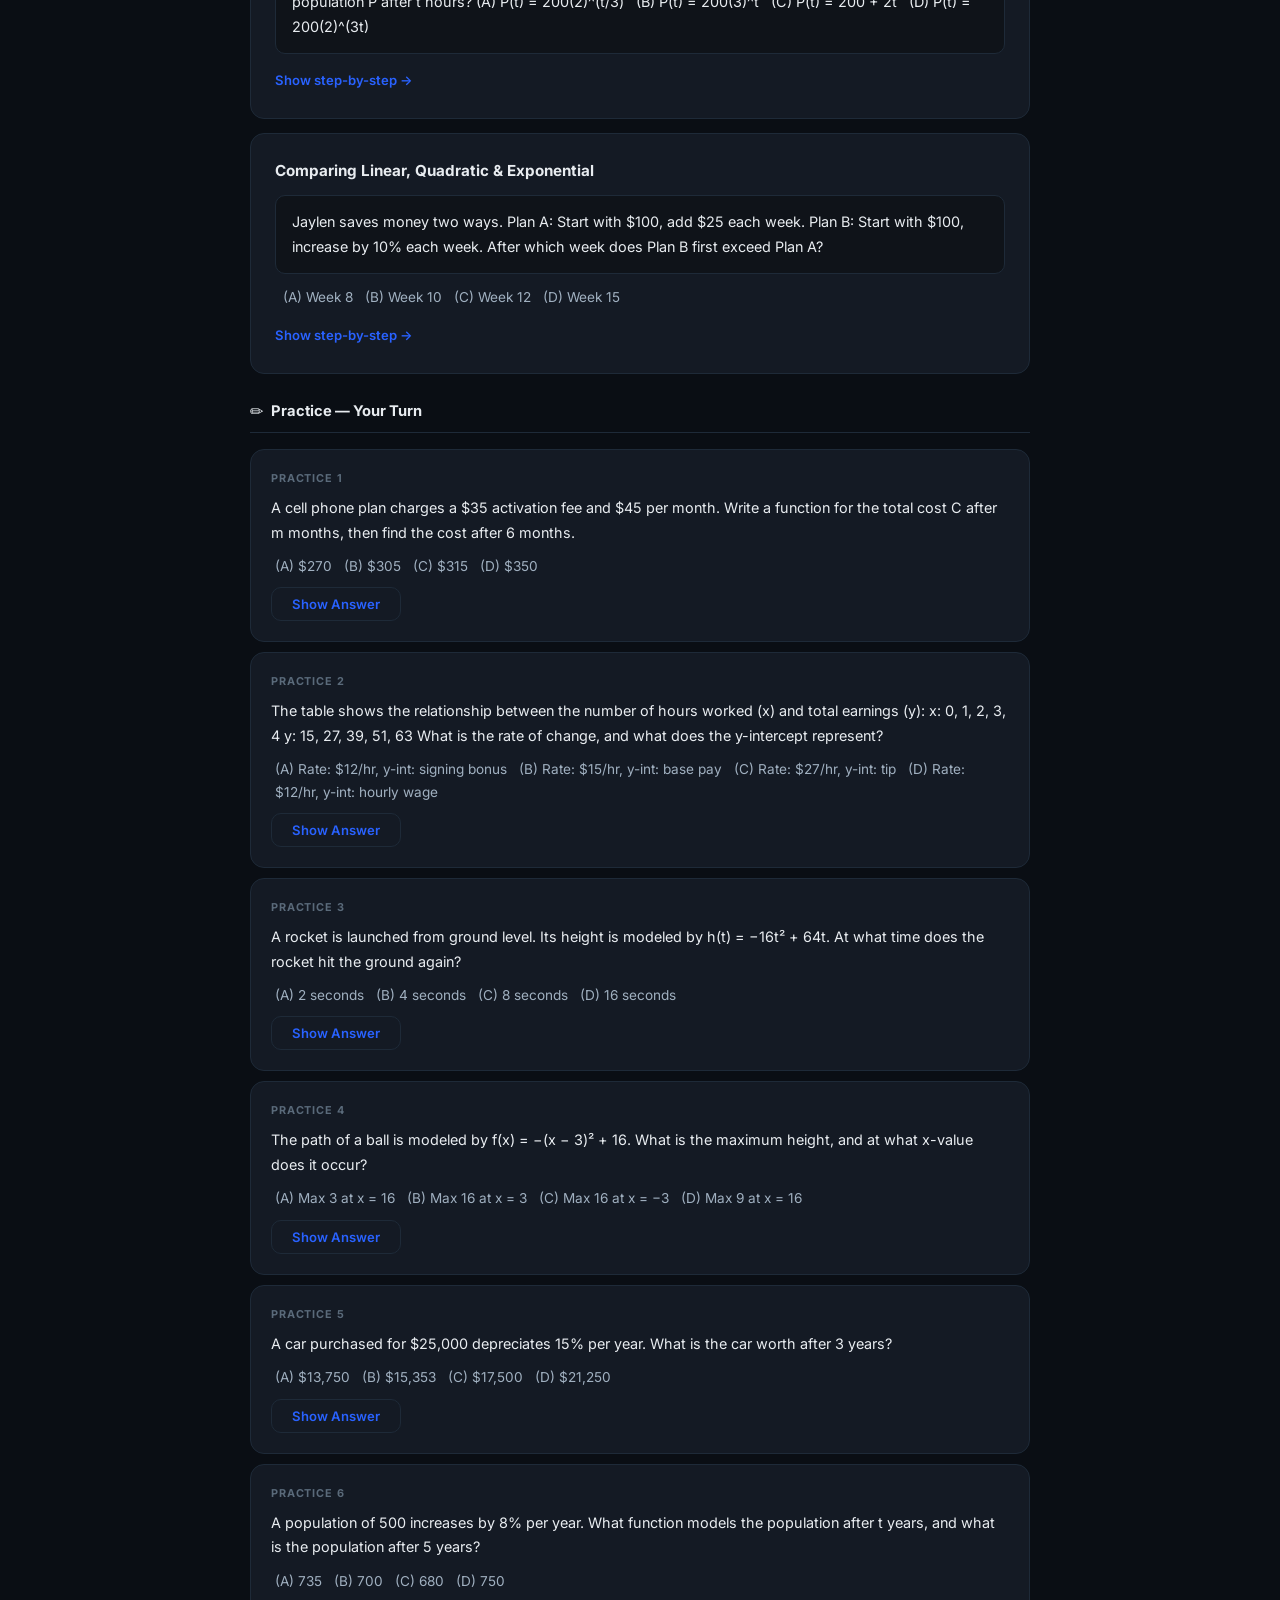
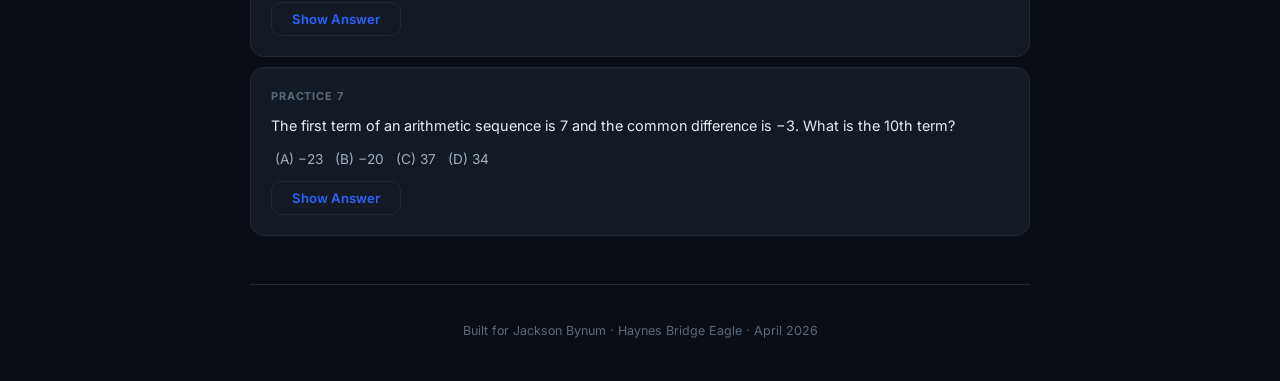
==== commit d31c3250: "Add SSAT practice test suite — 5 tests, 150 questions, 32 official topics - test-data.js + test-data" ====
--- a/eoc.html
+++ b/eoc.html
@@ -668,6 +668,7 @@
 <div class="mode-toggle">
   <a class="mode-btn inactive" href="index.html">SSAT</a>
   <span class="mode-btn active">EOC</span>
+  <a class="mode-btn inactive" href="tests.html">Tests</a>
 </div>
 <button class="theme-toggle" style="right:66px" onclick="toggleSources()" aria-label="Toggle source labels" id="source-toggle" title="Show source labels">🏷️</button>
 <button class="theme-toggle" onclick="toggleTheme()" aria-label="Toggle light/dark mode">🌙</button>
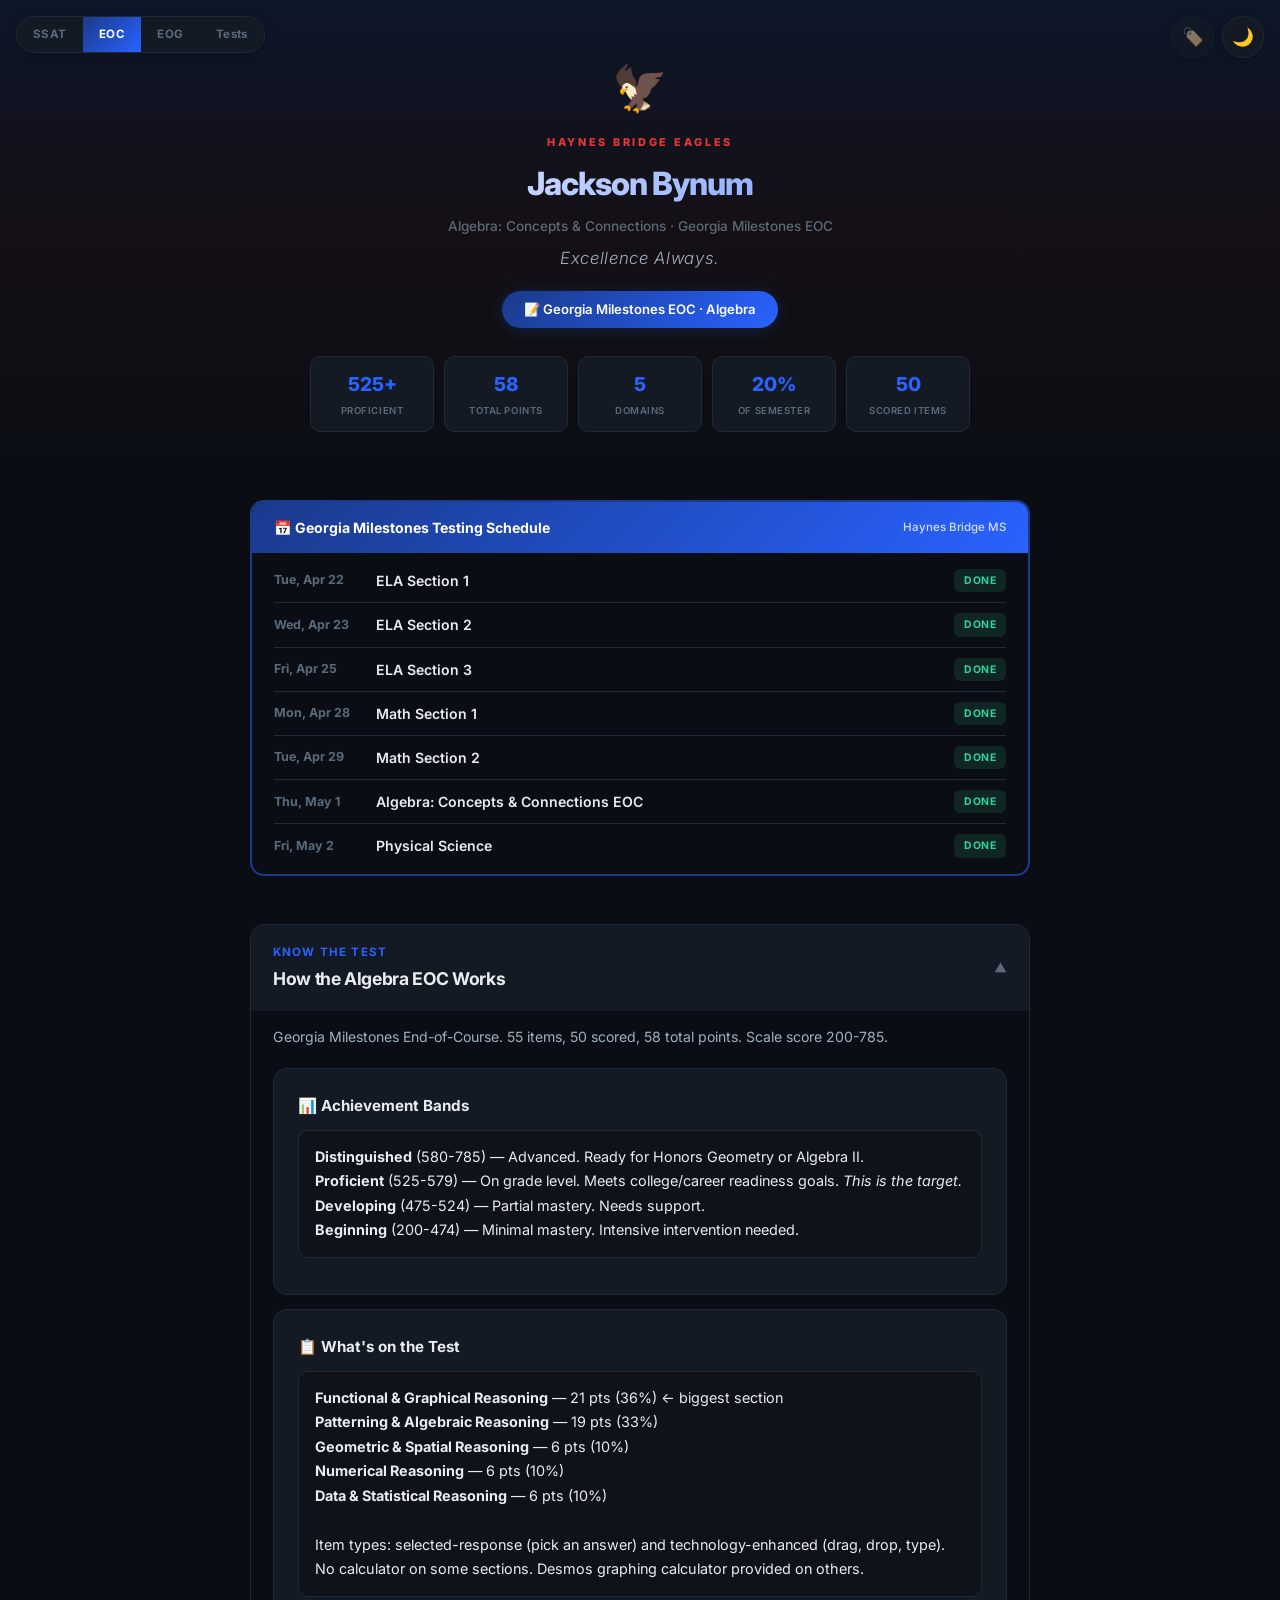
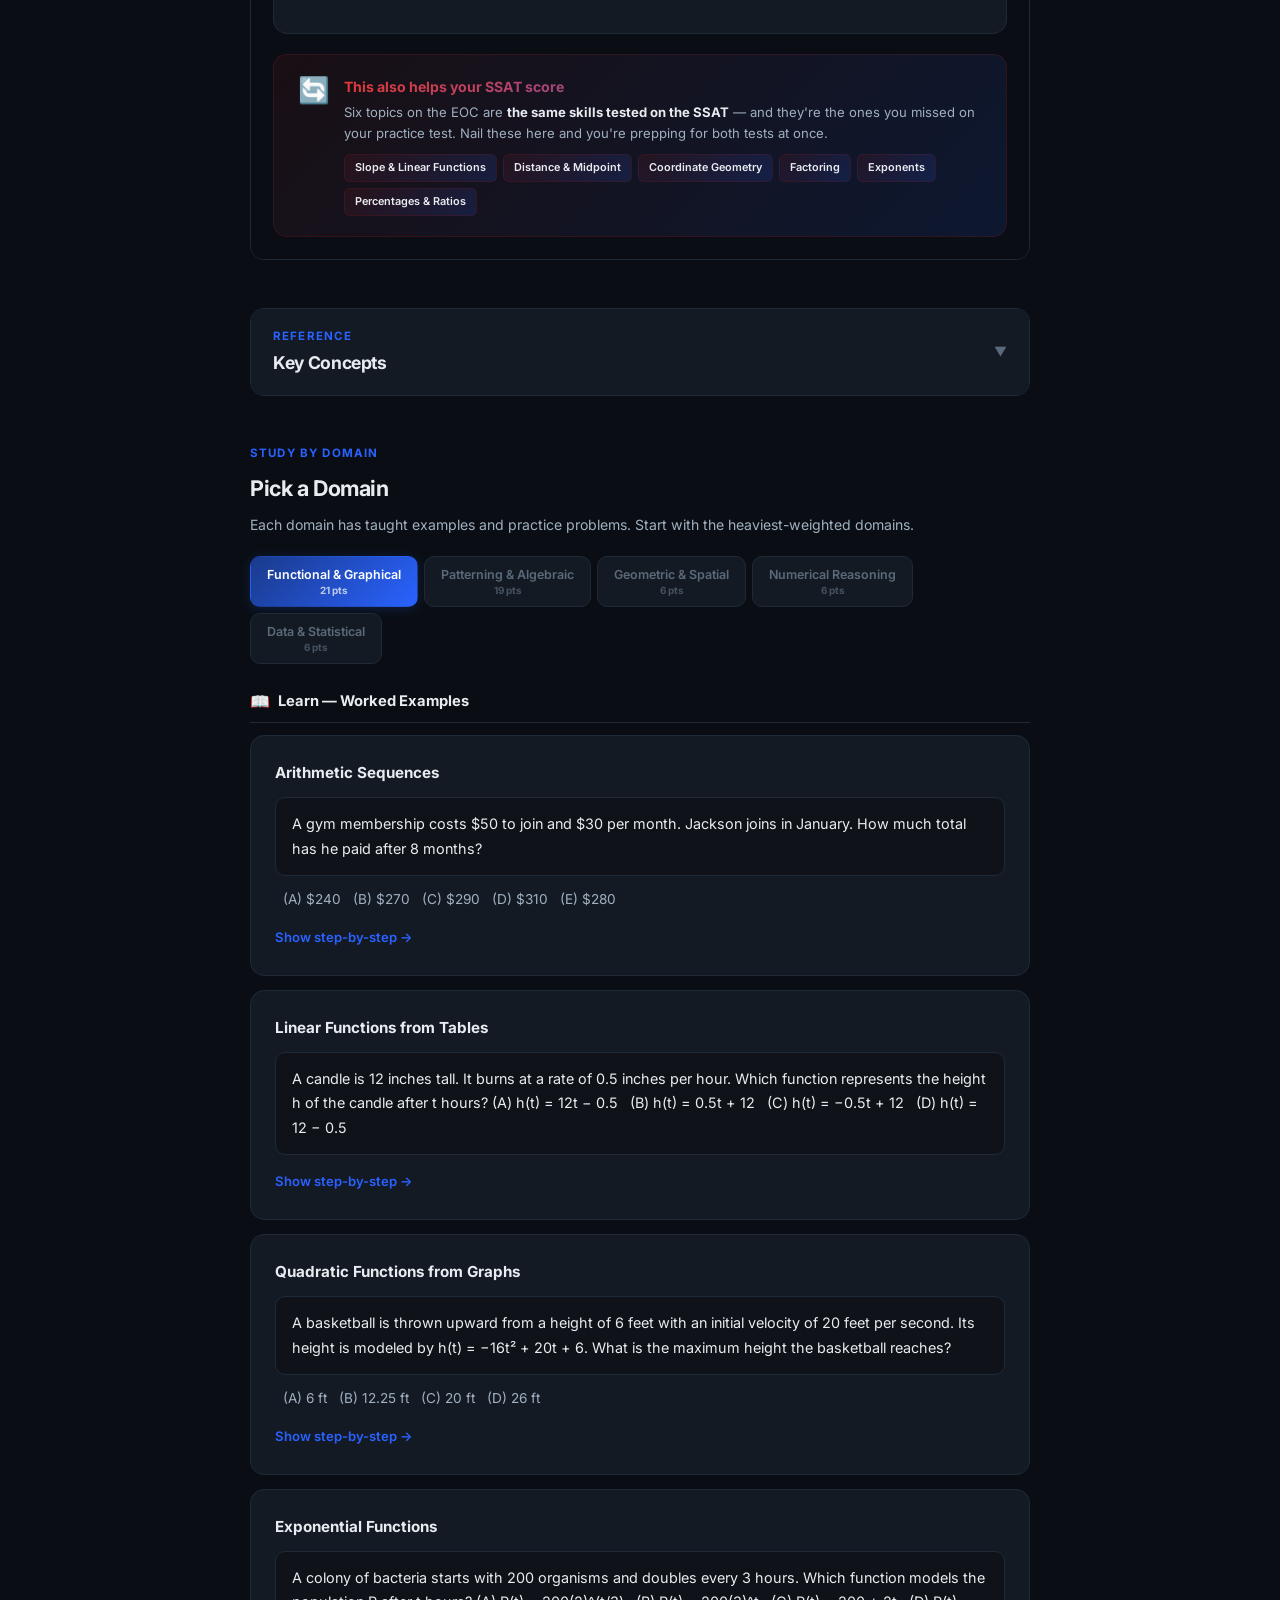
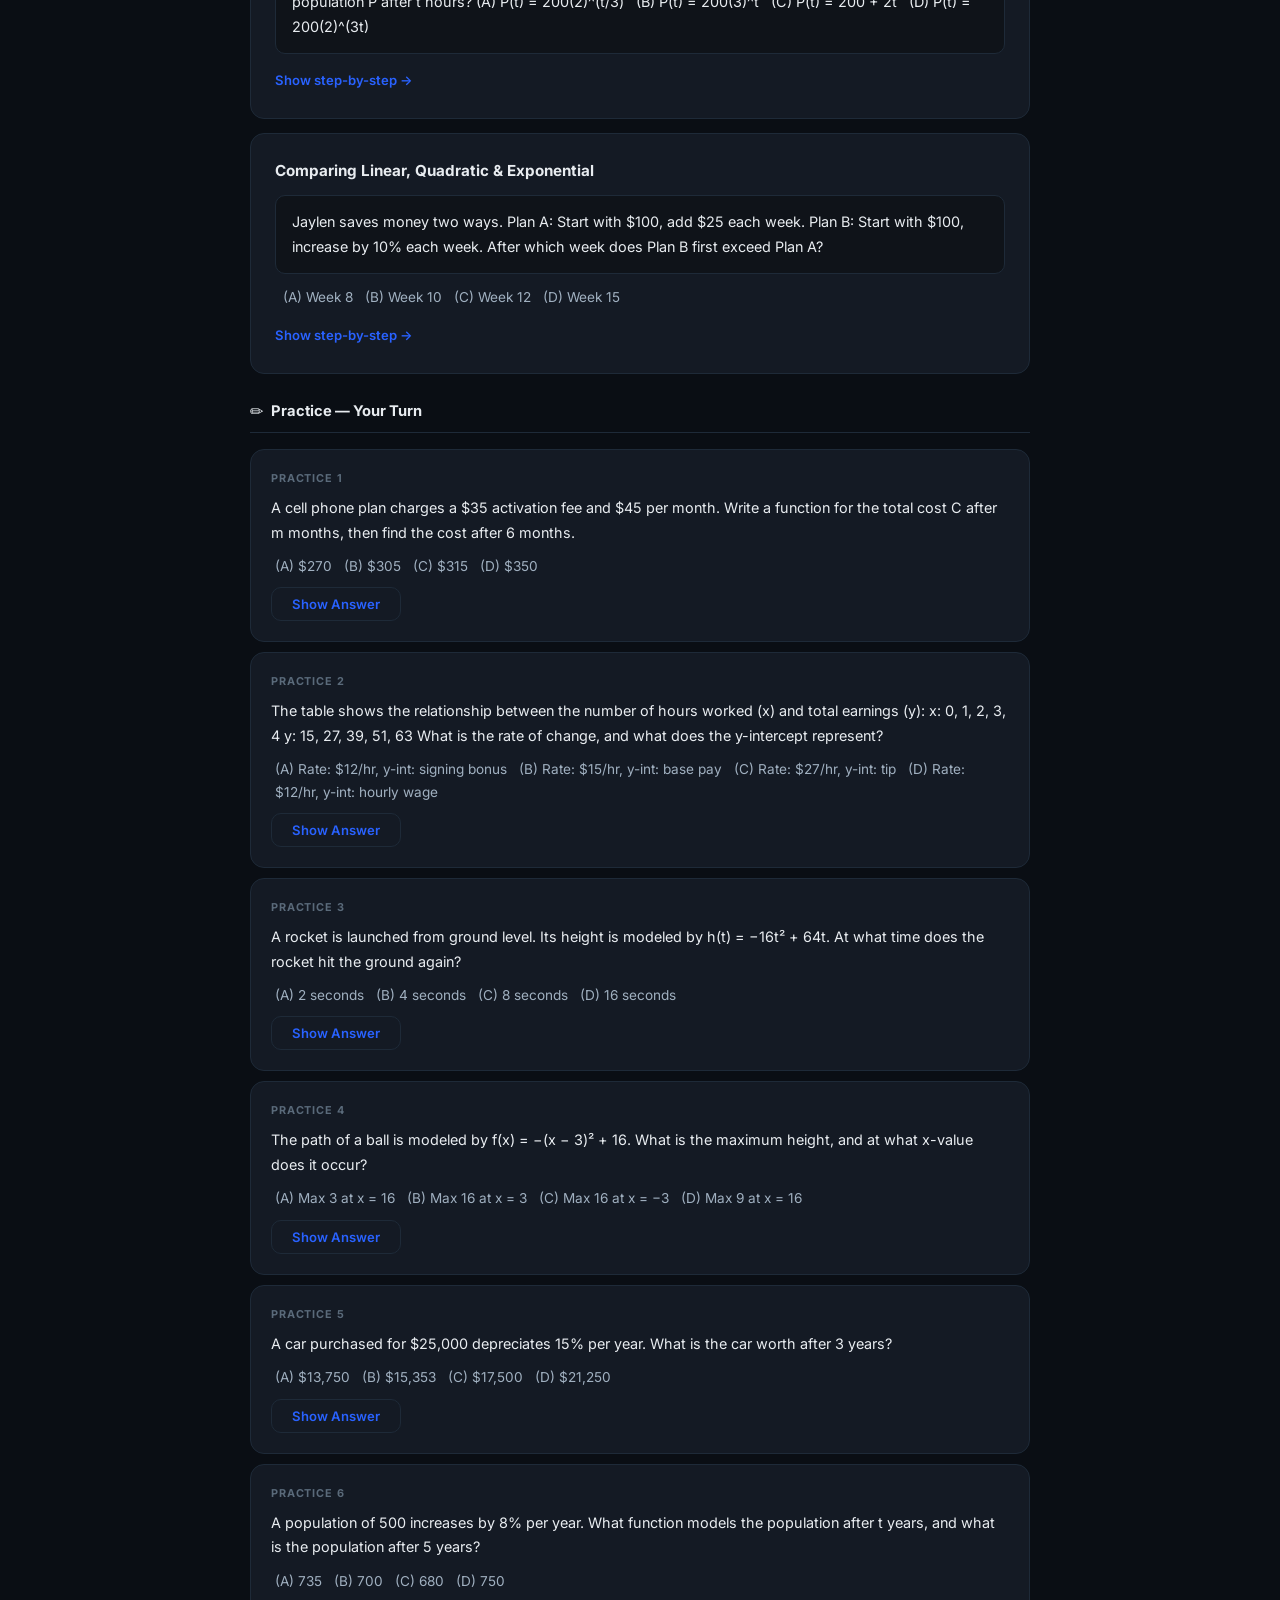
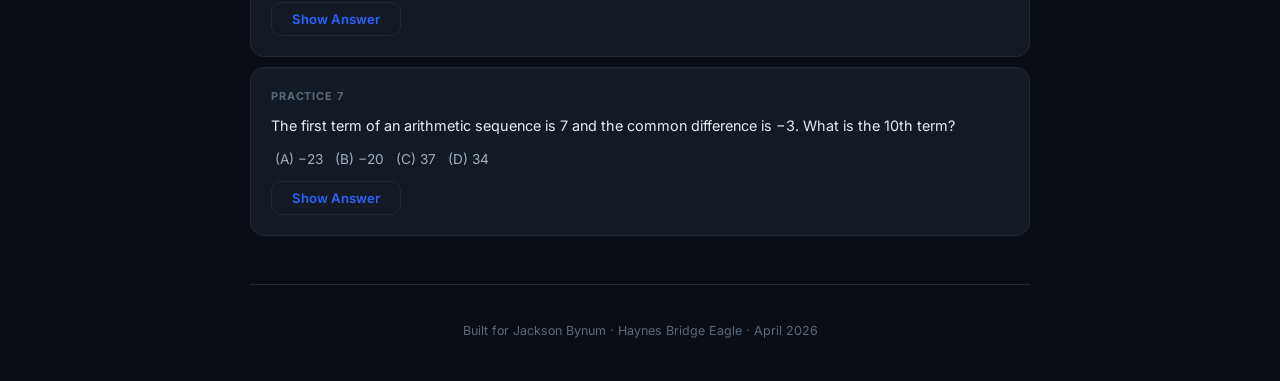
==== commit 0a52be60: "Add Nelson's 4th grade EOG prep page New eog.html with Northwood Elementary branding (Explorers, red" ====
--- a/eoc.html
+++ b/eoc.html
@@ -668,6 +668,7 @@
 <div class="mode-toggle">
   <a class="mode-btn inactive" href="index.html">SSAT</a>
   <span class="mode-btn active">EOC</span>
+  <a class="mode-btn inactive" href="eog.html">EOG</a>
   <a class="mode-btn inactive" href="tests.html">Tests</a>
 </div>
 <button class="theme-toggle" style="right:66px" onclick="toggleSources()" aria-label="Toggle source labels" id="source-toggle" title="Show source labels">🏷️</button>
